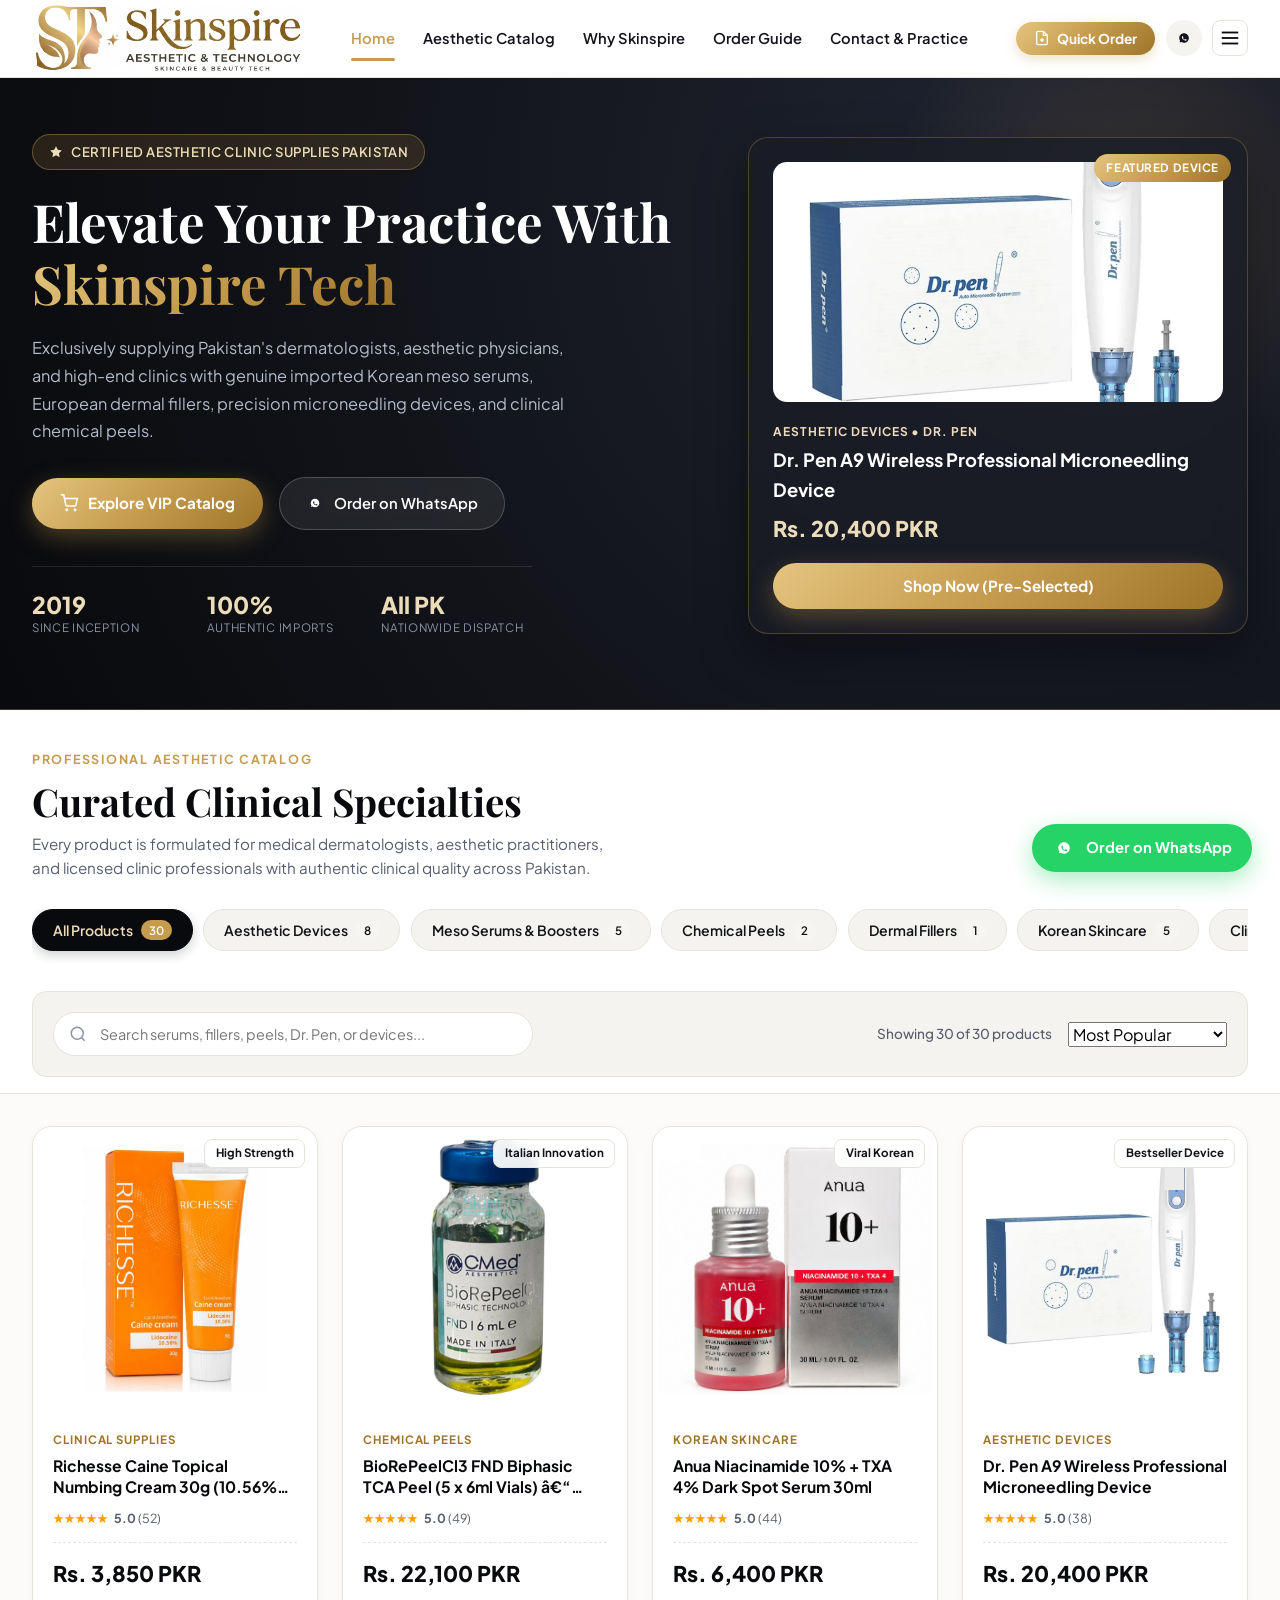
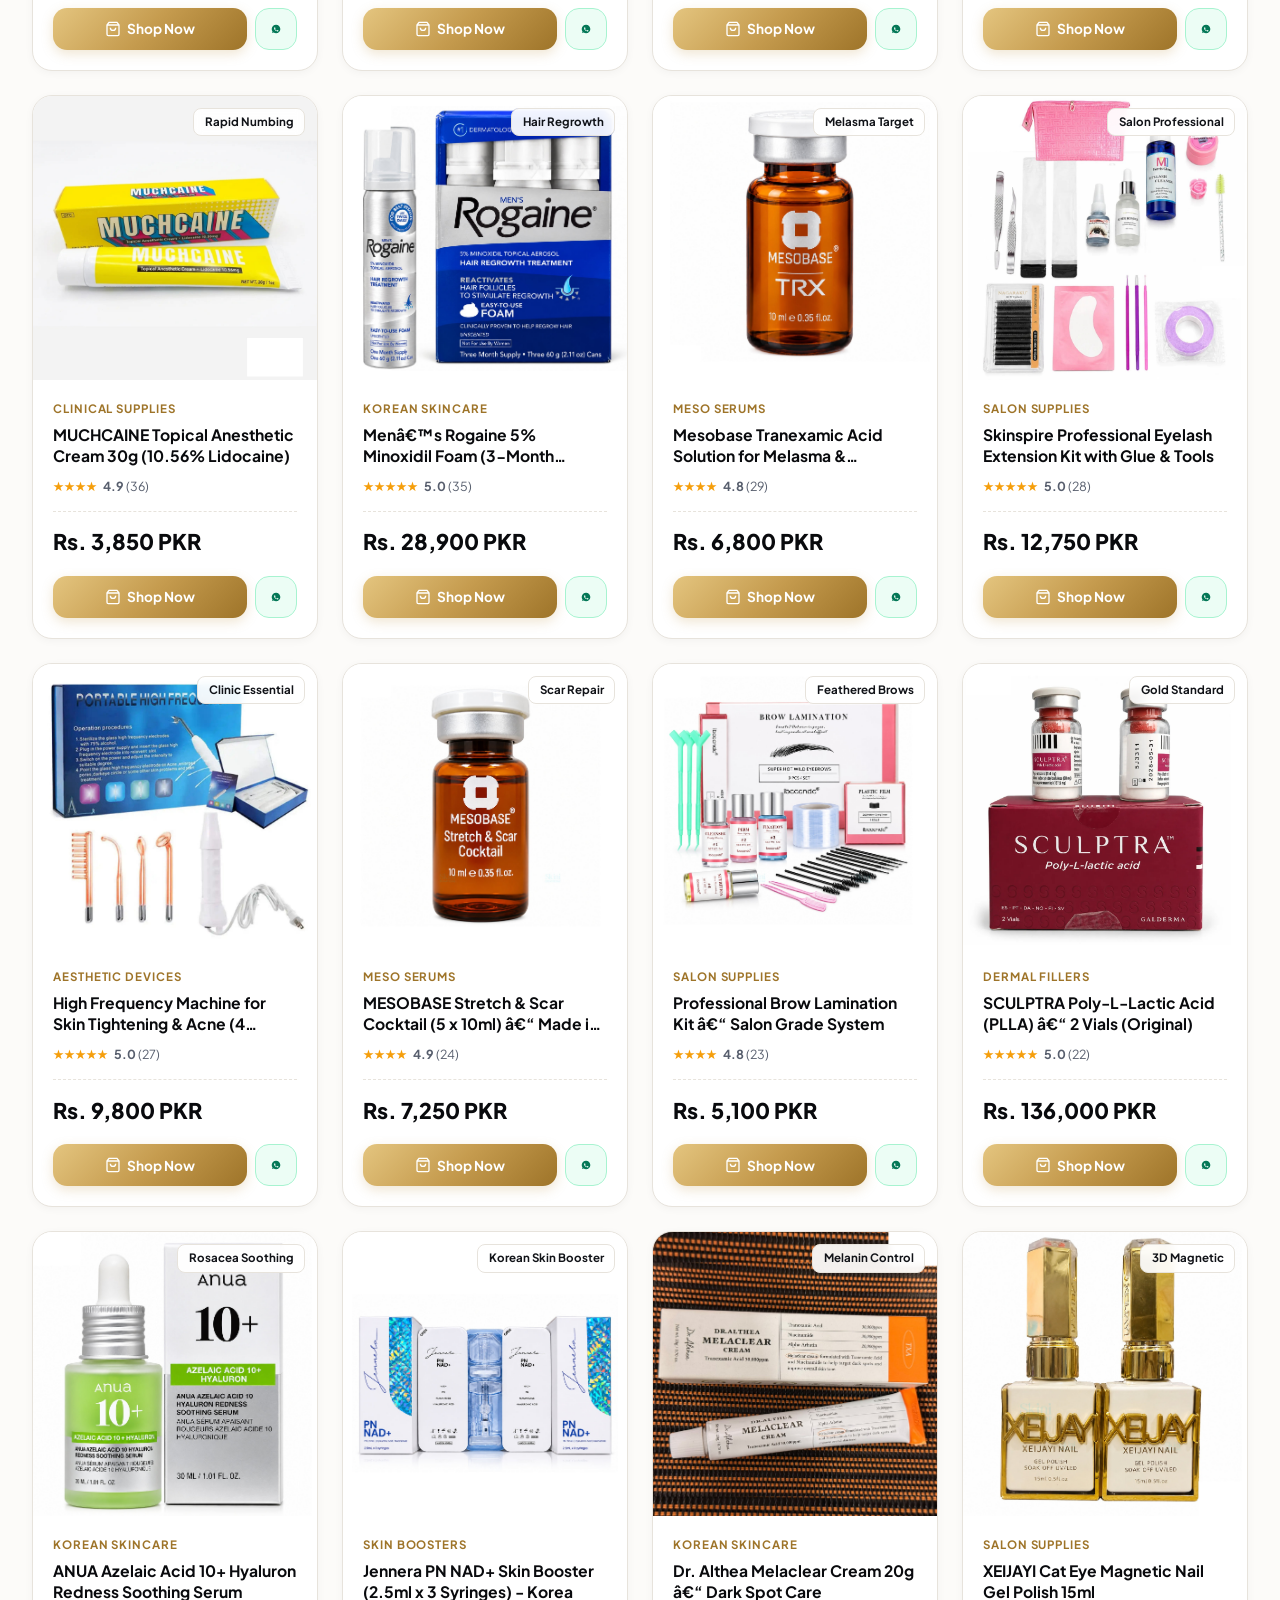
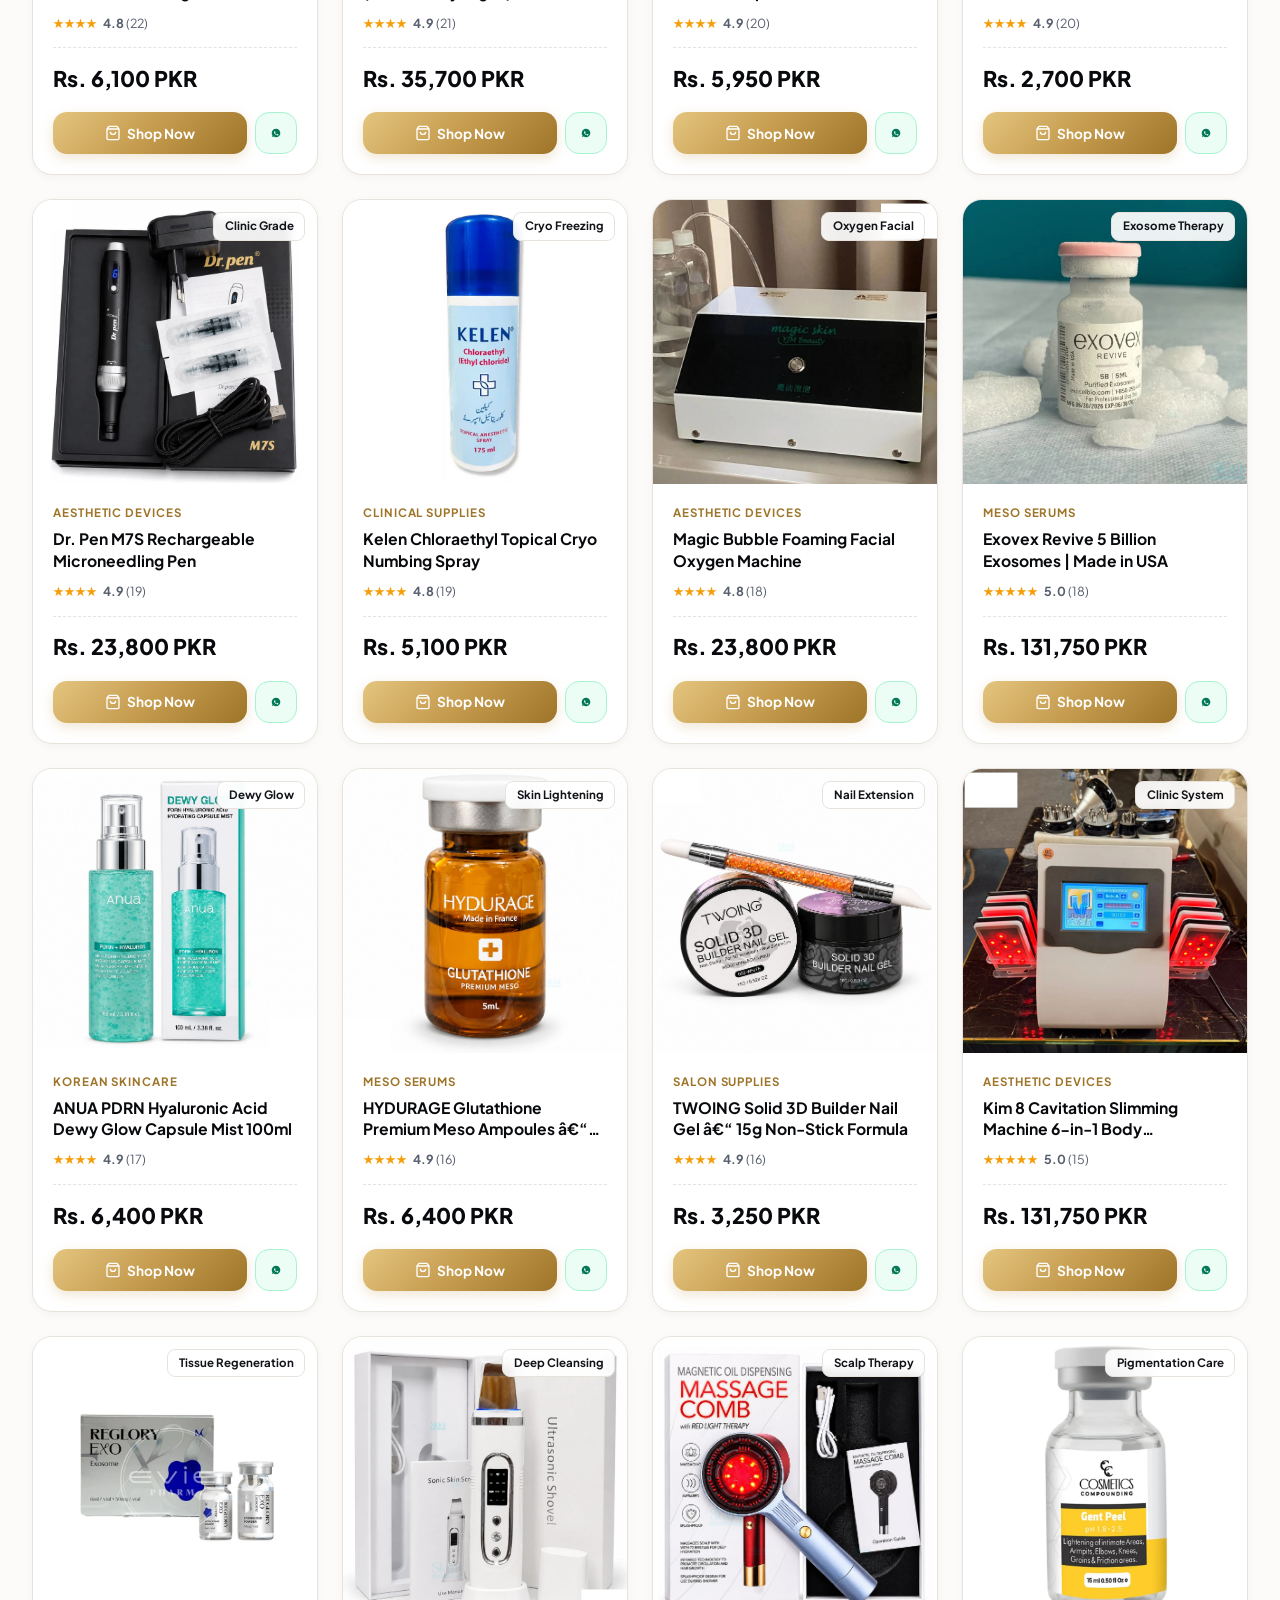
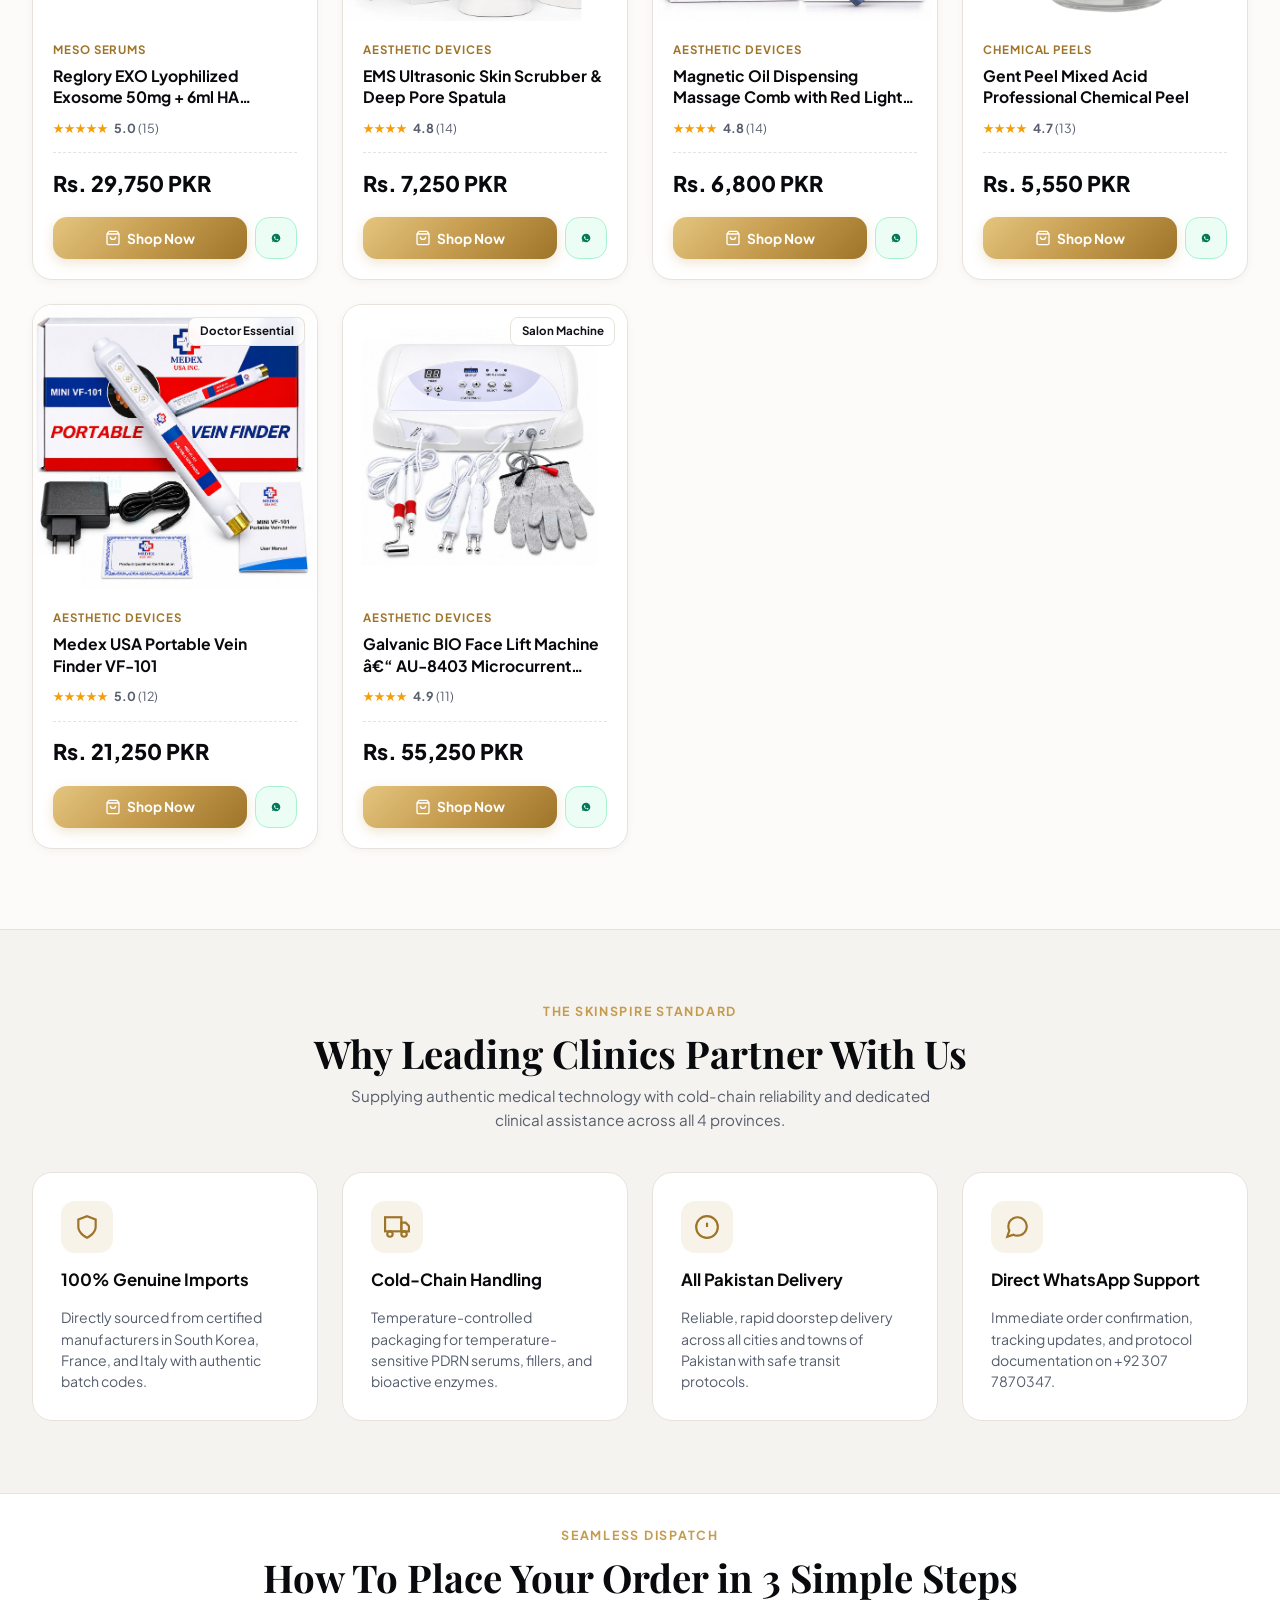
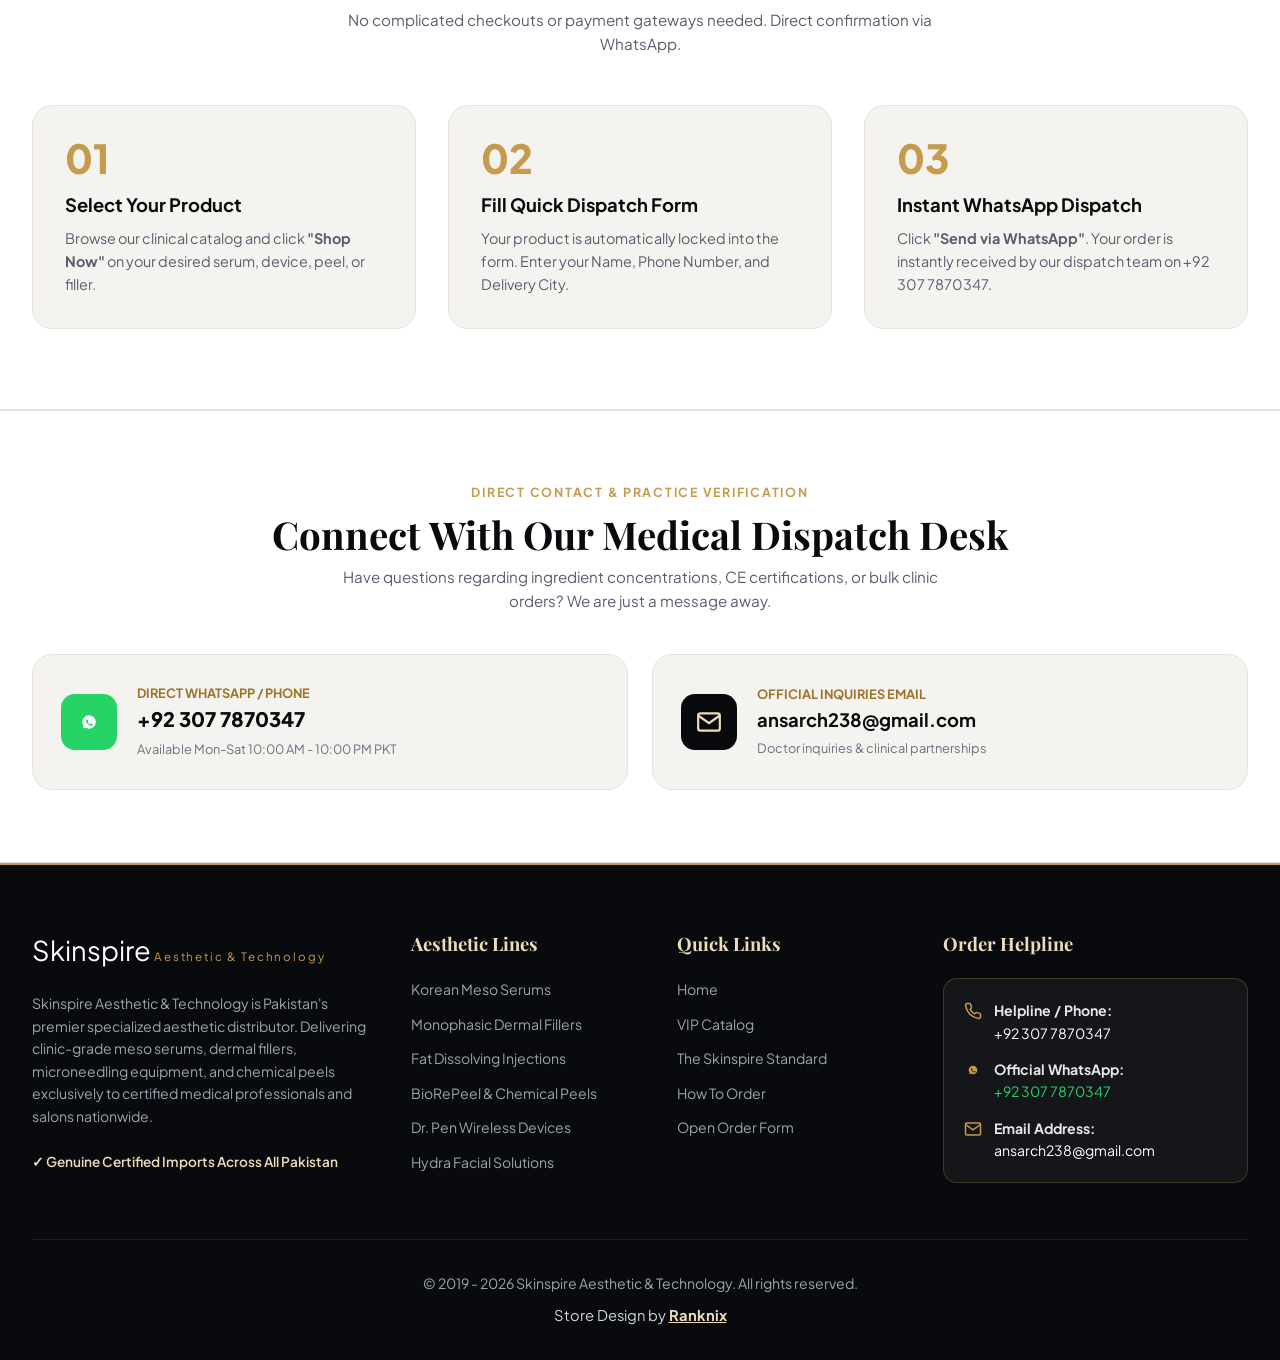
==== index.html @ 9da041a0 "Initial deployment of Skinspire Aesthetic & Technology Store" ====
<!DOCTYPE html>
<html lang="en">
<head>
  <meta charset="UTF-8">
  <meta name="viewport" content="width=device-width, initial-scale=1.0, maximum-scale=5.0">
  <title>Skinspire Aesthetic & Technology | Pakistan's Premier Clinical Skincare Supplies</title>
  <meta name="description" content="Official Skinspire aesthetic supplies store in Pakistan. Premium Meso Serums, Dermal Fillers, Microneedling Devices, Chemical Peels, and Clinic Supplies.">

  <!-- Google Fonts: Plus Jakarta Sans & Playfair Display -->
  <link rel="preconnect" href="https://fonts.googleapis.com">
  <link rel="preconnect" href="https://fonts.gstatic.com" crossorigin>
  <link href="https://fonts.googleapis.com/css2?family=Playfair+Display:ital,wght@0,600;0,700;0,800;1,600&family=Plus+Jakarta+Sans:wght@400;500;600;700;800&display=swap" rel="stylesheet">

  <!-- Stylesheet -->
  <link rel="stylesheet" href="css/style.css">
  <link rel="icon" type="image/jpeg" href="images/logo.jpeg">
</head>
<body>

  <!-- ==========================================================================
       1. VIP Header & Navigation (Sleek Compact Height)
       ========================================================================== -->
  <header class="site-header">
    <div class="container header-inner">
      <!-- Brand Logo Area (Prominent Logo Image Linking to Home) -->
      <a href="#hero" class="brand-logo-wrap" title="Skinspire Aesthetic & Technology - Home" onclick="window.scrollTo({top:0, behavior:'smooth'})">
        <img src="images/logo.jpeg" alt="Skinspire Aesthetic & Technology" class="brand-logo-img">
      </a>

      <!-- Desktop Navigation Links -->
      <nav class="nav-links" aria-label="Main Navigation">
        <a href="#hero" class="nav-link active">Home</a>
        <a href="#catalogSection" class="nav-link">Aesthetic Catalog</a>
        <a href="#benefits" class="nav-link">Why Skinspire</a>
        <a href="#howToOrder" class="nav-link">Order Guide</a>
        <a href="#contactSection" class="nav-link">Contact & Practice</a>
      </nav>

      <!-- Header Action Buttons -->
      <div class="header-actions">
        <!-- Direct Quick Order Form Trigger -->
        <button class="header-btn btn-header-order" type="button" onclick="window.openOrderModal(null)">
          <svg width="16" height="16" viewBox="0 0 24 24" fill="none" stroke="currentColor" stroke-width="2">
            <path d="M14 2H6a2 2 0 0 0-2 2v16a2 2 0 0 0 2 2h12a2 2 0 0 0 2-2V8z"></path>
            <polyline points="14 2 14 8 20 8"></polyline>
            <line x1="12" y1="18" x2="12" y2="12"></line>
            <line x1="9" y1="15" x2="15" y2="15"></line>
          </svg>
          <span>Quick Order</span>
        </button>

        <!-- Direct WhatsApp Header Icon -->
        <a href="https://wa.me/923077870347" target="_blank" class="header-icon-btn" title="Chat on WhatsApp">
          <svg width="20" height="20" viewBox="0 0 24 24" fill="currentColor">
            <path d="M12.031 6.172c-3.181 0-5.767 2.586-5.768 5.766-.001 1.298.38 2.27 1.019 3.287l-.582 2.128 2.182-.573c.978.58 1.911.928 3.145.929 3.178 0 5.767-2.587 5.768-5.766.001-3.187-2.575-5.77-5.764-5.771zm3.392 8.244c-.144.405-.837.774-1.17.824-.312.045-.634.074-1.854-.429-1.428-.588-2.355-2.029-2.427-2.124-.071-.095-.584-.778-.584-1.485 0-.707.369-1.054.5-1.2.13-.146.284-.183.379-.183.095 0 .19.002.272.006.087.004.204-.033.319.243.119.288.405.992.441 1.065.036.073.06.159.012.256-.048.098-.072.159-.143.243-.072.085-.152.19-.217.255-.072.072-.147.151-.063.295.084.145.373.616.802.998.552.492 1.017.644 1.161.716.144.072.228.06.313-.037.084-.097.359-.418.455-.561.096-.144.192-.12.323-.072.131.048.835.394.978.466.143.072.239.108.275.169.036.06.036.353-.108.758z"/>
          </svg>
        </a>

        <!-- Mobile Menu Toggle -->
        <button class="btn-menu-toggle" id="menuToggle" type="button" aria-label="Toggle Mobile Menu">
          <svg width="22" height="22" viewBox="0 0 24 24" fill="none" stroke="currentColor" stroke-width="2">
            <line x1="3" y1="12" x2="21" y2="12"></line>
            <line x1="3" y1="6" x2="21" y2="6"></line>
            <line x1="3" y1="18" x2="21" y2="18"></line>
          </svg>
        </button>
      </div>
    </div>
  </header>

  <!-- ==========================================================================
       3. Mobile Navigation Drawer
       ========================================================================== -->
  <div class="drawer-overlay" id="drawerOverlay">
    <div class="mobile-drawer" role="dialog" aria-modal="true">
      <div class="drawer-header">
        <div class="brand-logo-wrap">
          <img src="images/logo.jpeg" alt="Skinspire Aesthetic & Technology" style="height: 52px; width: auto; object-fit: contain;">
        </div>
        <button class="modal-close-btn" id="btnCloseDrawer" type="button" style="color: #121212; background: #f3f4f6;">
          <svg width="20" height="20" viewBox="0 0 24 24" fill="none" stroke="currentColor" stroke-width="2">
            <line x1="18" y1="6" x2="6" y2="18"></line>
            <line x1="6" y1="6" x2="18" y2="18"></line>
          </svg>
        </button>
      </div>

      <div class="drawer-body">
        <ul class="drawer-nav-list">
          <li><a href="#hero" class="drawer-nav-link active">Home</a></li>
          <li><a href="#catalogSection" class="drawer-nav-link" data-filter="all">All Products (20)</a></li>
          <li><a href="#catalogSection" class="drawer-nav-link" data-filter="meso-serums">Meso Serums</a></li>
          <li><a href="#catalogSection" class="drawer-nav-link" data-filter="dermal-fillers">Dermal Fillers</a></li>
          <li><a href="#catalogSection" class="drawer-nav-link" data-filter="fat-dissolving">Fat Dissolving</a></li>
          <li><a href="#catalogSection" class="drawer-nav-link" data-filter="peels">Chemical Peels</a></li>
          <li><a href="#catalogSection" class="drawer-nav-link" data-filter="devices">Aesthetic Devices</a></li>
          <li><a href="#catalogSection" class="drawer-nav-link" data-filter="hydra-facial">Hydra Facial Solutions</a></li>
          <li><a href="#catalogSection" class="drawer-nav-link" data-filter="skin-boosters">Skin Boosters</a></li>
          <li><a href="#catalogSection" class="drawer-nav-link" data-filter="salon-supplies">Salon & Clinic Supplies</a></li>
        </ul>
      </div>

      <div class="drawer-footer">
        <button class="btn-primary-vip" style="width: 100%; margin-bottom: 1rem;" onclick="window.closeDrawer(); window.openOrderModal(null)">
          Open VIP Order Form
        </button>
        <div class="drawer-contact-card">
          <span><strong>Direct Helpline:</strong> +92 307 7870347</span>
          <span><strong>WhatsApp:</strong> +92 307 7870347</span>
          <span><strong>Inquiries:</strong> ansarch238@gmail.com</span>
        </div>
      </div>
    </div>
  </div>

  <!-- ==========================================================================
       4. VIP Hero Section
       ========================================================================== -->
  <section class="hero-section" id="hero">
    <div class="hero-glow-orb"></div>
    <div class="container hero-grid">
      <!-- Left Column: Copy & CTAs -->
      <div>
        <div class="hero-badge">
          <svg width="14" height="14" viewBox="0 0 24 24" fill="currentColor">
            <polygon points="12 2 15.09 8.26 22 9.27 17 14.14 18.18 21.02 12 17.77 5.82 21.02 7 14.14 2 9.27 8.91 8.26 12 2"></polygon>
          </svg>
          <span>CERTIFIED AESTHETIC CLINIC SUPPLIES PAKISTAN</span>
        </div>

        <h1 class="hero-title">
          Elevate Your Practice With <span class="hero-title-highlight">Skinspire Tech</span>
        </h1>

        <p class="hero-description">
          Exclusively supplying Pakistan's dermatologists, aesthetic physicians, and high-end clinics with genuine imported Korean meso serums, European dermal fillers, precision microneedling devices, and clinical chemical peels.
        </p>

        <div class="hero-actions">
          <a href="#catalogSection" class="btn-primary-vip">
            <svg width="18" height="18" viewBox="0 0 24 24" fill="none" stroke="currentColor" stroke-width="2">
              <circle cx="9" cy="21" r="1"></circle>
              <circle cx="20" cy="21" r="1"></circle>
              <path d="M1 1h4l2.68 13.39a2 2 0 0 0 2 1.61h9.72a2 2 0 0 0 2-1.61L23 6H6"></path>
            </svg>
            Explore VIP Catalog
          </a>

          <a href="https://wa.me/923077870347?text=Hello%20Skinspire%20Pakistan,%20I%20am%20inquiring%20about%20aesthetic%20clinic%20supplies." target="_blank" class="btn-secondary-vip">
            <svg width="18" height="18" viewBox="0 0 24 24" fill="currentColor">
              <path d="M12.031 6.172c-3.181 0-5.767 2.586-5.768 5.766-.001 1.298.38 2.27 1.019 3.287l-.582 2.128 2.182-.573c.978.58 1.911.928 3.145.929 3.178 0 5.767-2.587 5.768-5.766.001-3.187-2.575-5.77-5.764-5.771zm3.392 8.244c-.144.405-.837.774-1.17.824-.312.045-.634.074-1.854-.429-1.428-.588-2.355-2.029-2.427-2.124-.071-.095-.584-.778-.584-1.485 0-.707.369-1.054.5-1.2.13-.146.284-.183.379-.183.095 0 .19.002.272.006.087.004.204-.033.319.243.119.288.405.992.441 1.065.036.073.06.159.012.256-.048.098-.072.159-.143.243-.072.085-.152.19-.217.255-.072.072-.147.151-.063.295.084.145.373.616.802.998.552.492 1.017.644 1.161.716.144.072.228.06.313-.037.084-.097.359-.418.455-.561.096-.144.192-.12.323-.072.131.048.835.394.978.466.143.072.239.108.275.169.036.06.036.353-.108.758z"/>
            </svg>
            Order on WhatsApp
          </a>
        </div>

        <div class="hero-stats-row">
          <div class="hero-stat-item">
            <span class="stat-number">2019</span>
            <span class="stat-label">Since Inception</span>
          </div>
          <div class="hero-stat-item">
            <span class="stat-number">100%</span>
            <span class="stat-label">Authentic Imports</span>
          </div>
          <div class="hero-stat-item">
            <span class="stat-number">All PK</span>
            <span class="stat-label">Nationwide Dispatch</span>
          </div>
        </div>
      </div>

      <!-- Right Column: Featured Spotlight Card -->
      <div>
        <div class="hero-card-preview">
          <span class="hero-preview-badge">Featured Device</span>
          <div class="hero-preview-img-wrap">
            <img src="images/products/dr-pen-a9.jpg" alt="Dr. Pen A9 Wireless Microneedling Device">
          </div>
          <div style="font-size: 0.75rem; text-transform: uppercase; color: var(--gold-light); font-weight: 700; letter-spacing: 0.08em; margin-bottom: 0.25rem;">
            Aesthetic Devices • Dr. Pen
          </div>
          <h3 class="hero-preview-title">Dr. Pen A9 Wireless Professional Microneedling Device</h3>
          <div class="hero-preview-price-row">
            <span class="hero-preview-price">Rs. 20,400 PKR</span>
          </div>
          <button class="btn-primary-vip" style="width: 100%;" onclick="window.openOrderModal('dr-pen-a9')">
            Shop Now (Pre-Selected)
          </button>
        </div>
      </div>
    </div>
  </section>

  <!-- ==========================================================================
       5. Curated Categories & Toolbar
       ========================================================================== -->
  <section class="categories-section" id="catalogSection">
    <div class="container">
      <div class="section-head-wrap">
        <span class="section-eyebrow">Professional Aesthetic Catalog</span>
        <h2 class="section-heading">Curated Clinical Specialties</h2>
        <p class="section-subhead">
          Every product is formulated for medical dermatologists, aesthetic practitioners, and licensed clinic professionals with authentic clinical quality across Pakistan.
        </p>
      </div>

      <!-- Category Filter Pills Bar -->
      <div class="category-pills-bar" id="categoryPills" role="tablist">
        <!-- Injected dynamically via app.js -->
      </div>

      <!-- Search, Count & Sort Toolbar -->
      <div class="catalog-toolbar">
        <div class="search-input-wrap">
          <svg width="18" height="18" viewBox="0 0 24 24" fill="none" stroke="currentColor" stroke-width="2">
            <circle cx="11" cy="11" r="8"></circle>
            <line x1="21" y1="21" x2="16.65" y2="16.65"></line>
          </svg>
          <input type="text" id="catalogSearch" class="catalog-search-input" placeholder="Search serums, fillers, peels, Dr. Pen, or devices...">
        </div>

        <div class="toolbar-right">
          <span class="results-count-text" id="resultsCount">Showing products...</span>
          <select id="sortSelect" class="sortSelect" aria-label="Sort products">
            <option value="popular">Most Popular</option>
            <option value="price-low">Price: Low to High</option>
            <option value="price-high">Price: High to Low</option>
            <option value="rating">Top Rated</option>
          </select>
        </div>
      </div>
    </div>
  </section>

  <!-- ==========================================================================
       6. Dynamic Product Grid
       ========================================================================== -->
  <section class="catalog-section">
    <div class="container">
      <div class="products-grid" id="productsGrid">
        <!-- Rendered dynamically by app.js from products.js -->
      </div>
    </div>
  </section>

  <!-- ==========================================================================
       7. Why Choose Skinspire (VIP Benefits)
       ========================================================================== -->
  <section class="benefits-section" id="benefits">
    <div class="container">
      <div class="section-head-wrap" style="text-align: center; align-items: center;">
        <span class="section-eyebrow">The Skinspire Standard</span>
        <h2 class="section-heading">Why Leading Clinics Partner With Us</h2>
        <p class="section-subhead" style="text-align: center;">
          Supplying authentic medical technology with cold-chain reliability and dedicated clinical assistance across all 4 provinces.
        </p>
      </div>

      <div class="benefits-grid" style="margin-top: 2.5rem;">
        <div class="benefit-card">
          <div class="benefit-icon-box">
            <svg width="26" height="26" viewBox="0 0 24 24" fill="none" stroke="currentColor" stroke-width="2">
              <path d="M12 22s8-4 8-10V5l-8-3-8 3v7c0 6 8 10 8 10z"></path>
            </svg>
          </div>
          <h3 class="benefit-title">100% Genuine Imports</h3>
          <p class="benefit-text">Directly sourced from certified manufacturers in South Korea, France, and Italy with authentic batch codes.</p>
        </div>

        <div class="benefit-card">
          <div class="benefit-icon-box">
            <svg width="26" height="26" viewBox="0 0 24 24" fill="none" stroke="currentColor" stroke-width="2">
              <rect x="1" y="3" width="15" height="13"></rect>
              <polygon points="16 8 20 8 23 11 23 16 16 16 16 8"></polygon>
              <circle cx="5.5" cy="18.5" r="2.5"></circle>
              <circle cx="18.5" cy="18.5" r="2.5"></circle>
            </svg>
          </div>
          <h3 class="benefit-title">Cold-Chain Handling</h3>
          <p class="benefit-text">Temperature-controlled packaging for temperature-sensitive PDRN serums, fillers, and bioactive enzymes.</p>
        </div>

        <div class="benefit-card">
          <div class="benefit-icon-box">
            <svg width="26" height="26" viewBox="0 0 24 24" fill="none" stroke="currentColor" stroke-width="2">
              <circle cx="12" cy="12" r="10"></circle>
              <line x1="12" y1="8" x2="12" y2="12"></line>
              <line x1="12" y1="16" x2="12.01" y2="16"></line>
            </svg>
          </div>
          <h3 class="benefit-title">All Pakistan Delivery</h3>
          <p class="benefit-text">Reliable, rapid doorstep delivery across all cities and towns of Pakistan with safe transit protocols.</p>
        </div>

        <div class="benefit-card">
          <div class="benefit-icon-box">
            <svg width="26" height="26" viewBox="0 0 24 24" fill="none" stroke="currentColor" stroke-width="2">
              <path d="M21 11.5a8.38 8.38 0 0 1-.9 3.8 8.5 8.5 0 0 1-7.6 4.7 8.38 8.38 0 0 1-3.8-.9L3 21l1.9-5.7a8.38 8.38 0 0 1-.9-3.8 8.5 8.5 0 0 1 4.7-7.6 8.38 8.38 0 0 1 3.8-.9h.5a8.48 8.48 0 0 1 8 8v.5z"></path>
            </svg>
          </div>
          <h3 class="benefit-title">Direct WhatsApp Support</h3>
          <p class="benefit-text">Immediate order confirmation, tracking updates, and protocol documentation on +92 307 7870347.</p>
        </div>
      </div>
    </div>
  </section>

  <!-- ==========================================================================
       8. How to Order Guide
       ========================================================================== -->
  <section class="catalog-section" id="howToOrder" style="background: #ffffff; border-bottom: 1px solid var(--border-light);">
    <div class="container">
      <div class="section-head-wrap" style="text-align: center; align-items: center;">
        <span class="section-eyebrow">Seamless Dispatch</span>
        <h2 class="section-heading">How To Place Your Order in 3 Simple Steps</h2>
        <p class="section-subhead" style="text-align: center;">No complicated checkouts or payment gateways needed. Direct confirmation via WhatsApp.</p>
      </div>

      <div style="display: grid; grid-template-columns: repeat(auto-fit, minmax(280px, 1fr)); gap: 2rem; margin-top: 3rem;">
        <div style="background: var(--bg-soft); padding: 2rem; border-radius: var(--radius-lg); border: 1px solid var(--border-light); position: relative;">
          <div style="font-size: 2.5rem; font-weight: 800; color: var(--gold-primary); line-height: 1; margin-bottom: 0.75rem;">01</div>
          <h3 style="font-size: 1.15rem; font-weight: 700; margin-bottom: 0.5rem; color: var(--noir-950);">Select Your Product</h3>
          <p style="font-size: 0.9rem; color: #575e6d;">Browse our clinical catalog and click <strong>"Shop Now"</strong> on your desired serum, device, peel, or filler.</p>
        </div>

        <div style="background: var(--bg-soft); padding: 2rem; border-radius: var(--radius-lg); border: 1px solid var(--border-light); position: relative;">
          <div style="font-size: 2.5rem; font-weight: 800; color: var(--gold-primary); line-height: 1; margin-bottom: 0.75rem;">02</div>
          <h3 style="font-size: 1.15rem; font-weight: 700; margin-bottom: 0.5rem; color: var(--noir-950);">Fill Quick Dispatch Form</h3>
          <p style="font-size: 0.9rem; color: #575e6d;">Your product is automatically locked into the form. Enter your Name, Phone Number, and Delivery City.</p>
        </div>

        <div style="background: var(--bg-soft); padding: 2rem; border-radius: var(--radius-lg); border: 1px solid var(--border-light); position: relative;">
          <div style="font-size: 2.5rem; font-weight: 800; color: var(--gold-primary); line-height: 1; margin-bottom: 0.75rem;">03</div>
          <h3 style="font-size: 1.15rem; font-weight: 700; margin-bottom: 0.5rem; color: var(--noir-950);">Instant WhatsApp Dispatch</h3>
          <p style="font-size: 0.9rem; color: #575e6d;">Click <strong>"Send via WhatsApp"</strong>. Your order is instantly received by our dispatch team on +92 307 7870347.</p>
        </div>
      </div>
    </div>
  </section>

  <!-- ==========================================================================
       9. Dedicated VIP Order Modal / Form (The User's Core Requirement)
       ========================================================================== -->
  <div class="order-modal-backdrop" id="orderModal" role="dialog" aria-modal="true" aria-labelledby="orderModalTitle">
    <div class="order-modal-dialog">
      <!-- Modal Header -->
      <div class="modal-header-vip">
        <div class="modal-header-info">
          <h3 class="modal-title-text" id="orderModalTitle">
            <svg width="20" height="20" viewBox="0 0 24 24" fill="none" stroke="currentColor" stroke-width="2">
              <path d="M14 2H6a2 2 0 0 0-2 2v16a2 2 0 0 0 2 2h12a2 2 0 0 0 2-2V8z"></path>
              <polyline points="14 2 14 8 20 8"></polyline>
              <line x1="12" y1="18" x2="12" y2="12"></line>
              <line x1="9" y1="15" x2="15" y2="15"></line>
            </svg>
            VIP Clinic Order Form
          </h3>
          <span class="modal-subtitle-text">Skinspire Aesthetic & Technology • Direct WhatsApp Dispatch</span>
        </div>
        <button class="modal-close-btn" id="btnCloseOrderModal" type="button" aria-label="Close Order Form">
          <svg width="18" height="18" viewBox="0 0 24 24" fill="none" stroke="currentColor" stroke-width="2">
            <line x1="18" y1="6" x2="6" y2="18"></line>
            <line x1="6" y1="6" x2="18" y2="18"></line>
          </svg>
        </button>
      </div>

      <!-- Modal Body (Form Fields) -->
      <div class="modal-body-scrollable">
        <!-- Selected Product Box (Automatically displayed when clicked from Shop Now) -->
        <div id="selectedProductCard" class="selected-product-box">
          <!-- Populated by app.js -->
        </div>

        <form id="orderForm">
          <!-- Dropdown visible when direct order is opened or when changing product -->
          <div class="form-group grid-full-width" id="productSelectGroup" style="display: none; margin-bottom: 1rem;">
            <label class="form-label" for="productSelect">
              <span>Select Product from Catalog: <span class="form-label-required">*</span></span>
            </label>
            <select class="form-select" id="productSelect">
              <!-- Populated by app.js -->
            </select>
          </div>

          <div class="order-form-grid">
            <!-- Full Name -->
            <div class="form-group">
              <label class="form-label" for="custName">
                <span>Your Full Name <span class="form-label-required">*</span></span>
              </label>
              <input type="text" id="custName" class="form-input" placeholder="e.g. Dr. Ayesha / Ali Khan" required>
            </div>

            <!-- Phone / WhatsApp -->
            <div class="form-group">
              <label class="form-label" for="custPhone">
                <span>Phone / WhatsApp No <span class="form-label-required">*</span></span>
              </label>
              <input type="tel" id="custPhone" class="form-input" placeholder="0300 1234567" required>
            </div>

            <!-- Delivery Address / Location -->
            <div class="form-group grid-full-width">
              <label class="form-label" for="custLocation">
                <span>Delivery City & Full Address <span class="form-label-required">*</span></span>
              </label>
              <input type="text" id="custLocation" class="form-input" placeholder="e.g. Clinic Address, Street, City (Lahore, Karachi, Islamabad...)" required>
            </div>

            <!-- Clinic / Salon Name -->
            <div class="form-group">
              <label class="form-label" for="custClinic">
                <span>Clinic / Salon Name <span style="font-weight: 400; color: #8b93a4;">(Optional)</span></span>
              </label>
              <input type="text" id="custClinic" class="form-input" placeholder="e.g. Glow Aesthetics Clinic">
            </div>

            <!-- Quantity & Live Calculation Box -->
            <div class="form-group">
              <label class="form-label">
                <span>Order Quantity:</span>
              </label>
              <div class="qty-counter-wrap" style="height: 44px;">
                <button type="button" class="qty-btn" id="btnQtyMinus" aria-label="Decrease quantity">−</button>
                <span class="qty-display" id="orderQtyDisplay">1</span>
                <button type="button" class="qty-btn" id="btnQtyPlus" aria-label="Increase quantity">+</button>
              </div>
            </div>

            <!-- Special Notes / Clinical instructions -->
            <div class="form-group grid-full-width">
              <label class="form-label" for="custNotes">
                <span>Special Instructions or Questions <span style="font-weight: 400; color: #8b93a4;">(Optional)</span></span>
              </label>
              <textarea id="custNotes" class="form-textarea" placeholder="e.g. Please include 36-pin cartridges, need delivery before Friday..."></textarea>
            </div>
          </div>

          <!-- Live Subtotal Display Card -->
          <div class="order-subtotal-card">
            <div>
              <div class="bill-label">Order Total (All Pakistan Delivery)</div>
              <div style="font-size: 0.8rem; color: #10b981; font-weight: 600;">✓ Exact Final PKR Price</div>
            </div>
            <div class="live-bill-box">
              <div class="bill-amount" id="orderLiveTotal">Rs. 0 PKR</div>
            </div>
          </div>

          <!-- Modal Footer CTA -->
          <div class="modal-footer-vip" style="padding: 1rem 0 0; background: transparent; border: none;">
            <button type="submit" class="btn-submit-whatsapp-order">
              <svg width="22" height="22" viewBox="0 0 24 24" fill="currentColor">
                <path d="M12.031 6.172c-3.181 0-5.767 2.586-5.768 5.766-.001 1.298.38 2.27 1.019 3.287l-.582 2.128 2.182-.573c.978.58 1.911.928 3.145.929 3.178 0 5.767-2.587 5.768-5.766.001-3.187-2.575-5.77-5.764-5.771zm3.392 8.244c-.144.405-.837.774-1.17.824-.312.045-.634.074-1.854-.429-1.428-.588-2.355-2.029-2.427-2.124-.071-.095-.584-.778-.584-1.485 0-.707.369-1.054.5-1.2.13-.146.284-.183.379-.183.095 0 .19.002.272.006.087.004.204-.033.319.243.119.288.405.992.441 1.065.036.073.06.159.012.256-.048.098-.072.159-.143.243-.072.085-.152.19-.217.255-.072.072-.147.151-.063.295.084.145.373.616.802.998.552.492 1.017.644 1.161.716.144.072.228.06.313-.037.084-.097.359-.418.455-.561.096-.144.192-.12.323-.072.131.048.835.394.978.466.143.072.239.108.275.169.036.06.036.353-.108.758z"/>
              </svg>
              <span>Confirm & Send Order via WhatsApp (+92 307 7870347)</span>
            </button>
            <div class="order-guarantee-note">
              <svg width="14" height="14" viewBox="0 0 24 24" fill="none" stroke="currentColor" stroke-width="2">
                <rect x="3" y="11" width="18" height="11" rx="2" ry="2"></rect>
                <path d="M7 11V7a5 5 0 0 1 10 0v4"></path>
              </svg>
              <span>No online payment gateway needed • Direct payment upon confirmation</span>
            </div>
          </div>
        </form>
      </div>
    </div>
  </div>

  <!-- ==========================================================================
       10. Quick View Modal
       ========================================================================== -->
  <div class="quickview-modal-backdrop" id="quickviewModal" role="dialog" aria-modal="true">
    <div class="quickview-dialog">
      <div style="position: absolute; top: 1rem; right: 1rem; z-index: 10;">
        <button class="modal-close-btn" id="btnCloseQuickview" type="button" style="background: rgba(0,0,0,0.6); color: #fff;">
          <svg width="18" height="18" viewBox="0 0 24 24" fill="none" stroke="currentColor" stroke-width="2">
            <line x1="18" y1="6" x2="6" y2="18"></line>
            <line x1="6" y1="6" x2="18" y2="18"></line>
          </svg>
        </button>
      </div>
      <div class="quickview-content-grid" id="quickviewBody">
        <!-- Injected via app.js -->
      </div>
    </div>
  </div>

  <!-- ==========================================================================
       11. Contact & Practice Section
       ========================================================================== -->
  <section class="benefits-section" id="contactSection" style="background: #ffffff;">
    <div class="container">
      <div class="section-head-wrap" style="text-align: center; align-items: center;">
        <span class="section-eyebrow">Direct Contact & Practice Verification</span>
        <h2 class="section-heading">Connect With Our Medical Dispatch Desk</h2>
        <p class="section-subhead" style="text-align: center;">
          Have questions regarding ingredient concentrations, CE certifications, or bulk clinic orders? We are just a message away.
        </p>
      </div>

      <div style="display: grid; grid-template-columns: repeat(auto-fit, minmax(300px, 1fr)); gap: 1.5rem; margin-top: 2.5rem;">
        <!-- Phone & WhatsApp Card -->
        <div style="background: var(--bg-soft); padding: 1.75rem; border-radius: var(--radius-lg); border: 1px solid var(--border-light); display: flex; align-items: center; gap: 1.25rem;">
          <div style="width: 56px; height: 56px; border-radius: var(--radius-md); background: #25d366; color: #fff; display: flex; align-items: center; justify-content: center; flex-shrink: 0;">
            <svg width="28" height="28" viewBox="0 0 24 24" fill="currentColor">
              <path d="M12.031 6.172c-3.181 0-5.767 2.586-5.768 5.766-.001 1.298.38 2.27 1.019 3.287l-.582 2.128 2.182-.573c.978.58 1.911.928 3.145.929 3.178 0 5.767-2.587 5.768-5.766.001-3.187-2.575-5.77-5.764-5.771zm3.392 8.244c-.144.405-.837.774-1.17.824-.312.045-.634.074-1.854-.429-1.428-.588-2.355-2.029-2.427-2.124-.071-.095-.584-.778-.584-1.485 0-.707.369-1.054.5-1.2.13-.146.284-.183.379-.183.095 0 .19.002.272.006.087.004.204-.033.319.243.119.288.405.992.441 1.065.036.073.06.159.012.256-.048.098-.072.159-.143.243-.072.085-.152.19-.217.255-.072.072-.147.151-.063.295.084.145.373.616.802.998.552.492 1.017.644 1.161.716.144.072.228.06.313-.037.084-.097.359-.418.455-.561.096-.144.192-.12.323-.072.131.048.835.394.978.466.143.072.239.108.275.169.036.06.036.353-.108.758z"/>
            </svg>
          </div>
          <div>
            <div style="font-size: 0.8rem; text-transform: uppercase; color: var(--gold-dark); font-weight: 700;">Direct WhatsApp / Phone</div>
            <a href="https://wa.me/923077870347" target="_blank" style="font-size: 1.25rem; font-weight: 800; color: var(--noir-950); display: block;">+92 307 7870347</a>
            <span style="font-size: 0.8rem; color: #6b7280;">Available Mon-Sat 10:00 AM - 10:00 PM PKT</span>
          </div>
        </div>

        <!-- Official Email Card -->
        <div style="background: var(--bg-soft); padding: 1.75rem; border-radius: var(--radius-lg); border: 1px solid var(--border-light); display: flex; align-items: center; gap: 1.25rem;">
          <div style="width: 56px; height: 56px; border-radius: var(--radius-md); background: var(--noir-950); color: var(--gold-light); display: flex; align-items: center; justify-content: center; flex-shrink: 0;">
            <svg width="26" height="26" viewBox="0 0 24 24" fill="none" stroke="currentColor" stroke-width="2">
              <path d="M4 4h16c1.1 0 2 .9 2 2v12c0 1.1-.9 2-2 2H4c-1.1 0-2-.9-2-2V6c0-1.1.9-2 2-2z"></path>
              <polyline points="22,6 12,13 2,6"></polyline>
            </svg>
          </div>
          <div>
            <div style="font-size: 0.8rem; text-transform: uppercase; color: var(--gold-dark); font-weight: 700;">Official Inquiries Email</div>
            <a href="mailto:ansarch238@gmail.com" style="font-size: 1.15rem; font-weight: 700; color: var(--noir-950); display: block;">ansarch238@gmail.com</a>
            <span style="font-size: 0.8rem; color: #6b7280;">Doctor inquiries & clinical partnerships</span>
          </div>
        </div>
      </div>
    </div>
  </section>

  <!-- ==========================================================================
       12. VIP Footer
       ========================================================================== -->
  <footer class="site-footer">
    <div class="container">
      <div class="footer-top-grid">
        <!-- Column 1: Brand Info -->
        <div>
          <div class="brand-text-block" style="margin-bottom: 1.25rem;">
            <span class="brand-title" style="color: #ffffff; font-size: 1.7rem;">Skin<span>spire</span></span>
            <span class="brand-subtitle" style="color: var(--gold-primary); font-size: 0.72rem; letter-spacing: 0.16em;">Aesthetic & Technology</span>
          </div>
          <p class="footer-bio-text">
            Skinspire Aesthetic & Technology is Pakistan's premier specialized aesthetic distributor. Delivering clinic-grade meso serums, dermal fillers, microneedling equipment, and chemical peels exclusively to certified medical professionals and salons nationwide.
          </p>
          <div style="font-size: 0.85rem; color: var(--gold-light); font-weight: 600;">
            ✓ Genuine Certified Imports Across All Pakistan
          </div>
        </div>

        <!-- Column 2: Specialties -->
        <div>
          <h4 class="footer-col-title">Aesthetic Lines</h4>
          <ul class="footer-links-list">
            <li class="footer-link-item"><a href="#catalogSection">Korean Meso Serums</a></li>
            <li class="footer-link-item"><a href="#catalogSection">Monophasic Dermal Fillers</a></li>
            <li class="footer-link-item"><a href="#catalogSection">Fat Dissolving Injections</a></li>
            <li class="footer-link-item"><a href="#catalogSection">BioRePeel & Chemical Peels</a></li>
            <li class="footer-link-item"><a href="#catalogSection">Dr. Pen Wireless Devices</a></li>
            <li class="footer-link-item"><a href="#catalogSection">Hydra Facial Solutions</a></li>
          </ul>
        </div>

        <!-- Column 3: Quick Links -->
        <div>
          <h4 class="footer-col-title">Quick Links</h4>
          <ul class="footer-links-list">
            <li class="footer-link-item"><a href="#hero">Home</a></li>
            <li class="footer-link-item"><a href="#catalogSection">VIP Catalog</a></li>
            <li class="footer-link-item"><a href="#benefits">The Skinspire Standard</a></li>
            <li class="footer-link-item"><a href="#howToOrder">How To Order</a></li>
            <li class="footer-link-item"><a href="javascript:void(0)" onclick="window.openOrderModal(null)">Open Order Form</a></li>
          </ul>
        </div>

        <!-- Column 4: Dedicated Contact Box -->
        <div>
          <h4 class="footer-col-title">Order Helpline</h4>
          <div class="footer-contact-box">
            <div class="contact-entry">
              <svg width="18" height="18" viewBox="0 0 24 24" fill="none" stroke="currentColor" stroke-width="2">
                <path d="M22 16.92v3a2 2 0 0 1-2.18 2 19.79 19.79 0 0 1-8.63-3.07 19.5 19.5 0 0 1-6-6 19.79 19.79 0 0 1-3.07-8.67A2 2 0 0 1 4.11 2h3a2 2 0 0 1 2 1.72 12.84 12.84 0 0 0 .7 2.81 2 2 0 0 1-.45 2.11L8.09 9.91a16 16 0 0 0 6 6l1.27-1.27a2 2 0 0 1 2.11-.45 12.84 12.84 0 0 0 2.81.7A2 2 0 0 1 22 16.92z"></path>
              </svg>
              <div>
                <strong>Helpline / Phone:</strong>
                <a href="tel:+923077870347" style="color: #fff; display: block;">+92 307 7870347</a>
              </div>
            </div>

            <div class="contact-entry">
              <svg width="18" height="18" viewBox="0 0 24 24" fill="currentColor">
                <path d="M12.031 6.172c-3.181 0-5.767 2.586-5.768 5.766-.001 1.298.38 2.27 1.019 3.287l-.582 2.128 2.182-.573c.978.58 1.911.928 3.145.929 3.178 0 5.767-2.587 5.768-5.766.001-3.187-2.575-5.77-5.764-5.771zm3.392 8.244c-.144.405-.837.774-1.17.824-.312.045-.634.074-1.854-.429-1.428-.588-2.355-2.029-2.427-2.124-.071-.095-.584-.778-.584-1.485 0-.707.369-1.054.5-1.2.13-.146.284-.183.379-.183.095 0 .19.002.272.006.087.004.204-.033.319.243.119.288.405.992.441 1.065.036.073.06.159.012.256-.048.098-.072.159-.143.243-.072.085-.152.19-.217.255-.072.072-.147.151-.063.295.084.145.373.616.802.998.552.492 1.017.644 1.161.716.144.072.228.06.313-.037.084-.097.359-.418.455-.561.096-.144.192-.12.323-.072.131.048.835.394.978.466.143.072.239.108.275.169.036.06.036.353-.108.758z"/>
              </svg>
              <div>
                <strong>Official WhatsApp:</strong>
                <a href="https://wa.me/923077870347" target="_blank" style="color: var(--whatsapp-green); display: block;">+92 307 7870347</a>
              </div>
            </div>

            <div class="contact-entry">
              <svg width="18" height="18" viewBox="0 0 24 24" fill="none" stroke="currentColor" stroke-width="2">
                <path d="M4 4h16c1.1 0 2 .9 2 2v12c0 1.1-.9 2-2 2H4c-1.1 0-2-.9-2-2V6c0-1.1.9-2 2-2z"></path>
                <polyline points="22,6 12,13 2,6"></polyline>
              </svg>
              <div>
                <strong>Email Address:</strong>
                <a href="mailto:ansarch238@gmail.com" style="color: #fff; display: block; word-break: break-all;">ansarch238@gmail.com</a>
              </div>
            </div>
          </div>
        </div>
      </div>

      <div class="footer-bottom-row" style="display: flex; flex-direction: column; align-items: center; justify-content: center; gap: 0.65rem; text-align: center;">
        <div>
          © 2019 - 2026 Skinspire Aesthetic & Technology. All rights reserved.
        </div>
        <div style="font-size: 0.92rem; color: #d1d5db;">
          Store Design by <a href="https://ranknix.online/" target="_blank" rel="noopener noreferrer" class="footer-credit-link" style="color: var(--gold-light); font-weight: 700; text-decoration: underline;">Ranknix</a>
        </div>
      </div>
    </div>
  </footer>

  <!-- ==========================================================================
       13. Floating WhatsApp Quick Action Button
       ========================================================================== -->
  <a href="https://wa.me/923077870347?text=Hello%20Skinspire%20Pakistan,%20I%20would%20like%20to%20order%20aesthetic%20supplies." target="_blank" class="floating-whatsapp-btn" title="Direct WhatsApp Order">
    <svg width="24" height="24" viewBox="0 0 24 24" fill="currentColor">
      <path d="M12.031 6.172c-3.181 0-5.767 2.586-5.768 5.766-.001 1.298.38 2.27 1.019 3.287l-.582 2.128 2.182-.573c.978.58 1.911.928 3.145.929 3.178 0 5.767-2.587 5.768-5.766.001-3.187-2.575-5.77-5.764-5.771zm3.392 8.244c-.144.405-.837.774-1.17.824-.312.045-.634.074-1.854-.429-1.428-.588-2.355-2.029-2.427-2.124-.071-.095-.584-.778-.584-1.485 0-.707.369-1.054.5-1.2.13-.146.284-.183.379-.183.095 0 .19.002.272.006.087.004.204-.033.319.243.119.288.405.992.441 1.065.036.073.06.159.012.256-.048.098-.072.159-.143.243-.072.085-.152.19-.217.255-.072.072-.147.151-.063.295.084.145.373.616.802.998.552.492 1.017.644 1.161.716.144.072.228.06.313-.037.084-.097.359-.418.455-.561.096-.144.192-.12.323-.072.131.048.835.394.978.466.143.072.239.108.275.169.036.06.036.353-.108.758z"/>
    </svg>
    <span class="floating-whatsapp-text">Order on WhatsApp</span>
  </a>

  <!-- JavaScript Modules -->
  <script src="js/products.js"></script>
  <script src="js/app.js"></script>
</body>
</html>
---- css/style.css ----
/* ==========================================================================
   Skinspire Aesthetic & Technology - VIP Luxury Design System
   Tailored for Mobile & Desktop (Clinical Aesthetic Theme)
   ========================================================================== */

:root {
  /* Brand Luxury Champagne & Gold */
  --gold-primary: #c59b4e;
  --gold-light: #ecdcb9;
  --gold-dark: #9e7429;
  --gold-metallic: linear-gradient(135deg, #e4c57f 0%, #c59b4e 50%, #9e7429 100%);
  --gold-glow: 0 6px 24px rgba(197, 155, 78, 0.28);

  /* Deep Noir & Surfaces */
  --noir-950: #090a0d;
  --noir-900: #111318;
  --noir-800: #1a1d26;
  --noir-700: #272c38;
  --noir-border: rgba(255, 255, 255, 0.08);

  /* Clean Light Theme Surfaces */
  --bg-body: #fcfbf9;
  --bg-card: #ffffff;
  --bg-soft: #f5f3ef;
  --border-light: #e7e3dc;

  /* Typography Colors */
  --text-primary: #12141a;
  --text-secondary: #575e6d;
  --text-muted: #8b93a4;

  /* WhatsApp & Accents */
  --whatsapp-green: #25d366;
  --whatsapp-dark: #128c7e;

  /* Shadows & Radius */
  --radius-sm: 8px;
  --radius-md: 14px;
  --radius-lg: 20px;
  --radius-full: 9999px;
  --shadow-sm: 0 2px 8px rgba(0, 0, 0, 0.04);
  --shadow-md: 0 8px 24px rgba(0, 0, 0, 0.06);
  --shadow-lg: 0 16px 40px rgba(0, 0, 0, 0.08);
  --shadow-modal: 0 24px 60px rgba(0, 0, 0, 0.2);

  --font-sans: 'Plus Jakarta Sans', -apple-system, BlinkMacSystemFont, "Segoe UI", Roboto, sans-serif;
  --font-serif: 'Playfair Display', Georgia, serif;
}

/* Base Styles */
* {
  margin: 0;
  padding: 0;
  box-sizing: border-box;
}

html {
  scroll-behavior: smooth;
  font-size: 16px;
  -webkit-tap-highlight-color: transparent;
}

body {
  font-family: var(--font-sans);
  background-color: var(--bg-body);
  color: var(--text-primary);
  line-height: 1.6;
  overflow-x: hidden;
}

img {
  max-width: 100%;
  height: auto;
  display: block;
}

button, input, select, textarea {
  font-family: inherit;
  font-size: inherit;
}

a {
  color: inherit;
  text-decoration: none;
}

.container {
  width: 100%;
  max-width: 1280px;
  margin: 0 auto;
  padding: 0 1rem;
}

@media (min-width: 768px) {
  .container {
    padding: 0 2rem;
  }
}

/* ==========================================================================
   1. VIP Main Header (Compact & Half Height, No Top Bar)
   ========================================================================== */
.site-header {
  position: sticky;
  top: 0;
  z-index: 40;
  background: rgba(255, 255, 255, 0.96);
  backdrop-filter: blur(12px);
  -webkit-backdrop-filter: blur(12px);
  border-bottom: 1px solid var(--border-light);
  transition: all 0.3s ease;
}

.site-header.scrolled {
  box-shadow: 0 4px 20px rgba(0, 0, 0, 0.08);
}

.header-inner {
  display: flex;
  align-items: center;
  justify-content: space-between;
  height: 4.8rem;
  gap: 1.25rem;
}

@media (max-width: 768px) {
  .header-inner {
    height: 3.85rem;
    gap: 0.5rem;
  }
}

/* Brand Logo Area: Prominent Logo Image Linking to Home */
.brand-logo-wrap {
  display: inline-flex;
  align-items: center;
  flex-shrink: 0;
  cursor: pointer;
  text-decoration: none;
  transition: transform 0.2s ease, opacity 0.2s ease;
}

.brand-logo-wrap:hover {
  transform: scale(1.02);
  opacity: 0.95;
}

.brand-logo-img {
  height: 70px;
  width: auto;
  max-height: 74px;
  object-fit: contain;
  transition: transform 0.25s ease;
}

@media (max-width: 768px) {
  .brand-logo-img {
    height: 48px;
    max-height: 50px;
  }
}

/* Navigation Links */
.nav-links {
  display: none;
  align-items: center;
  gap: 1.75rem;
}

.nav-link {
  font-size: 0.92rem;
  font-weight: 600;
  color: var(--text-primary);
  position: relative;
  transition: all 0.25s ease;
  padding: 0.4rem 0;
  text-decoration: none;
}

.nav-link:hover,
.nav-link.active {
  color: #c59b4e !important;
}

.nav-link::after {
  content: '';
  position: absolute;
  bottom: -4px;
  left: 0;
  width: 0;
  height: 2.5px;
  background: #c59b4e;
  border-radius: 2px;
  transition: width 0.25s ease;
}

.nav-link:hover::after,
.nav-link.active::after {
  width: 100%;
}

@media (min-width: 992px) {
  .nav-links {
    display: flex;
  }
}

/* Header Actions */
.header-actions {
  display: flex;
  align-items: center;
  gap: 0.65rem;
}

.header-btn {
  display: inline-flex;
  align-items: center;
  justify-content: center;
  border-radius: var(--radius-full);
  font-weight: 700;
  transition: all 0.25s ease;
  cursor: pointer;
  border: none;
}

.header-icon-btn {
  width: 36px;
  height: 36px;
  background: var(--bg-soft);
  color: var(--text-primary);
  border-radius: var(--radius-full);
  display: inline-flex;
  align-items: center;
  justify-content: center;
}

.header-icon-btn:hover {
  background: var(--border-light);
  color: var(--gold-primary);
}

.btn-header-order {
  padding: 0.5rem 1.15rem;
  font-size: 0.85rem;
  background: var(--gold-metallic);
  color: #ffffff;
  box-shadow: 0 4px 12px rgba(197, 155, 78, 0.3);
  gap: 0.4rem;
  white-space: nowrap;
}

.btn-header-order:hover {
  transform: translateY(-2px);
  box-shadow: 0 6px 18px rgba(197, 155, 78, 0.45);
}

.btn-menu-toggle {
  display: inline-flex;
  align-items: center;
  justify-content: center;
  width: 36px;
  height: 36px;
  background: transparent;
  color: var(--noir-950);
  border: 1px solid var(--border-light);
  border-radius: var(--radius-sm);
  cursor: pointer;
}

/* Mobile Header Refinement: Prevents Quick Order from Overflowing & Keeps Compact Height */
@media (max-width: 768px) {
  .header-inner {
    height: 3.15rem;
    gap: 0.5rem;
  }
  .brand-logo-wrap {
    gap: 0.5rem;
    min-width: 0;
  }
  .brand-logo-img {
    height: 36px;
  }
  .brand-title {
    font-size: 1.12rem;
  }
  .brand-subtitle {
    font-size: 0.52rem;
    letter-spacing: 0.1em;
  }
  .header-actions {
    gap: 0.35rem;
    flex-shrink: 0;
  }
  .header-icon-btn {
    display: none; /* Redundant on mobile because floating WhatsApp button is already visible */
  }
  .btn-header-order {
    padding: 0.38rem 0.75rem;
    font-size: 0.76rem;
    gap: 0.25rem;
  }
  .btn-header-order svg {
    width: 14px;
    height: 14px;
  }
  .btn-menu-toggle {
    width: 32px;
    height: 32px;
  }
}

/* ==========================================================================
   2. Mobile Navigation Drawer
   ========================================================================== */
.drawer-overlay {
  position: fixed;
  inset: 0;
  background: rgba(0, 0, 0, 0.65);
  backdrop-filter: blur(4px);
  z-index: 100;
  opacity: 0;
  visibility: hidden;
  transition: all 0.3s ease;
}

.drawer-overlay.active {
  opacity: 1;
  visibility: visible;
}

.mobile-drawer {
  position: fixed;
  top: 0;
  left: 0;
  bottom: 0;
  width: 85%;
  max-width: 380px;
  background: #ffffff;
  z-index: 101;
  transform: translateX(-100%);
  transition: transform 0.35s cubic-bezier(0.16, 1, 0.3, 1);
  display: flex;
  flex-direction: column;
  box-shadow: 10px 0 30px rgba(0, 0, 0, 0.15);
}

.drawer-overlay.active .mobile-drawer {
  transform: translateX(0);
}

.drawer-header {
  display: flex;
  align-items: center;
  justify-content: space-between;
  padding: 1.25rem 1.5rem;
  border-bottom: 1px solid var(--border-light);
}

.drawer-body {
  flex: 1;
  overflow-y: auto;
  padding: 1.5rem;
}

.drawer-nav-list {
  list-style: none;
  display: flex;
  flex-direction: column;
  gap: 0.5rem;
}

.drawer-nav-link {
  display: flex;
  align-items: center;
  justify-content: space-between;
  padding: 0.75rem 1rem;
  border-radius: var(--radius-md);
  font-weight: 600;
  color: var(--text-primary);
  background: transparent;
  transition: all 0.2s ease;
}

.drawer-nav-link:hover,
.drawer-nav-link.active {
  background: var(--bg-soft);
  color: var(--gold-primary);
}

.drawer-footer {
  padding: 1.25rem 1.5rem;
  border-top: 1px solid var(--border-light);
  background: var(--bg-soft);
}

.drawer-contact-card {
  font-size: 0.85rem;
  color: var(--text-secondary);
  display: flex;
  flex-direction: column;
  gap: 0.4rem;
}

/* ==========================================================================
   3. VIP Hero Section
   ========================================================================== */
.hero-section {
  position: relative;
  background: radial-gradient(circle at 80% 20%, #202432 0%, #111318 60%, #090a0d 100%);
  color: #ffffff;
  padding: 3.5rem 0 4.5rem;
  overflow: hidden;
  border-bottom: 1px solid rgba(197, 155, 78, 0.3);
}

.hero-glow-orb {
  position: absolute;
  width: 500px;
  height: 500px;
  border-radius: 50%;
  background: radial-gradient(circle, rgba(197, 155, 78, 0.18) 0%, transparent 70%);
  top: -100px;
  right: -100px;
  pointer-events: none;
  z-index: 1;
}

.hero-grid {
  display: grid;
  grid-template-columns: 1fr;
  gap: 2.5rem;
  align-items: center;
  position: relative;
  z-index: 2;
}

@media (min-width: 992px) {
  .hero-grid {
    grid-template-columns: 1.15fr 0.85fr;
  }
}

.hero-badge {
  display: inline-flex;
  align-items: center;
  gap: 0.5rem;
  background: rgba(197, 155, 78, 0.15);
  border: 1px solid rgba(197, 155, 78, 0.4);
  color: var(--gold-light);
  padding: 0.4rem 1rem;
  border-radius: var(--radius-full);
  font-size: 0.82rem;
  font-weight: 600;
  letter-spacing: 0.04em;
  margin-bottom: 1.25rem;
}

.hero-title {
  font-family: var(--font-serif);
  font-size: 2.2rem;
  font-weight: 700;
  line-height: 1.18;
  color: #ffffff;
  margin-bottom: 1.25rem;
}

@media (min-width: 768px) {
  .hero-title {
    font-size: 3.3rem;
  }
}

.hero-title-highlight {
  background: var(--gold-metallic);
  -webkit-background-clip: text;
  -webkit-text-fill-color: transparent;
  display: inline-block;
}

.hero-description {
  font-size: 1.02rem;
  color: #b3bac9;
  max-width: 540px;
  line-height: 1.7;
  margin-bottom: 2rem;
}

.hero-actions {
  display: flex;
  flex-wrap: wrap;
  gap: 1rem;
  align-items: center;
  margin-bottom: 2.25rem;
}

.btn-primary-vip {
  display: inline-flex;
  align-items: center;
  justify-content: center;
  gap: 0.6rem;
  background: var(--gold-metallic);
  color: #ffffff;
  font-weight: 700;
  font-size: 0.95rem;
  padding: 0.85rem 1.75rem;
  border-radius: var(--radius-full);
  border: none;
  cursor: pointer;
  box-shadow: 0 8px 24px rgba(197, 155, 78, 0.35);
  transition: all 0.25s ease;
}

.btn-primary-vip:hover {
  transform: translateY(-2px);
  box-shadow: 0 12px 30px rgba(197, 155, 78, 0.5);
}

.btn-secondary-vip {
  display: inline-flex;
  align-items: center;
  justify-content: center;
  gap: 0.6rem;
  background: rgba(255, 255, 255, 0.08);
  border: 1px solid rgba(255, 255, 255, 0.2);
  color: #ffffff;
  font-weight: 600;
  font-size: 0.92rem;
  padding: 0.85rem 1.65rem;
  border-radius: var(--radius-full);
  cursor: pointer;
  transition: all 0.25s ease;
  backdrop-filter: blur(8px);
}

.btn-secondary-vip:hover {
  background: rgba(255, 255, 255, 0.16);
  border-color: #ffffff;
  transform: translateY(-2px);
}

.hero-stats-row {
  display: grid;
  grid-template-columns: repeat(3, 1fr);
  gap: 1.5rem;
  padding-top: 1.5rem;
  border-top: 1px solid rgba(255, 255, 255, 0.1);
  max-width: 500px;
}

.hero-stat-item {
  display: flex;
  flex-direction: column;
}

.stat-number {
  font-size: 1.45rem;
  font-weight: 800;
  color: var(--gold-light);
  line-height: 1.2;
}

.stat-label {
  font-size: 0.72rem;
  color: #8b93a4;
  text-transform: uppercase;
  letter-spacing: 0.06em;
}

/* Hero Right Featured Card */
.hero-card-preview {
  position: relative;
  background: rgba(26, 29, 38, 0.75);
  border: 1px solid rgba(197, 155, 78, 0.3);
  backdrop-filter: blur(16px);
  border-radius: var(--radius-lg);
  padding: 1.5rem;
  box-shadow: 0 20px 50px rgba(0, 0, 0, 0.4);
}

.hero-preview-badge {
  position: absolute;
  top: 1rem;
  right: 1rem;
  background: var(--gold-metallic);
  color: #ffffff;
  font-size: 0.72rem;
  font-weight: 700;
  padding: 0.3rem 0.75rem;
  border-radius: var(--radius-full);
  letter-spacing: 0.05em;
  text-transform: uppercase;
}

.hero-preview-img-wrap {
  width: 100%;
  height: 240px;
  border-radius: var(--radius-md);
  overflow: hidden;
  margin-bottom: 1.25rem;
  background: #000000;
}

.hero-preview-img-wrap img {
  width: 100%;
  height: 100%;
  object-fit: cover;
  transition: transform 0.5s ease;
}

.hero-card-preview:hover .hero-preview-img-wrap img {
  transform: scale(1.05);
}

.hero-preview-title {
  font-size: 1.15rem;
  font-weight: 700;
  color: #ffffff;
  margin-bottom: 0.5rem;
}

.hero-preview-price-row {
  display: flex;
  align-items: baseline;
  gap: 0.75rem;
  margin-bottom: 1rem;
}

.hero-preview-price {
  font-size: 1.35rem;
  font-weight: 800;
  color: var(--gold-light);
}

/* ==========================================================================
   4. Category Filter Bar (Pills & Circular Badges)
   ========================================================================== */
.categories-section {
  padding: 2.5rem 0 1rem;
  background: #ffffff;
  border-bottom: 1px solid var(--border-light);
}

.section-head-wrap {
  display: flex;
  flex-direction: column;
  gap: 0.5rem;
  margin-bottom: 1.75rem;
}

.section-eyebrow {
  font-size: 0.78rem;
  text-transform: uppercase;
  letter-spacing: 0.14em;
  color: var(--gold-primary);
  font-weight: 700;
}

.section-heading {
  font-family: var(--font-serif);
  font-size: 2rem;
  font-weight: 700;
  color: var(--noir-950);
  line-height: 1.2;
}

@media (min-width: 768px) {
  .section-heading {
    font-size: 2.4rem;
  }
}

.section-subhead {
  font-size: 0.95rem;
  color: var(--text-secondary);
  max-width: 600px;
}

/* Category Filter Buttons Bar */
.category-pills-bar {
  display: flex;
  gap: 0.65rem;
  overflow-x: auto;
  padding-bottom: 0.75rem;
  scrollbar-width: thin;
  -webkit-overflow-scrolling: touch;
}

.category-pills-bar::-webkit-scrollbar {
  height: 4px;
}

.category-pills-bar::-webkit-scrollbar-thumb {
  background: var(--border-light);
  border-radius: 4px;
}

.category-pill-btn {
  display: inline-flex;
  align-items: center;
  gap: 0.5rem;
  padding: 0.65rem 1.25rem;
  background: var(--bg-soft);
  color: var(--text-primary);
  border: 1px solid var(--border-light);
  border-radius: var(--radius-full);
  font-size: 0.88rem;
  font-weight: 600;
  white-space: nowrap;
  cursor: pointer;
  transition: all 0.2s ease;
}

.category-pill-btn:hover {
  background: #ffffff;
  border-color: var(--gold-primary);
  color: var(--gold-primary);
}

.category-pill-btn.active {
  background: var(--noir-950);
  color: var(--gold-light);
  border-color: var(--noir-950);
  box-shadow: 0 4px 12px rgba(17, 19, 24, 0.2);
}

.pill-count {
  font-size: 0.72rem;
  background: rgba(255, 255, 255, 0.2);
  padding: 0.15rem 0.5rem;
  border-radius: var(--radius-full);
}

.category-pill-btn.active .pill-count {
  background: var(--gold-primary);
  color: #ffffff;
}

/* Search & Sort Controls Toolbar */
.catalog-toolbar {
  display: flex;
  flex-direction: column;
  gap: 1rem;
  margin-top: 1.75rem;
  padding: 1.25rem;
  background: var(--bg-soft);
  border-radius: var(--radius-md);
  border: 1px solid var(--border-light);
}

@media (min-width: 768px) {
  .catalog-toolbar {
    flex-direction: row;
    align-items: center;
    justify-content: space-between;
  }
}

.search-input-wrap {
  position: relative;
  flex: 1;
  max-width: 480px;
}

.search-input-wrap svg {
  position: absolute;
  left: 1rem;
  top: 50%;
  transform: translateY(-50%);
  color: var(--text-muted);
  pointer-events: none;
}

.catalog-search-input {
  width: 100%;
  padding: 0.75rem 1rem 0.75rem 2.85rem;
  background: #ffffff;
  border: 1px solid var(--border-light);
  border-radius: var(--radius-full);
  font-size: 0.9rem;
  color: var(--text-primary);
  outline: none;
  transition: border-color 0.2s ease;
}

.catalog-search-input:focus {
  border-color: var(--gold-primary);
  box-shadow: 0 0 0 3px rgba(197, 155, 78, 0.15);
}

.toolbar-right {
  display: flex;
  align-items: center;
  gap: 1rem;
  justify-content: space-between;
}

.results-count-text {
  font-size: 0.85rem;
  color: var(--text-secondary);
  font-weight: 500;
}

.sort-select {
  padding: 0.65rem 1rem;
  background: #ffffff;
  border: 1px solid var(--border-light);
  border-radius: var(--radius-md);
  font-size: 0.85rem;
  color: var(--text-primary);
  cursor: pointer;
  outline: none;
}

/* ==========================================================================
   5. VIP Product Catalog Grid & Cards (Clean Single Price Only!)
   ========================================================================== */
.catalog-section {
  padding: 2rem 0 5rem;
  background: var(--bg-body);
}

.products-grid {
  display: grid;
  grid-template-columns: repeat(1, 1fr);
  gap: 1.5rem;
}

@media (min-width: 576px) {
  .products-grid {
    grid-template-columns: repeat(2, 1fr);
  }
}

@media (min-width: 992px) {
  .products-grid {
    grid-template-columns: repeat(3, 1fr);
  }
}

@media (min-width: 1200px) {
  .products-grid {
    grid-template-columns: repeat(4, 1fr);
  }
}

/* Product Card */
.product-card {
  background: var(--bg-card);
  border: 1px solid var(--border-light);
  border-radius: var(--radius-lg);
  overflow: hidden;
  display: flex;
  flex-direction: column;
  transition: all 0.3s cubic-bezier(0.16, 1, 0.3, 1);
  position: relative;
  box-shadow: var(--shadow-sm);
}

.product-card:hover {
  transform: translateY(-6px);
  box-shadow: var(--shadow-lg);
  border-color: rgba(197, 155, 78, 0.45);
}

/* Card Image Area */
.card-image-wrap {
  position: relative;
  width: 100%;
  aspect-ratio: 1 / 1;
  background: #f8f8f8;
  overflow: hidden;
  cursor: pointer;
}

.card-image-wrap img {
  width: 100%;
  height: 100%;
  object-fit: cover;
  transition: transform 0.6s ease;
}

.product-card:hover .card-image-wrap img {
  transform: scale(1.07);
}

.card-tag {
  position: absolute;
  top: 0.75rem;
  right: 0.75rem;
  background: rgba(255, 255, 255, 0.92);
  backdrop-filter: blur(4px);
  color: var(--noir-900);
  font-size: 0.72rem;
  font-weight: 700;
  padding: 0.25rem 0.65rem;
  border-radius: var(--radius-sm);
  z-index: 2;
  border: 1px solid var(--border-light);
}

/* Quick View Overlay Button on Hover */
.btn-quick-preview {
  position: absolute;
  bottom: 0.75rem;
  left: 50%;
  transform: translateX(-50%) translateY(20px);
  background: rgba(17, 19, 24, 0.88);
  backdrop-filter: blur(8px);
  color: #ffffff;
  border: none;
  font-size: 0.78rem;
  font-weight: 600;
  padding: 0.45rem 1rem;
  border-radius: var(--radius-full);
  opacity: 0;
  pointer-events: none;
  transition: all 0.25s ease;
  white-space: nowrap;
  display: inline-flex;
  align-items: center;
  gap: 0.35rem;
  z-index: 3;
}

.product-card:hover .btn-quick-preview {
  opacity: 1;
  pointer-events: auto;
  transform: translateX(-50%) translateY(0);
}

/* Card Content Area */
.card-content {
  padding: 1.25rem;
  display: flex;
  flex-direction: column;
  flex: 1;
}

.card-category-label {
  font-size: 0.72rem;
  text-transform: uppercase;
  letter-spacing: 0.08em;
  color: var(--gold-dark);
  font-weight: 700;
  margin-bottom: 0.35rem;
}

.card-title {
  font-size: 0.98rem;
  font-weight: 700;
  color: var(--noir-950);
  line-height: 1.35;
  margin-bottom: 0.65rem;
  display: -webkit-box;
  -webkit-line-clamp: 2;
  -webkit-box-orient: vertical;
  overflow: hidden;
  min-height: 2.7rem;
}

.card-reviews-row {
  display: flex;
  align-items: center;
  gap: 0.35rem;
  margin-bottom: 0.85rem;
  font-size: 0.78rem;
  color: var(--text-secondary);
}

.stars-rating {
  color: #f59e0b;
  display: inline-flex;
}

/* Pricing Display (ONLY Single Final Price Shown!) */
.card-price-block {
  margin-top: auto;
  padding-top: 0.85rem;
  border-top: 1px dashed var(--border-light);
  margin-bottom: 1rem;
}

.card-vip-price {
  font-size: 1.35rem;
  font-weight: 800;
  color: var(--noir-950);
  display: flex;
  align-items: baseline;
}

/* Card Action Buttons (Direct Shop Now -> Opens Form!) */
.card-actions-row {
  display: grid;
  grid-template-columns: 1fr auto;
  gap: 0.5rem;
}

.btn-shop-now {
  background: var(--gold-metallic);
  color: #ffffff;
  border: none;
  font-size: 0.85rem;
  font-weight: 700;
  padding: 0.7rem 1rem;
  border-radius: var(--radius-md);
  cursor: pointer;
  display: inline-flex;
  align-items: center;
  justify-content: center;
  gap: 0.4rem;
  transition: all 0.2s ease;
  box-shadow: 0 4px 12px rgba(197, 155, 78, 0.25);
}

.btn-shop-now:hover {
  filter: brightness(1.08);
  transform: translateY(-1px);
}

.btn-card-wa {
  background: #ecfdf5;
  color: #047857;
  border: 1px solid #a7f3d0;
  width: 42px;
  height: 42px;
  border-radius: var(--radius-md);
  display: inline-flex;
  align-items: center;
  justify-content: center;
  cursor: pointer;
  transition: all 0.2s ease;
}

.btn-card-wa:hover {
  background: var(--whatsapp-green);
  color: #ffffff;
  border-color: var(--whatsapp-green);
}

/* Empty State */
.empty-catalog-state {
  grid-column: 1 / -1;
  text-align: center;
  padding: 4rem 1rem;
  background: #ffffff;
  border-radius: var(--radius-lg);
  border: 1px dashed var(--border-light);
}

/* ==========================================================================
   6. VIP Benefits Section
   ========================================================================== */
.benefits-section {
  padding: 4.5rem 0;
  background: var(--bg-soft);
  border-top: 1px solid var(--border-light);
  border-bottom: 1px solid var(--border-light);
}

.benefits-grid {
  display: grid;
  grid-template-columns: 1fr;
  gap: 1.5rem;
}

@media (min-width: 640px) {
  .benefits-grid {
    grid-template-columns: repeat(2, 1fr);
  }
}

@media (min-width: 1024px) {
  .benefits-grid {
    grid-template-columns: repeat(4, 1fr);
  }
}

.benefit-card {
  background: #ffffff;
  padding: 1.75rem;
  border-radius: var(--radius-lg);
  border: 1px solid var(--border-light);
  display: flex;
  flex-direction: column;
  gap: 0.85rem;
  transition: all 0.25s ease;
}

.benefit-card:hover {
  transform: translateY(-4px);
  box-shadow: var(--shadow-md);
  border-color: var(--gold-primary);
}

.benefit-icon-box {
  width: 52px;
  height: 52px;
  border-radius: var(--radius-md);
  background: rgba(197, 155, 78, 0.12);
  color: var(--gold-dark);
  display: inline-flex;
  align-items: center;
  justify-content: center;
}

.benefit-title {
  font-size: 1.05rem;
  font-weight: 700;
  color: var(--noir-950);
}

.benefit-text {
  font-size: 0.88rem;
  color: var(--text-secondary);
  line-height: 1.5;
}

/* ==========================================================================
   7. Dedicated VIP Order Modal / Form
   ========================================================================== */
.order-modal-backdrop {
  position: fixed;
  inset: 0;
  background: rgba(9, 10, 13, 0.75);
  backdrop-filter: blur(8px);
  -webkit-backdrop-filter: blur(8px);
  z-index: 150;
  display: flex;
  align-items: center;
  justify-content: center;
  padding: 1rem;
  opacity: 0;
  visibility: hidden;
  transition: all 0.3s cubic-bezier(0.16, 1, 0.3, 1);
}

.order-modal-backdrop.active {
  opacity: 1;
  visibility: visible;
}

.order-modal-dialog {
  background: #ffffff;
  width: 100%;
  max-width: 620px;
  max-height: 92vh;
  border-radius: var(--radius-lg);
  box-shadow: var(--shadow-modal);
  border: 1px solid rgba(197, 155, 78, 0.35);
  display: flex;
  flex-direction: column;
  overflow: hidden;
  transform: scale(0.94) translateY(20px);
  transition: all 0.3s cubic-bezier(0.16, 1, 0.3, 1);
}

.order-modal-backdrop.active .order-modal-dialog {
  transform: scale(1) translateY(0);
}

/* Modal Header */
.modal-header-vip {
  background: var(--noir-950);
  color: #ffffff;
  padding: 1.25rem 1.5rem;
  display: flex;
  align-items: center;
  justify-content: space-between;
  border-bottom: 2px solid var(--gold-primary);
}

.modal-header-info {
  display: flex;
  flex-direction: column;
}

.modal-title-text {
  font-family: var(--font-serif);
  font-size: 1.25rem;
  font-weight: 700;
  color: #ffffff;
  display: flex;
  align-items: center;
  gap: 0.5rem;
}

.modal-subtitle-text {
  font-size: 0.78rem;
  color: var(--gold-light);
}

.modal-close-btn {
  background: rgba(255, 255, 255, 0.1);
  color: #ffffff;
  border: none;
  width: 36px;
  height: 36px;
  border-radius: var(--radius-full);
  display: inline-flex;
  align-items: center;
  justify-content: center;
  cursor: pointer;
  transition: all 0.2s ease;
}

.modal-close-btn:hover {
  background: rgba(255, 255, 255, 0.25);
}

/* Modal Body */
.modal-body-scrollable {
  padding: 1.5rem;
  overflow-y: auto;
  flex: 1;
}

/* Selected Product Summary Box */
.selected-product-box {
  background: var(--bg-soft);
  border: 1px solid var(--border-light);
  border-radius: var(--radius-md);
  padding: 1rem;
  margin-bottom: 1.25rem;
  display: flex;
  align-items: center;
  gap: 1rem;
}

.selected-prod-thumb {
  width: 68px;
  height: 68px;
  border-radius: var(--radius-sm);
  object-fit: cover;
  border: 1px solid var(--border-light);
  background: #ffffff;
  flex-shrink: 0;
}

.selected-prod-info {
  flex: 1;
  min-width: 0;
}

.selected-prod-title {
  font-size: 0.92rem;
  font-weight: 700;
  color: var(--noir-950);
  line-height: 1.3;
  margin-bottom: 0.25rem;
  white-space: nowrap;
  overflow: hidden;
  text-overflow: ellipsis;
}

.selected-prod-pricing {
  display: flex;
  align-items: center;
  gap: 0.6rem;
  font-size: 0.92rem;
}

.selected-prod-vip-price {
  font-weight: 800;
  color: var(--gold-dark);
}

.btn-change-product {
  font-size: 0.75rem;
  color: var(--text-secondary);
  background: #ffffff;
  border: 1px solid var(--border-light);
  padding: 0.35rem 0.65rem;
  border-radius: var(--radius-sm);
  cursor: pointer;
}

.btn-change-product:hover {
  border-color: var(--gold-primary);
  color: var(--gold-primary);
}

/* Form Groups & Inputs */
.order-form-grid {
  display: grid;
  grid-template-columns: 1fr;
  gap: 1.15rem;
}

@media (min-width: 600px) {
  .order-form-grid {
    grid-template-columns: 1fr 1fr;
  }
  .grid-full-width {
    grid-column: 1 / -1;
  }
}

.form-group {
  display: flex;
  flex-direction: column;
  gap: 0.4rem;
}

.form-label {
  font-size: 0.82rem;
  font-weight: 700;
  color: var(--text-primary);
  display: flex;
  align-items: center;
  justify-content: space-between;
}

.form-label-required {
  color: #ef4444;
}

.form-input,
.form-select,
.form-textarea {
  width: 100%;
  padding: 0.75rem 0.95rem;
  background: #ffffff;
  border: 1.5px solid var(--border-light);
  border-radius: var(--radius-md);
  font-size: 0.9rem;
  color: var(--text-primary);
  outline: none;
  transition: all 0.2s ease;
}

.form-input:focus,
.form-select:focus,
.form-textarea:focus {
  border-color: var(--gold-primary);
  box-shadow: 0 0 0 3px rgba(197, 155, 78, 0.15);
}

.form-textarea {
  resize: vertical;
  min-height: 75px;
}

/* Quantity & Live Subtotal Card */
.order-subtotal-card {
  background: #fdfbf7;
  border: 1px solid rgba(197, 155, 78, 0.3);
  border-radius: var(--radius-md);
  padding: 1rem 1.25rem;
  display: flex;
  align-items: center;
  justify-content: space-between;
  margin-top: 0.5rem;
}

.qty-counter-wrap {
  display: inline-flex;
  align-items: center;
  background: #ffffff;
  border: 1px solid var(--border-light);
  border-radius: var(--radius-sm);
  overflow: hidden;
}

.qty-btn {
  width: 36px;
  height: 36px;
  background: #ffffff;
  border: none;
  font-size: 1.1rem;
  font-weight: 700;
  color: var(--text-primary);
  cursor: pointer;
  display: inline-flex;
  align-items: center;
  justify-content: center;
  transition: background 0.15s ease;
}

.qty-btn:hover {
  background: var(--bg-soft);
}

.qty-display {
  width: 44px;
  text-align: center;
  font-weight: 700;
  font-size: 0.95rem;
}

.live-bill-box {
  text-align: right;
}

.bill-label {
  font-size: 0.75rem;
  color: var(--text-secondary);
  text-transform: uppercase;
  letter-spacing: 0.05em;
}

.bill-amount {
  font-size: 1.35rem;
  font-weight: 800;
  color: var(--gold-dark);
}

/* Modal Footer & Submit Button */
.modal-footer-vip {
  padding: 1rem 1.5rem;
  background: var(--bg-soft);
  border-top: 1px solid var(--border-light);
  display: flex;
  flex-direction: column;
  gap: 0.75rem;
}

.btn-submit-whatsapp-order {
  width: 100%;
  padding: 0.95rem 1.5rem;
  background: var(--whatsapp-green);
  color: #ffffff;
  border: none;
  border-radius: var(--radius-md);
  font-size: 1rem;
  font-weight: 700;
  cursor: pointer;
  display: inline-flex;
  align-items: center;
  justify-content: center;
  gap: 0.6rem;
  box-shadow: 0 4px 16px rgba(37, 211, 102, 0.35);
  transition: all 0.25s ease;
}

.btn-submit-whatsapp-order:hover {
  background: var(--whatsapp-dark);
  transform: translateY(-2px);
  box-shadow: 0 6px 22px rgba(37, 211, 102, 0.45);
}

.order-guarantee-note {
  font-size: 0.75rem;
  color: var(--text-muted);
  text-align: center;
  display: flex;
  align-items: center;
  justify-content: center;
  gap: 0.35rem;
}

/* ==========================================================================
   8. Product Detail / Quick View Modal
   ========================================================================== */
.quickview-modal-backdrop {
  position: fixed;
  inset: 0;
  background: rgba(9, 10, 13, 0.75);
  backdrop-filter: blur(8px);
  z-index: 140;
  display: flex;
  align-items: center;
  justify-content: center;
  padding: 1rem;
  opacity: 0;
  visibility: hidden;
  transition: all 0.3s ease;
}

.quickview-modal-backdrop.active {
  opacity: 1;
  visibility: visible;
}

.quickview-dialog {
  background: #ffffff;
  width: 100%;
  max-width: 820px;
  max-height: 90vh;
  border-radius: var(--radius-lg);
  overflow-y: auto;
  box-shadow: var(--shadow-modal);
  position: relative;
  display: flex;
  flex-direction: column;
}

.quickview-content-grid {
  display: grid;
  grid-template-columns: 1fr;
  gap: 2rem;
  padding: 2rem;
}

@media (min-width: 768px) {
  .quickview-content-grid {
    grid-template-columns: 1fr 1.15fr;
  }
}

.quickview-img-box {
  width: 100%;
  aspect-ratio: 1 / 1;
  border-radius: var(--radius-md);
  overflow: hidden;
  background: #f8f8f8;
  border: 1px solid var(--border-light);
}

.quickview-img-box img {
  width: 100%;
  height: 100%;
  object-fit: cover;
}

.specs-table {
  width: 100%;
  margin: 1rem 0;
  border-collapse: collapse;
  font-size: 0.85rem;
}

.specs-table td {
  padding: 0.5rem 0.75rem;
  border-bottom: 1px solid var(--border-light);
}

.specs-table td:first-child {
  font-weight: 700;
  color: var(--text-secondary);
  width: 40%;
}

/* ==========================================================================
   9. VIP Footer (Clean Typography Brand & Ranknix Credit)
   ========================================================================== */
.site-footer {
  background: var(--noir-950);
  color: #ffffff;
  padding: 4rem 0 2rem;
  border-top: 2px solid var(--gold-primary);
}

.footer-top-grid {
  display: grid;
  grid-template-columns: 1fr;
  gap: 2.5rem;
  margin-bottom: 3.5rem;
}

@media (min-width: 640px) {
  .footer-top-grid {
    grid-template-columns: repeat(2, 1fr);
  }
}

@media (min-width: 1024px) {
  .footer-top-grid {
    grid-template-columns: 1.5fr 1fr 1fr 1.35fr;
  }
}

.footer-bio-text {
  font-size: 0.88rem;
  color: #9ca3af;
  line-height: 1.6;
  margin-bottom: 1.5rem;
}

.footer-col-title {
  font-family: var(--font-serif);
  font-size: 1.15rem;
  font-weight: 700;
  color: var(--gold-light);
  margin-bottom: 1.25rem;
}

.footer-links-list {
  list-style: none;
  display: flex;
  flex-direction: column;
  gap: 0.75rem;
  font-size: 0.88rem;
}

.footer-link-item a {
  color: #9ca3af;
  transition: color 0.2s ease;
}

.footer-link-item a:hover {
  color: var(--gold-light);
}

/* Contact Card in Footer */
.footer-contact-box {
  background: rgba(255, 255, 255, 0.05);
  border: 1px solid rgba(197, 155, 78, 0.25);
  border-radius: var(--radius-md);
  padding: 1.25rem;
  display: flex;
  flex-direction: column;
  gap: 0.85rem;
}

.contact-entry {
  display: flex;
  align-items: flex-start;
  gap: 0.75rem;
  font-size: 0.88rem;
  color: #e5e7eb;
}

.contact-entry svg {
  color: var(--gold-primary);
  flex-shrink: 0;
  margin-top: 3px;
}

.footer-bottom-row {
  padding-top: 2rem;
  border-top: 1px solid rgba(255, 255, 255, 0.08);
  display: flex;
  flex-direction: column;
  align-items: center;
  justify-content: center;
  gap: 0.75rem;
  font-size: 0.88rem;
  color: #9ca3af;
  text-align: center;
}

@media (min-width: 860px) {
  .footer-bottom-row {
    flex-direction: column;
    text-align: center;
  }
}

.footer-credit-link {
  color: var(--gold-light);
  font-weight: 700;
  text-decoration: underline;
  transition: color 0.2s ease;
}

.footer-credit-link:hover {
  color: #ffffff;
}

/* ==========================================================================
   10. Floating WhatsApp Button
   ========================================================================== */
.floating-whatsapp-btn {
  position: fixed;
  bottom: 1.75rem;
  right: 1.75rem;
  background: var(--whatsapp-green);
  color: #ffffff;
  padding: 0.75rem 1.25rem;
  border-radius: var(--radius-full);
  display: inline-flex;
  align-items: center;
  gap: 0.6rem;
  font-weight: 700;
  font-size: 0.92rem;
  box-shadow: 0 8px 24px rgba(37, 211, 102, 0.4);
  z-index: 90;
  cursor: pointer;
  transition: all 0.3s cubic-bezier(0.16, 1, 0.3, 1);
  text-decoration: none;
}

.floating-whatsapp-btn:hover {
  background: var(--whatsapp-dark);
  transform: translateY(-4px) scale(1.03);
  box-shadow: 0 12px 30px rgba(37, 211, 102, 0.55);
}

@media (max-width: 576px) {
  .floating-whatsapp-btn {
    bottom: 1.25rem;
    right: 1.25rem;
    padding: 0.75rem;
    border-radius: var(--radius-full);
  }
  .floating-whatsapp-text {
    display: none;
  }
}

/* ==========================================================================
   11. Toast Notification
   ========================================================================== */
.toast-notice {
  position: fixed;
  bottom: 2rem;
  left: 50%;
  transform: translateX(-50%) translateY(100px);
  background: var(--noir-950);
  color: #ffffff;
  border: 1px solid var(--gold-primary);
  padding: 0.85rem 1.5rem;
  border-radius: var(--radius-full);
  font-size: 0.88rem;
  font-weight: 600;
  box-shadow: 0 10px 30px rgba(0, 0, 0, 0.3);
  z-index: 200;
  opacity: 0;
  transition: all 0.3s cubic-bezier(0.16, 1, 0.3, 1);
  pointer-events: none;
  display: inline-flex;
  align-items: center;
  gap: 0.5rem;
}

.toast-notice.show {
  transform: translateX(-50%) translateY(0);
  opacity: 1;
}
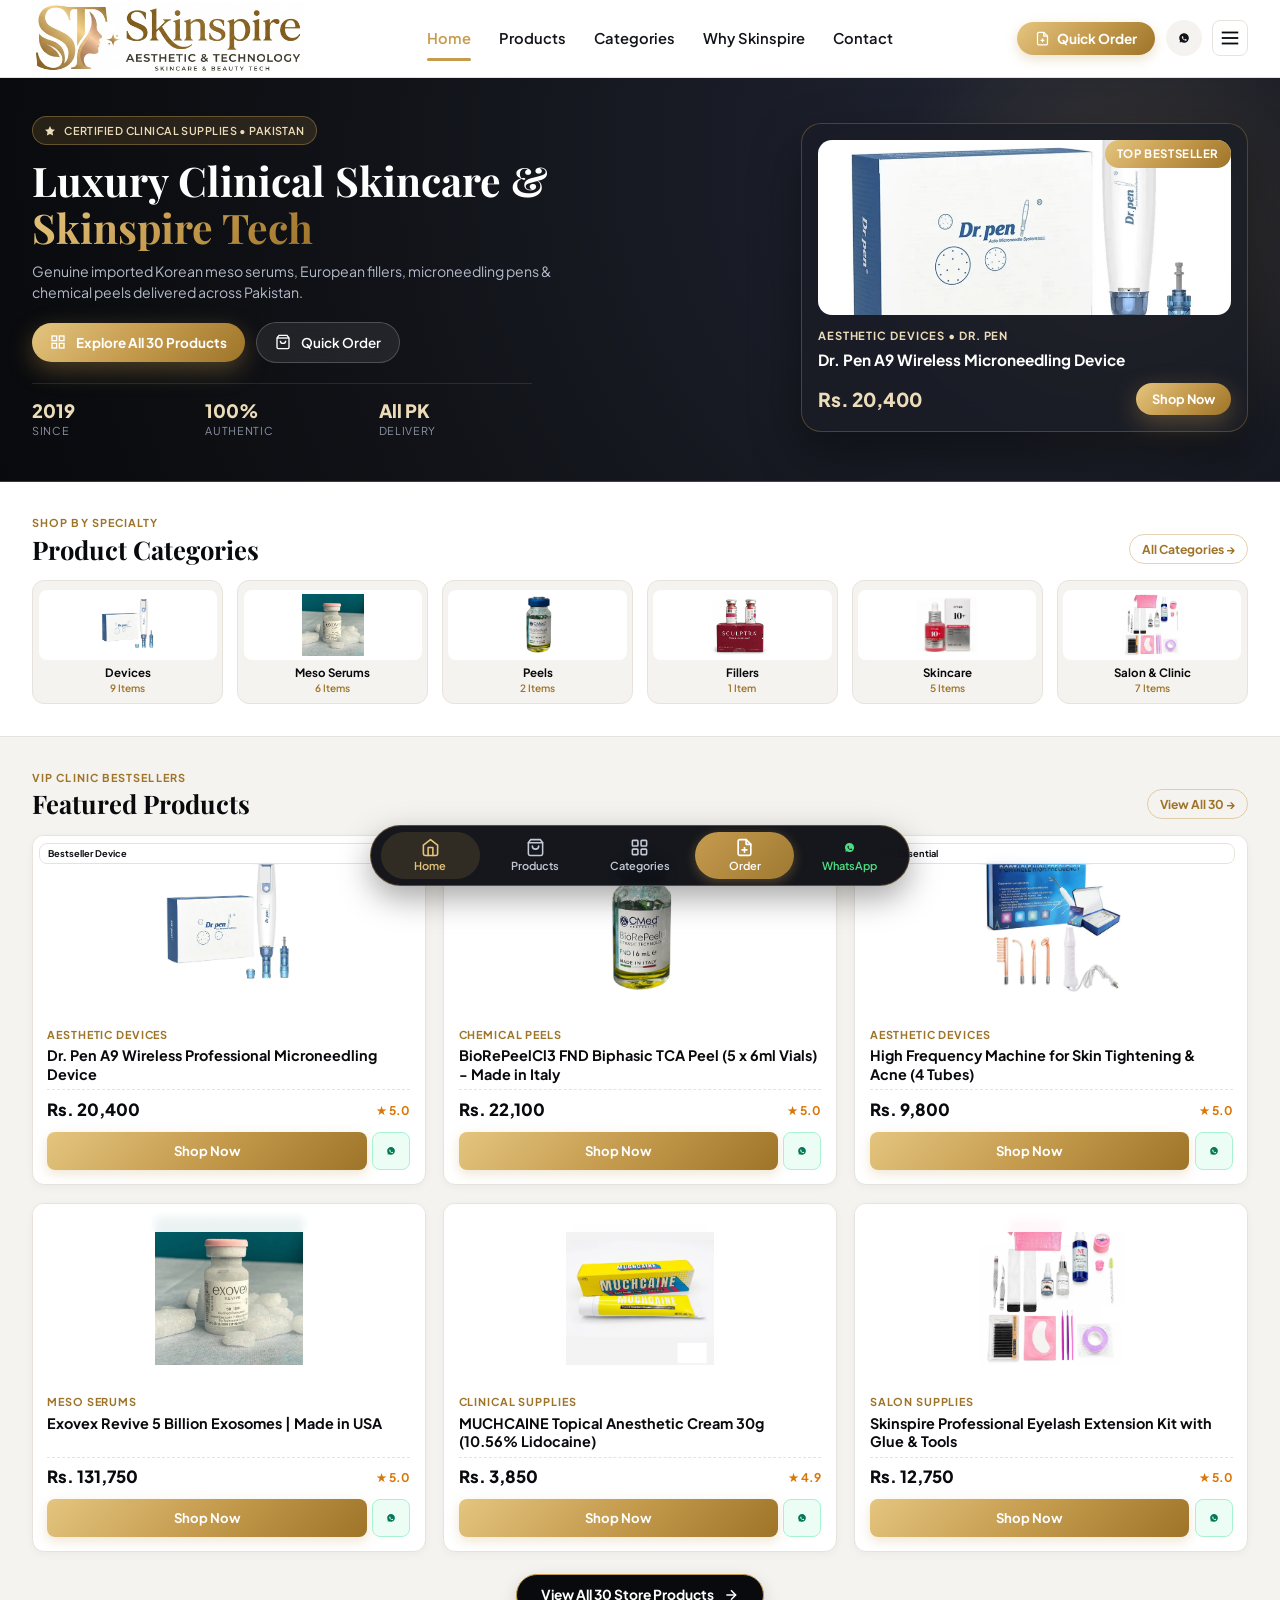
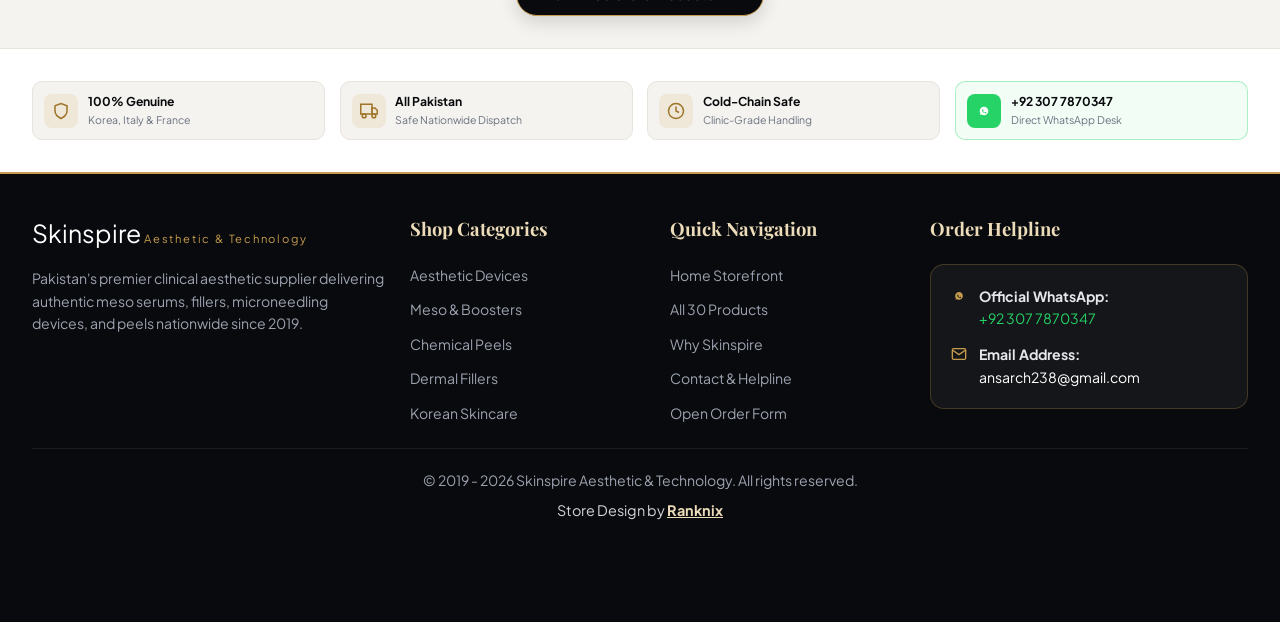
==== commit 11db9a56: "Redesign landing page: compact layout, 6 category tiles, 6 featured products (2-2-2 mobile), and sti" ====
--- a/index.html
+++ b/index.html
@@ -3,7 +3,7 @@
 <head>
   <meta charset="UTF-8">
   <meta name="viewport" content="width=device-width, initial-scale=1.0, maximum-scale=5.0">
-  <title>Skinspire Aesthetic & Technology | Pakistan's Premier Clinical Skincare Supplies</title>
+  <title>Skinspire Aesthetic & Technology | Pakistan's Premier Clinical Skincare Store</title>
   <meta name="description" content="Official Skinspire aesthetic supplies store in Pakistan. Premium Meso Serums, Dermal Fillers, Microneedling Devices, Chemical Peels, and Clinic Supplies.">
 
   <!-- Google Fonts: Plus Jakarta Sans & Playfair Display -->
@@ -18,29 +18,28 @@
 <body>
 
   <!-- ==========================================================================
-       1. VIP Header & Navigation (Sleek Compact Height)
+       1. VIP Header & Navigation
        ========================================================================== -->
   <header class="site-header">
     <div class="container header-inner">
-      <!-- Brand Logo Area (Prominent Logo Image Linking to Home) -->
-      <a href="#hero" class="brand-logo-wrap" title="Skinspire Aesthetic & Technology - Home" onclick="window.scrollTo({top:0, behavior:'smooth'})">
+      <!-- Brand Logo Area (Prominent Double-Sized Logo Linking to Home) -->
+      <a href="#home" class="brand-logo-wrap" title="Skinspire Aesthetic & Technology - Home" onclick="event.preventDefault(); window.switchView('home')">
         <img src="images/logo.jpeg" alt="Skinspire Aesthetic & Technology" class="brand-logo-img">
       </a>
 
       <!-- Desktop Navigation Links -->
       <nav class="nav-links" aria-label="Main Navigation">
-        <a href="#hero" class="nav-link active">Home</a>
-        <a href="#catalogSection" class="nav-link">Aesthetic Catalog</a>
-        <a href="#benefits" class="nav-link">Why Skinspire</a>
-        <a href="#howToOrder" class="nav-link">Order Guide</a>
-        <a href="#contactSection" class="nav-link">Contact & Practice</a>
+        <a href="#home" class="nav-link active" data-view="home">Home</a>
+        <a href="#products" class="nav-link" data-view="products">Products</a>
+        <a href="#categories" class="nav-link" data-action="categories">Categories</a>
+        <a href="#about" class="nav-link" data-view="about">Why Skinspire</a>
+        <a href="#contact" class="nav-link" data-view="contact">Contact</a>
       </nav>
 
       <!-- Header Action Buttons -->
       <div class="header-actions">
-        <!-- Direct Quick Order Form Trigger -->
         <button class="header-btn btn-header-order" type="button" onclick="window.openOrderModal(null)">
-          <svg width="16" height="16" viewBox="0 0 24 24" fill="none" stroke="currentColor" stroke-width="2">
+          <svg width="15" height="15" viewBox="0 0 24 24" fill="none" stroke="currentColor" stroke-width="2">
             <path d="M14 2H6a2 2 0 0 0-2 2v16a2 2 0 0 0 2 2h12a2 2 0 0 0 2-2V8z"></path>
             <polyline points="14 2 14 8 20 8"></polyline>
             <line x1="12" y1="18" x2="12" y2="12"></line>
@@ -49,14 +48,12 @@
           <span>Quick Order</span>
         </button>
 
-        <!-- Direct WhatsApp Header Icon -->
-        <a href="https://wa.me/923077870347" target="_blank" class="header-icon-btn" title="Chat on WhatsApp">
+        <a href="https://wa.me/923077870347" target="_blank" rel="noopener noreferrer" class="header-icon-btn" title="Chat on WhatsApp">
           <svg width="20" height="20" viewBox="0 0 24 24" fill="currentColor">
             <path d="M12.031 6.172c-3.181 0-5.767 2.586-5.768 5.766-.001 1.298.38 2.27 1.019 3.287l-.582 2.128 2.182-.573c.978.58 1.911.928 3.145.929 3.178 0 5.767-2.587 5.768-5.766.001-3.187-2.575-5.77-5.764-5.771zm3.392 8.244c-.144.405-.837.774-1.17.824-.312.045-.634.074-1.854-.429-1.428-.588-2.355-2.029-2.427-2.124-.071-.095-.584-.778-.584-1.485 0-.707.369-1.054.5-1.2.13-.146.284-.183.379-.183.095 0 .19.002.272.006.087.004.204-.033.319.243.119.288.405.992.441 1.065.036.073.06.159.012.256-.048.098-.072.159-.143.243-.072.085-.152.19-.217.255-.072.072-.147.151-.063.295.084.145.373.616.802.998.552.492 1.017.644 1.161.716.144.072.228.06.313-.037.084-.097.359-.418.455-.561.096-.144.192-.12.323-.072.131.048.835.394.978.466.143.072.239.108.275.169.036.06.036.353-.108.758z"/>
           </svg>
         </a>
 
-        <!-- Mobile Menu Toggle -->
         <button class="btn-menu-toggle" id="menuToggle" type="button" aria-label="Toggle Mobile Menu">
           <svg width="22" height="22" viewBox="0 0 24 24" fill="none" stroke="currentColor" stroke-width="2">
             <line x1="3" y1="12" x2="21" y2="12"></line>
@@ -69,15 +66,15 @@
   </header>
 
   <!-- ==========================================================================
-       3. Mobile Navigation Drawer
+       2. Mobile Navigation Drawer
        ========================================================================== -->
   <div class="drawer-overlay" id="drawerOverlay">
-    <div class="mobile-drawer" role="dialog" aria-modal="true">
+    <div class="mobile-drawer" role="dialog" aria-modal="true" aria-label="Mobile Menu">
       <div class="drawer-header">
-        <div class="brand-logo-wrap">
-          <img src="images/logo.jpeg" alt="Skinspire Aesthetic & Technology" style="height: 52px; width: auto; object-fit: contain;">
-        </div>
-        <button class="modal-close-btn" id="btnCloseDrawer" type="button" style="color: #121212; background: #f3f4f6;">
+        <a href="#home" class="brand-logo-wrap" onclick="event.preventDefault(); window.closeDrawer(); window.switchView('home')">
+          <img src="images/logo.jpeg" alt="Skinspire Aesthetic & Technology" style="height: 46px; width: auto; object-fit: contain;">
+        </a>
+        <button class="modal-close-btn" id="btnCloseDrawer" type="button" style="color: #121212; background: #f3f4f6;" aria-label="Close Menu">
           <svg width="20" height="20" viewBox="0 0 24 24" fill="none" stroke="currentColor" stroke-width="2">
             <line x1="18" y1="6" x2="6" y2="18"></line>
             <line x1="6" y1="6" x2="18" y2="18"></line>
@@ -87,268 +84,461 @@
 
       <div class="drawer-body">
         <ul class="drawer-nav-list">
-          <li><a href="#hero" class="drawer-nav-link active">Home</a></li>
-          <li><a href="#catalogSection" class="drawer-nav-link" data-filter="all">All Products (20)</a></li>
-          <li><a href="#catalogSection" class="drawer-nav-link" data-filter="meso-serums">Meso Serums</a></li>
-          <li><a href="#catalogSection" class="drawer-nav-link" data-filter="dermal-fillers">Dermal Fillers</a></li>
-          <li><a href="#catalogSection" class="drawer-nav-link" data-filter="fat-dissolving">Fat Dissolving</a></li>
-          <li><a href="#catalogSection" class="drawer-nav-link" data-filter="peels">Chemical Peels</a></li>
-          <li><a href="#catalogSection" class="drawer-nav-link" data-filter="devices">Aesthetic Devices</a></li>
-          <li><a href="#catalogSection" class="drawer-nav-link" data-filter="hydra-facial">Hydra Facial Solutions</a></li>
-          <li><a href="#catalogSection" class="drawer-nav-link" data-filter="skin-boosters">Skin Boosters</a></li>
-          <li><a href="#catalogSection" class="drawer-nav-link" data-filter="salon-supplies">Salon & Clinic Supplies</a></li>
+          <li><a href="#home" class="drawer-nav-link active" data-view="home">Home Storefront</a></li>
+          <li><a href="#products" class="drawer-nav-link" data-filter="all">All Products (30)</a></li>
+          <li><a href="#products" class="drawer-nav-link" data-filter="devices">Aesthetic Devices</a></li>
+          <li><a href="#products" class="drawer-nav-link" data-filter="serums">Meso &amp; Boosters</a></li>
+          <li><a href="#products" class="drawer-nav-link" data-filter="peels">Chemical Peels</a></li>
+          <li><a href="#products" class="drawer-nav-link" data-filter="fillers">Dermal Fillers</a></li>
+          <li><a href="#products" class="drawer-nav-link" data-filter="skincare">Korean Skincare</a></li>
+          <li><a href="#products" class="drawer-nav-link" data-filter="salon-supplies">Clinic &amp; Salon Supplies</a></li>
+          <li><a href="#about" class="drawer-nav-link" data-view="about">Why Skinspire &amp; Order Guide</a></li>
+          <li><a href="#contact" class="drawer-nav-link" data-view="contact">Contact &amp; Helpline</a></li>
         </ul>
       </div>
 
       <div class="drawer-footer">
-        <button class="btn-primary-vip" style="width: 100%; margin-bottom: 1rem;" onclick="window.closeDrawer(); window.openOrderModal(null)">
+        <button class="btn-primary-vip" style="width: 100%; margin-bottom: 0.85rem;" onclick="window.closeDrawer(); window.openOrderModal(null)">
           Open VIP Order Form
         </button>
         <div class="drawer-contact-card">
-          <span><strong>Direct Helpline:</strong> +92 307 7870347</span>
           <span><strong>WhatsApp:</strong> +92 307 7870347</span>
-          <span><strong>Inquiries:</strong> ansarch238@gmail.com</span>
+          <span><strong>Email:</strong> ansarch238@gmail.com</span>
         </div>
       </div>
     </div>
   </div>
 
   <!-- ==========================================================================
-       4. VIP Hero Section
+       3. Main Multi-View Store Container
        ========================================================================== -->
-  <section class="hero-section" id="hero">
-    <div class="hero-glow-orb"></div>
-    <div class="container hero-grid">
-      <!-- Left Column: Copy & CTAs -->
-      <div>
-        <div class="hero-badge">
-          <svg width="14" height="14" viewBox="0 0 24 24" fill="currentColor">
-            <polygon points="12 2 15.09 8.26 22 9.27 17 14.14 18.18 21.02 12 17.77 5.82 21.02 7 14.14 2 9.27 8.91 8.26 12 2"></polygon>
+  <main class="store-main">
+
+    <!-- ========================================================================
+         VIEW A: HOME LANDING PAGE (Compact, Attractive Storefront + 6 Products)
+         ======================================================================== -->
+    <div id="homeView" class="store-view active">
+
+      <!-- Compact Luxury Store Hero -->
+      <section class="hero-section hero-compact" id="hero">
+        <div class="hero-glow-orb"></div>
+        <div class="container hero-grid">
+          <div class="hero-copy-col">
+            <div class="hero-badge">
+              <svg width="12" height="12" viewBox="0 0 24 24" fill="currentColor">
+                <polygon points="12 2 15.09 8.26 22 9.27 17 14.14 18.18 21.02 12 17.77 5.82 21.02 7 14.14 2 9.27 8.91 8.26 12 2"></polygon>
+              </svg>
+              <span>CERTIFIED CLINICAL SUPPLIES • PAKISTAN</span>
+            </div>
+
+            <h1 class="hero-title">
+              Luxury Clinical Skincare &amp; <span class="hero-title-highlight">Skinspire Tech</span>
+            </h1>
+
+            <p class="hero-description">
+              Genuine imported Korean meso serums, European fillers, microneedling pens &amp; chemical peels delivered across Pakistan.
+            </p>
+
+            <div class="hero-actions">
+              <button type="button" class="btn-primary-vip" onclick="window.openProductsCategory('all')">
+                <svg width="16" height="16" viewBox="0 0 24 24" fill="none" stroke="currentColor" stroke-width="2">
+                  <rect x="3" y="3" width="7" height="7"></rect>
+                  <rect x="14" y="3" width="7" height="7"></rect>
+                  <rect x="14" y="14" width="7" height="7"></rect>
+                  <rect x="3" y="14" width="7" height="7"></rect>
+                </svg>
+                <span>Explore All 30 Products</span>
+              </button>
+
+              <button type="button" class="btn-secondary-vip" onclick="window.openOrderModal(null)">
+                <svg width="16" height="16" viewBox="0 0 24 24" fill="none" stroke="currentColor" stroke-width="2">
+                  <path d="M6 2L3 6v14a2 2 0 0 0 2 2h14a2 2 0 0 0 2-2V6l-3-4z"></path>
+                  <line x1="3" y1="6" x2="21" y2="6"></line>
+                  <path d="M16 10a4 4 0 0 1-8 0"></path>
+                </svg>
+                <span>Quick Order</span>
+              </button>
+            </div>
+
+            <div class="hero-stats-row">
+              <div class="hero-stat-item">
+                <span class="stat-number">2019</span>
+                <span class="stat-label">Since</span>
+              </div>
+              <div class="hero-stat-item">
+                <span class="stat-number">100%</span>
+                <span class="stat-label">Authentic</span>
+              </div>
+              <div class="hero-stat-item">
+                <span class="stat-number">All PK</span>
+                <span class="stat-label">Delivery</span>
+              </div>
+            </div>
+          </div>
+
+          <!-- Desktop-only Compact Spotlight Card (Keeps Mobile Landing Page Short!) -->
+          <div class="hero-spotlight-col">
+            <div class="hero-card-preview">
+              <span class="hero-preview-badge">Top Bestseller</span>
+              <div class="hero-preview-img-wrap">
+                <img src="images/products/dr-pen-a9.jpg" alt="Dr. Pen A9 Wireless Microneedling Device">
+              </div>
+              <div class="hero-preview-cat">Aesthetic Devices • Dr. Pen</div>
+              <h3 class="hero-preview-title">Dr. Pen A9 Wireless Microneedling Device</h3>
+              <div class="hero-preview-price-row">
+                <span class="hero-preview-price">Rs. 20,400</span>
+                <button class="btn-primary-vip btn-spotlight-shop" type="button" onclick="window.openOrderModal('dr-pen-a9')">
+                  Shop Now
+                </button>
+              </div>
+            </div>
+          </div>
+        </div>
+      </section>
+
+      <!-- Shop By Category — Visual Clickable Category Tiles -->
+      <section class="home-band home-categories-band">
+        <div class="container">
+          <div class="band-header">
+            <div>
+              <span class="band-eyebrow">Shop By Specialty</span>
+              <h2 class="band-title">Product Categories</h2>
+            </div>
+            <button type="button" class="band-link-btn" onclick="window.openProductsCategory('all')">
+              All Categories →
+            </button>
+          </div>
+
+          <div class="category-tiles-grid" id="homeCategoryTiles">
+            <!-- Rendered dynamically via app.js -->
+          </div>
+        </div>
+      </section>
+
+      <!-- Featured Storefront — EXACTLY 6 Compact Products (2-2-2 Mobile / 3-3 Desktop) -->
+      <section class="home-band home-featured-band">
+        <div class="container">
+          <div class="band-header">
+            <div>
+              <span class="band-eyebrow">VIP Clinic Bestsellers</span>
+              <h2 class="band-title">Featured Products</h2>
+            </div>
+            <button type="button" class="band-link-btn" onclick="window.openProductsCategory('all')">
+              View All 30 →
+            </button>
+          </div>
+
+          <div class="products-grid products-grid-home" id="homeFeaturedGrid">
+            <!-- Exactly 6 featured compact cards rendered via app.js -->
+          </div>
+
+          <div class="home-cta-center">
+            <button type="button" class="btn-view-all-store" onclick="window.openProductsCategory('all')">
+              <span>View All 30 Store Products</span>
+              <svg width="16" height="16" viewBox="0 0 24 24" fill="none" stroke="currentColor" stroke-width="2.2">
+                <line x1="5" y1="12" x2="19" y2="12"></line>
+                <polyline points="12 5 19 12 12 19"></polyline>
+              </svg>
+            </button>
+          </div>
+        </div>
+      </section>
+
+      <!-- Compact Store Trust Strip (Clean, Short, Zero Bloat) -->
+      <section class="home-band home-trust-band">
+        <div class="container">
+          <div class="compact-trust-grid">
+            <div class="compact-trust-item">
+              <div class="trust-mini-icon">
+                <svg width="18" height="18" viewBox="0 0 24 24" fill="none" stroke="currentColor" stroke-width="2">
+                  <path d="M12 22s8-4 8-10V5l-8-3-8 3v7c0 6 8 10 8 10z"></path>
+                </svg>
+              </div>
+              <div class="trust-mini-text">
+                <strong>100% Genuine</strong>
+                <span>Korea, Italy &amp; France</span>
+              </div>
+            </div>
+
+            <div class="compact-trust-item">
+              <div class="trust-mini-icon">
+                <svg width="18" height="18" viewBox="0 0 24 24" fill="none" stroke="currentColor" stroke-width="2">
+                  <rect x="1" y="3" width="15" height="13"></rect>
+                  <polygon points="16 8 20 8 23 11 23 16 16 16 16 8"></polygon>
+                  <circle cx="5.5" cy="18.5" r="2.5"></circle>
+                  <circle cx="18.5" cy="18.5" r="2.5"></circle>
+                </svg>
+              </div>
+              <div class="trust-mini-text">
+                <strong>All Pakistan</strong>
+                <span>Safe Nationwide Dispatch</span>
+              </div>
+            </div>
+
+            <div class="compact-trust-item">
+              <div class="trust-mini-icon">
+                <svg width="18" height="18" viewBox="0 0 24 24" fill="none" stroke="currentColor" stroke-width="2">
+                  <circle cx="12" cy="12" r="10"></circle>
+                  <polyline points="12 6 12 12 16 14"></polyline>
+                </svg>
+              </div>
+              <div class="trust-mini-text">
+                <strong>Cold-Chain Safe</strong>
+                <span>Clinic-Grade Handling</span>
+              </div>
+            </div>
+
+            <a href="https://wa.me/923077870347" target="_blank" rel="noopener noreferrer" class="compact-trust-item trust-wa-card">
+              <div class="trust-mini-icon trust-wa-icon">
+                <svg width="18" height="18" viewBox="0 0 24 24" fill="currentColor">
+                  <path d="M12.031 6.172c-3.181 0-5.767 2.586-5.768 5.766-.001 1.298.38 2.27 1.019 3.287l-.582 2.128 2.182-.573c.978.58 1.911.928 3.145.929 3.178 0 5.767-2.587 5.768-5.766.001-3.187-2.575-5.77-5.764-5.771zm3.392 8.244c-.144.405-.837.774-1.17.824-.312.045-.634.074-1.854-.429-1.428-.588-2.355-2.029-2.427-2.124-.071-.095-.584-.778-.584-1.485 0-.707.369-1.054.5-1.2.13-.146.284-.183.379-.183.095 0 .19.002.272.006.087.004.204-.033.319.243.119.288.405.992.441 1.065.036.073.06.159.012.256-.048.098-.072.159-.143.243-.072.085-.152.19-.217.255-.072.072-.147.151-.063.295.084.145.373.616.802.998.552.492 1.017.644 1.161.716.144.072.228.06.313-.037.084-.097.359-.418.455-.561.096-.144.192-.12.323-.072.131.048.835.394.978.466.143.072.239.108.275.169.036.06.036.353-.108.758z"/>
+                </svg>
+              </div>
+              <div class="trust-mini-text">
+                <strong>+92 307 7870347</strong>
+                <span>Direct WhatsApp Desk</span>
+              </div>
+            </a>
+          </div>
+        </div>
+      </section>
+
+    </div><!-- /#homeView -->
+
+    <!-- ========================================================================
+         VIEW B: PRODUCTS & INTERACTIVE CATEGORY TILES VIEW
+         ======================================================================== -->
+    <div id="productsView" class="store-view">
+      <section class="products-page-header">
+        <div class="container">
+          <div class="view-top-bar">
+            <button type="button" class="btn-back-home" onclick="window.switchView('home')">
+              <svg width="16" height="16" viewBox="0 0 24 24" fill="none" stroke="currentColor" stroke-width="2.2">
+                <line x1="19" y1="12" x2="5" y2="12"></line>
+                <polyline points="12 19 5 12 12 5"></polyline>
+              </svg>
+              <span>Home</span>
+            </button>
+            <div class="view-heading-wrap">
+              <h1 class="view-title" id="activeCategoryHeading">All Aesthetic Products</h1>
+              <span class="view-count-pill" id="resultsCount">30 items</span>
+            </div>
+          </div>
+
+          <!-- Interactive Category Tiles inside Products View -->
+          <div class="catalog-tiles-strip" id="catalogCategoryTiles" role="tablist" aria-label="Filter by Product Category">
+            <!-- Rendered dynamically via app.js -->
+          </div>
+
+          <!-- Compact Search & Sort Bar -->
+          <div class="catalog-toolbar">
+            <div class="search-input-wrap">
+              <svg width="16" height="16" viewBox="0 0 24 24" fill="none" stroke="currentColor" stroke-width="2">
+                <circle cx="11" cy="11" r="8"></circle>
+                <line x1="21" y1="21" x2="16.65" y2="16.65"></line>
+              </svg>
+              <input type="text" id="catalogSearch" class="catalog-search-input" placeholder="Search serums, Dr. Pen, peels, fillers...">
+            </div>
+
+            <select id="sortSelect" class="sortSelect" aria-label="Sort products">
+              <option value="popular">Popular</option>
+              <option value="price-low">Price: Low to High</option>
+              <option value="price-high">Price: High to Low</option>
+              <option value="rating">Top Rated</option>
+            </select>
+          </div>
+        </div>
+      </section>
+
+      <section class="catalog-section">
+        <div class="container">
+          <div class="products-grid products-grid-catalog" id="productsGrid">
+            <!-- Rendered dynamically by app.js -->
+          </div>
+        </div>
+      </section>
+    </div><!-- /#productsView -->
+
+    <!-- ========================================================================
+         VIEW C: WHY SKINSPIRE, ORDER GUIDE & CONTACT VIEW
+         ======================================================================== -->
+    <div id="aboutView" class="store-view">
+      <section class="products-page-header">
+        <div class="container">
+          <div class="view-top-bar">
+            <button type="button" class="btn-back-home" onclick="window.switchView('home')">
+              <svg width="16" height="16" viewBox="0 0 24 24" fill="none" stroke="currentColor" stroke-width="2.2">
+                <line x1="19" y1="12" x2="5" y2="12"></line>
+                <polyline points="12 19 5 12 12 5"></polyline>
+              </svg>
+              <span>Home</span>
+            </button>
+            <div class="view-heading-wrap">
+              <h1 class="view-title">Why Skinspire &amp; Contact</h1>
+            </div>
+          </div>
+        </div>
+      </section>
+
+      <!-- Benefits -->
+      <section class="benefits-section" id="benefits">
+        <div class="container">
+          <div class="section-head-wrap" style="text-align: center; align-items: center;">
+            <span class="section-eyebrow">The Skinspire Standard • Since 2019</span>
+            <h2 class="section-heading">Why Leading Clinics Partner With Us</h2>
+          </div>
+
+          <div class="benefits-grid">
+            <div class="benefit-card">
+              <div class="benefit-icon-box">
+                <svg width="24" height="24" viewBox="0 0 24 24" fill="none" stroke="currentColor" stroke-width="2">
+                  <path d="M12 22s8-4 8-10V5l-8-3-8 3v7c0 6 8 10 8 10z"></path>
+                </svg>
+              </div>
+              <h3 class="benefit-title">100% Genuine Imports</h3>
+              <p class="benefit-text">Directly sourced from certified manufacturers in South Korea, France, and Italy with authentic batch codes.</p>
+            </div>
+
+            <div class="benefit-card">
+              <div class="benefit-icon-box">
+                <svg width="24" height="24" viewBox="0 0 24 24" fill="none" stroke="currentColor" stroke-width="2">
+                  <rect x="1" y="3" width="15" height="13"></rect>
+                  <polygon points="16 8 20 8 23 11 23 16 16 16 16 8"></polygon>
+                  <circle cx="5.5" cy="18.5" r="2.5"></circle>
+                  <circle cx="18.5" cy="18.5" r="2.5"></circle>
+                </svg>
+              </div>
+              <h3 class="benefit-title">Cold-Chain Handling</h3>
+              <p class="benefit-text">Temperature-controlled packaging for sensitive PDRN serums, dermal fillers, and bioactive enzymes.</p>
+            </div>
+
+            <div class="benefit-card">
+              <div class="benefit-icon-box">
+                <svg width="24" height="24" viewBox="0 0 24 24" fill="none" stroke="currentColor" stroke-width="2">
+                  <circle cx="12" cy="12" r="10"></circle>
+                  <line x1="12" y1="8" x2="12" y2="12"></line>
+                  <line x1="12" y1="16" x2="12.01" y2="16"></line>
+                </svg>
+              </div>
+              <h3 class="benefit-title">All Pakistan Delivery</h3>
+              <p class="benefit-text">Reliable, rapid doorstep delivery across all cities and towns of Pakistan with safe transit protocols.</p>
+            </div>
+
+            <div class="benefit-card">
+              <div class="benefit-icon-box">
+                <svg width="24" height="24" viewBox="0 0 24 24" fill="none" stroke="currentColor" stroke-width="2">
+                  <path d="M21 11.5a8.38 8.38 0 0 1-.9 3.8 8.5 8.5 0 0 1-7.6 4.7 8.38 8.38 0 0 1-3.8-.9L3 21l1.9-5.7a8.38 8.38 0 0 1-.9-3.8 8.5 8.5 0 0 1 4.7-7.6 8.38 8.38 0 0 1 3.8-.9h.5a8.48 8.48 0 0 1 8 8v.5z"></path>
+                </svg>
+              </div>
+              <h3 class="benefit-title">Direct WhatsApp Support</h3>
+              <p class="benefit-text">Immediate order confirmation, tracking updates, and protocol documentation on +92 307 7870347.</p>
+            </div>
+          </div>
+        </div>
+      </section>
+
+      <!-- Order Guide -->
+      <section class="order-guide-section" id="howToOrder">
+        <div class="container">
+          <div class="section-head-wrap" style="text-align: center; align-items: center;">
+            <span class="section-eyebrow">Seamless Dispatch</span>
+            <h2 class="section-heading">How To Order in 3 Simple Steps</h2>
+          </div>
+
+          <div class="steps-grid">
+            <div class="step-card">
+              <div class="step-num">01</div>
+              <h3>Select Your Product</h3>
+              <p>Browse our catalog or tap a category tile and click <strong>"Shop Now"</strong> on your desired item.</p>
+            </div>
+            <div class="step-card">
+              <div class="step-num">02</div>
+              <h3>Fill Quick Form</h3>
+              <p>Your product is automatically selected. Enter your Name, Phone Number, and Delivery City.</p>
+            </div>
+            <div class="step-card">
+              <div class="step-num">03</div>
+              <h3>Instant WhatsApp Dispatch</h3>
+              <p>Click <strong>"Send via WhatsApp"</strong>. Your order goes directly to our dispatch desk on +92 307 7870347.</p>
+            </div>
+          </div>
+        </div>
+      </section>
+
+      <!-- Contact Desk -->
+      <section class="contact-desk-section" id="contactSection">
+        <div class="container">
+          <div class="section-head-wrap" style="text-align: center; align-items: center;">
+            <span class="section-eyebrow">Direct Contact Desk</span>
+            <h2 class="section-heading">Connect With Skinspire Pakistan</h2>
+          </div>
+
+          <div class="contact-cards-grid">
+            <a href="https://wa.me/923077870347" target="_blank" rel="noopener noreferrer" class="contact-card-box">
+              <div class="contact-card-icon wa-bg">
+                <svg width="26" height="26" viewBox="0 0 24 24" fill="currentColor">
+                  <path d="M12.031 6.172c-3.181 0-5.767 2.586-5.768 5.766-.001 1.298.38 2.27 1.019 3.287l-.582 2.128 2.182-.573c.978.58 1.911.928 3.145.929 3.178 0 5.767-2.587 5.768-5.766.001-3.187-2.575-5.77-5.764-5.771zm3.392 8.244c-.144.405-.837.774-1.17.824-.312.045-.634.074-1.854-.429-1.428-.588-2.355-2.029-2.427-2.124-.071-.095-.584-.778-.584-1.485 0-.707.369-1.054.5-1.2.13-.146.284-.183.379-.183.095 0 .19.002.272.006.087.004.204-.033.319.243.119.288.405.992.441 1.065.036.073.06.159.012.256-.048.098-.072.159-.143.243-.072.085-.152.19-.217.255-.072.072-.147.151-.063.295.084.145.373.616.802.998.552.492 1.017.644 1.161.716.144.072.228.06.313-.037.084-.097.359-.418.455-.561.096-.144.192-.12.323-.072.131.048.835.394.978.466.143.072.239.108.275.169.036.06.036.353-.108.758z"/>
+                </svg>
+              </div>
+              <div class="contact-card-meta">
+                <span class="contact-meta-label">Direct WhatsApp / Helpline</span>
+                <strong class="contact-meta-val">+92 307 7870347</strong>
+                <span class="contact-meta-sub">Mon–Sat • 10:00 AM – 10:00 PM PKT</span>
+              </div>
+            </a>
+
+            <a href="mailto:ansarch238@gmail.com" class="contact-card-box">
+              <div class="contact-card-icon noir-bg">
+                <svg width="24" height="24" viewBox="0 0 24 24" fill="none" stroke="currentColor" stroke-width="2">
+                  <path d="M4 4h16c1.1 0 2 .9 2 2v12c0 1.1-.9 2-2 2H4c-1.1 0-2-.9-2-2V6c0-1.1.9-2 2-2z"></path>
+                  <polyline points="22,6 12,13 2,6"></polyline>
+                </svg>
+              </div>
+              <div class="contact-card-meta">
+                <span class="contact-meta-label">Official Email Address</span>
+                <strong class="contact-meta-val">ansarch238@gmail.com</strong>
+                <span class="contact-meta-sub">Clinic orders &amp; distributor inquiries</span>
+              </div>
+            </a>
+          </div>
+        </div>
+      </section>
+    </div><!-- /#aboutView -->
+
+  </main>
+
+  <!-- ==========================================================================
+       4. Category Tiles Quick Sheet Modal (Opened from Bottom Dock "Categories")
+       ========================================================================== -->
+  <div class="category-sheet-backdrop" id="categorySheetModal" role="dialog" aria-modal="true" aria-labelledby="categorySheetTitle">
+    <div class="category-sheet-dialog">
+      <div class="category-sheet-header">
+        <div>
+          <span class="sheet-eyebrow">Browse Store Specialties</span>
+          <h3 class="sheet-title" id="categorySheetTitle">Select a Category</h3>
+        </div>
+        <button type="button" class="modal-close-btn" id="btnCloseCategorySheet" aria-label="Close Categories" style="color: #121212; background: #f3f4f6;">
+          <svg width="18" height="18" viewBox="0 0 24 24" fill="none" stroke="currentColor" stroke-width="2">
+            <line x1="18" y1="6" x2="6" y2="18"></line>
+            <line x1="6" y1="6" x2="18" y2="18"></line>
           </svg>
-          <span>CERTIFIED AESTHETIC CLINIC SUPPLIES PAKISTAN</span>
-        </div>
-
-        <h1 class="hero-title">
-          Elevate Your Practice With <span class="hero-title-highlight">Skinspire Tech</span>
-        </h1>
-
-        <p class="hero-description">
-          Exclusively supplying Pakistan's dermatologists, aesthetic physicians, and high-end clinics with genuine imported Korean meso serums, European dermal fillers, precision microneedling devices, and clinical chemical peels.
-        </p>
-
-        <div class="hero-actions">
-          <a href="#catalogSection" class="btn-primary-vip">
-            <svg width="18" height="18" viewBox="0 0 24 24" fill="none" stroke="currentColor" stroke-width="2">
-              <circle cx="9" cy="21" r="1"></circle>
-              <circle cx="20" cy="21" r="1"></circle>
-              <path d="M1 1h4l2.68 13.39a2 2 0 0 0 2 1.61h9.72a2 2 0 0 0 2-1.61L23 6H6"></path>
-            </svg>
-            Explore VIP Catalog
-          </a>
-
-          <a href="https://wa.me/923077870347?text=Hello%20Skinspire%20Pakistan,%20I%20am%20inquiring%20about%20aesthetic%20clinic%20supplies." target="_blank" class="btn-secondary-vip">
-            <svg width="18" height="18" viewBox="0 0 24 24" fill="currentColor">
-              <path d="M12.031 6.172c-3.181 0-5.767 2.586-5.768 5.766-.001 1.298.38 2.27 1.019 3.287l-.582 2.128 2.182-.573c.978.58 1.911.928 3.145.929 3.178 0 5.767-2.587 5.768-5.766.001-3.187-2.575-5.77-5.764-5.771zm3.392 8.244c-.144.405-.837.774-1.17.824-.312.045-.634.074-1.854-.429-1.428-.588-2.355-2.029-2.427-2.124-.071-.095-.584-.778-.584-1.485 0-.707.369-1.054.5-1.2.13-.146.284-.183.379-.183.095 0 .19.002.272.006.087.004.204-.033.319.243.119.288.405.992.441 1.065.036.073.06.159.012.256-.048.098-.072.159-.143.243-.072.085-.152.19-.217.255-.072.072-.147.151-.063.295.084.145.373.616.802.998.552.492 1.017.644 1.161.716.144.072.228.06.313-.037.084-.097.359-.418.455-.561.096-.144.192-.12.323-.072.131.048.835.394.978.466.143.072.239.108.275.169.036.06.036.353-.108.758z"/>
-            </svg>
-            Order on WhatsApp
-          </a>
-        </div>
-
-        <div class="hero-stats-row">
-          <div class="hero-stat-item">
-            <span class="stat-number">2019</span>
-            <span class="stat-label">Since Inception</span>
-          </div>
-          <div class="hero-stat-item">
-            <span class="stat-number">100%</span>
-            <span class="stat-label">Authentic Imports</span>
-          </div>
-          <div class="hero-stat-item">
-            <span class="stat-number">All PK</span>
-            <span class="stat-label">Nationwide Dispatch</span>
-          </div>
-        </div>
-      </div>
-
-      <!-- Right Column: Featured Spotlight Card -->
-      <div>
-        <div class="hero-card-preview">
-          <span class="hero-preview-badge">Featured Device</span>
-          <div class="hero-preview-img-wrap">
-            <img src="images/products/dr-pen-a9.jpg" alt="Dr. Pen A9 Wireless Microneedling Device">
-          </div>
-          <div style="font-size: 0.75rem; text-transform: uppercase; color: var(--gold-light); font-weight: 700; letter-spacing: 0.08em; margin-bottom: 0.25rem;">
-            Aesthetic Devices • Dr. Pen
-          </div>
-          <h3 class="hero-preview-title">Dr. Pen A9 Wireless Professional Microneedling Device</h3>
-          <div class="hero-preview-price-row">
-            <span class="hero-preview-price">Rs. 20,400 PKR</span>
-          </div>
-          <button class="btn-primary-vip" style="width: 100%;" onclick="window.openOrderModal('dr-pen-a9')">
-            Shop Now (Pre-Selected)
-          </button>
-        </div>
+        </button>
+      </div>
+      <div class="category-sheet-grid" id="categorySheetGrid">
+        <!-- Rendered dynamically via app.js -->
       </div>
     </div>
-  </section>
+  </div>
 
   <!-- ==========================================================================
-       5. Curated Categories & Toolbar
-       ========================================================================== -->
-  <section class="categories-section" id="catalogSection">
-    <div class="container">
-      <div class="section-head-wrap">
-        <span class="section-eyebrow">Professional Aesthetic Catalog</span>
-        <h2 class="section-heading">Curated Clinical Specialties</h2>
-        <p class="section-subhead">
-          Every product is formulated for medical dermatologists, aesthetic practitioners, and licensed clinic professionals with authentic clinical quality across Pakistan.
-        </p>
-      </div>
-
-      <!-- Category Filter Pills Bar -->
-      <div class="category-pills-bar" id="categoryPills" role="tablist">
-        <!-- Injected dynamically via app.js -->
-      </div>
-
-      <!-- Search, Count & Sort Toolbar -->
-      <div class="catalog-toolbar">
-        <div class="search-input-wrap">
-          <svg width="18" height="18" viewBox="0 0 24 24" fill="none" stroke="currentColor" stroke-width="2">
-            <circle cx="11" cy="11" r="8"></circle>
-            <line x1="21" y1="21" x2="16.65" y2="16.65"></line>
-          </svg>
-          <input type="text" id="catalogSearch" class="catalog-search-input" placeholder="Search serums, fillers, peels, Dr. Pen, or devices...">
-        </div>
-
-        <div class="toolbar-right">
-          <span class="results-count-text" id="resultsCount">Showing products...</span>
-          <select id="sortSelect" class="sortSelect" aria-label="Sort products">
-            <option value="popular">Most Popular</option>
-            <option value="price-low">Price: Low to High</option>
-            <option value="price-high">Price: High to Low</option>
-            <option value="rating">Top Rated</option>
-          </select>
-        </div>
-      </div>
-    </div>
-  </section>
-
-  <!-- ==========================================================================
-       6. Dynamic Product Grid
-       ========================================================================== -->
-  <section class="catalog-section">
-    <div class="container">
-      <div class="products-grid" id="productsGrid">
-        <!-- Rendered dynamically by app.js from products.js -->
-      </div>
-    </div>
-  </section>
-
-  <!-- ==========================================================================
-       7. Why Choose Skinspire (VIP Benefits)
-       ========================================================================== -->
-  <section class="benefits-section" id="benefits">
-    <div class="container">
-      <div class="section-head-wrap" style="text-align: center; align-items: center;">
-        <span class="section-eyebrow">The Skinspire Standard</span>
-        <h2 class="section-heading">Why Leading Clinics Partner With Us</h2>
-        <p class="section-subhead" style="text-align: center;">
-          Supplying authentic medical technology with cold-chain reliability and dedicated clinical assistance across all 4 provinces.
-        </p>
-      </div>
-
-      <div class="benefits-grid" style="margin-top: 2.5rem;">
-        <div class="benefit-card">
-          <div class="benefit-icon-box">
-            <svg width="26" height="26" viewBox="0 0 24 24" fill="none" stroke="currentColor" stroke-width="2">
-              <path d="M12 22s8-4 8-10V5l-8-3-8 3v7c0 6 8 10 8 10z"></path>
-            </svg>
-          </div>
-          <h3 class="benefit-title">100% Genuine Imports</h3>
-          <p class="benefit-text">Directly sourced from certified manufacturers in South Korea, France, and Italy with authentic batch codes.</p>
-        </div>
-
-        <div class="benefit-card">
-          <div class="benefit-icon-box">
-            <svg width="26" height="26" viewBox="0 0 24 24" fill="none" stroke="currentColor" stroke-width="2">
-              <rect x="1" y="3" width="15" height="13"></rect>
-              <polygon points="16 8 20 8 23 11 23 16 16 16 16 8"></polygon>
-              <circle cx="5.5" cy="18.5" r="2.5"></circle>
-              <circle cx="18.5" cy="18.5" r="2.5"></circle>
-            </svg>
-          </div>
-          <h3 class="benefit-title">Cold-Chain Handling</h3>
-          <p class="benefit-text">Temperature-controlled packaging for temperature-sensitive PDRN serums, fillers, and bioactive enzymes.</p>
-        </div>
-
-        <div class="benefit-card">
-          <div class="benefit-icon-box">
-            <svg width="26" height="26" viewBox="0 0 24 24" fill="none" stroke="currentColor" stroke-width="2">
-              <circle cx="12" cy="12" r="10"></circle>
-              <line x1="12" y1="8" x2="12" y2="12"></line>
-              <line x1="12" y1="16" x2="12.01" y2="16"></line>
-            </svg>
-          </div>
-          <h3 class="benefit-title">All Pakistan Delivery</h3>
-          <p class="benefit-text">Reliable, rapid doorstep delivery across all cities and towns of Pakistan with safe transit protocols.</p>
-        </div>
-
-        <div class="benefit-card">
-          <div class="benefit-icon-box">
-            <svg width="26" height="26" viewBox="0 0 24 24" fill="none" stroke="currentColor" stroke-width="2">
-              <path d="M21 11.5a8.38 8.38 0 0 1-.9 3.8 8.5 8.5 0 0 1-7.6 4.7 8.38 8.38 0 0 1-3.8-.9L3 21l1.9-5.7a8.38 8.38 0 0 1-.9-3.8 8.5 8.5 0 0 1 4.7-7.6 8.38 8.38 0 0 1 3.8-.9h.5a8.48 8.48 0 0 1 8 8v.5z"></path>
-            </svg>
-          </div>
-          <h3 class="benefit-title">Direct WhatsApp Support</h3>
-          <p class="benefit-text">Immediate order confirmation, tracking updates, and protocol documentation on +92 307 7870347.</p>
-        </div>
-      </div>
-    </div>
-  </section>
-
-  <!-- ==========================================================================
-       8. How to Order Guide
-       ========================================================================== -->
-  <section class="catalog-section" id="howToOrder" style="background: #ffffff; border-bottom: 1px solid var(--border-light);">
-    <div class="container">
-      <div class="section-head-wrap" style="text-align: center; align-items: center;">
-        <span class="section-eyebrow">Seamless Dispatch</span>
-        <h2 class="section-heading">How To Place Your Order in 3 Simple Steps</h2>
-        <p class="section-subhead" style="text-align: center;">No complicated checkouts or payment gateways needed. Direct confirmation via WhatsApp.</p>
-      </div>
-
-      <div style="display: grid; grid-template-columns: repeat(auto-fit, minmax(280px, 1fr)); gap: 2rem; margin-top: 3rem;">
-        <div style="background: var(--bg-soft); padding: 2rem; border-radius: var(--radius-lg); border: 1px solid var(--border-light); position: relative;">
-          <div style="font-size: 2.5rem; font-weight: 800; color: var(--gold-primary); line-height: 1; margin-bottom: 0.75rem;">01</div>
-          <h3 style="font-size: 1.15rem; font-weight: 700; margin-bottom: 0.5rem; color: var(--noir-950);">Select Your Product</h3>
-          <p style="font-size: 0.9rem; color: #575e6d;">Browse our clinical catalog and click <strong>"Shop Now"</strong> on your desired serum, device, peel, or filler.</p>
-        </div>
-
-        <div style="background: var(--bg-soft); padding: 2rem; border-radius: var(--radius-lg); border: 1px solid var(--border-light); position: relative;">
-          <div style="font-size: 2.5rem; font-weight: 800; color: var(--gold-primary); line-height: 1; margin-bottom: 0.75rem;">02</div>
-          <h3 style="font-size: 1.15rem; font-weight: 700; margin-bottom: 0.5rem; color: var(--noir-950);">Fill Quick Dispatch Form</h3>
-          <p style="font-size: 0.9rem; color: #575e6d;">Your product is automatically locked into the form. Enter your Name, Phone Number, and Delivery City.</p>
-        </div>
-
-        <div style="background: var(--bg-soft); padding: 2rem; border-radius: var(--radius-lg); border: 1px solid var(--border-light); position: relative;">
-          <div style="font-size: 2.5rem; font-weight: 800; color: var(--gold-primary); line-height: 1; margin-bottom: 0.75rem;">03</div>
-          <h3 style="font-size: 1.15rem; font-weight: 700; margin-bottom: 0.5rem; color: var(--noir-950);">Instant WhatsApp Dispatch</h3>
-          <p style="font-size: 0.9rem; color: #575e6d;">Click <strong>"Send via WhatsApp"</strong>. Your order is instantly received by our dispatch team on +92 307 7870347.</p>
-        </div>
-      </div>
-    </div>
-  </section>
-
-  <!-- ==========================================================================
-       9. Dedicated VIP Order Modal / Form (The User's Core Requirement)
+       5. Dedicated VIP Order Modal / Form
        ========================================================================== -->
   <div class="order-modal-backdrop" id="orderModal" role="dialog" aria-modal="true" aria-labelledby="orderModalTitle">
     <div class="order-modal-dialog">
-      <!-- Modal Header -->
       <div class="modal-header-vip">
         <div class="modal-header-info">
           <h3 class="modal-title-text" id="orderModalTitle">
-            <svg width="20" height="20" viewBox="0 0 24 24" fill="none" stroke="currentColor" stroke-width="2">
+            <svg width="18" height="18" viewBox="0 0 24 24" fill="none" stroke="currentColor" stroke-width="2">
               <path d="M14 2H6a2 2 0 0 0-2 2v16a2 2 0 0 0 2 2h12a2 2 0 0 0 2-2V8z"></path>
               <polyline points="14 2 14 8 20 8"></polyline>
               <line x1="12" y1="18" x2="12" y2="12"></line>
@@ -356,7 +546,7 @@
             </svg>
             VIP Clinic Order Form
           </h3>
-          <span class="modal-subtitle-text">Skinspire Aesthetic & Technology • Direct WhatsApp Dispatch</span>
+          <span class="modal-subtitle-text">Skinspire Aesthetic &amp; Technology • Direct WhatsApp Dispatch</span>
         </div>
         <button class="modal-close-btn" id="btnCloseOrderModal" type="button" aria-label="Close Order Form">
           <svg width="18" height="18" viewBox="0 0 24 24" fill="none" stroke="currentColor" stroke-width="2">
@@ -366,26 +556,18 @@
         </button>
       </div>
 
-      <!-- Modal Body (Form Fields) -->
       <div class="modal-body-scrollable">
-        <!-- Selected Product Box (Automatically displayed when clicked from Shop Now) -->
-        <div id="selectedProductCard" class="selected-product-box">
-          <!-- Populated by app.js -->
-        </div>
+        <div id="selectedProductCard" class="selected-product-box"></div>
 
         <form id="orderForm">
-          <!-- Dropdown visible when direct order is opened or when changing product -->
           <div class="form-group grid-full-width" id="productSelectGroup" style="display: none; margin-bottom: 1rem;">
             <label class="form-label" for="productSelect">
               <span>Select Product from Catalog: <span class="form-label-required">*</span></span>
             </label>
-            <select class="form-select" id="productSelect">
-              <!-- Populated by app.js -->
-            </select>
+            <select class="form-select" id="productSelect"></select>
           </div>
 
           <div class="order-form-grid">
-            <!-- Full Name -->
             <div class="form-group">
               <label class="form-label" for="custName">
                 <span>Your Full Name <span class="form-label-required">*</span></span>
@@ -393,7 +575,6 @@
               <input type="text" id="custName" class="form-input" placeholder="e.g. Dr. Ayesha / Ali Khan" required>
             </div>
 
-            <!-- Phone / WhatsApp -->
             <div class="form-group">
               <label class="form-label" for="custPhone">
                 <span>Phone / WhatsApp No <span class="form-label-required">*</span></span>
@@ -401,15 +582,13 @@
               <input type="tel" id="custPhone" class="form-input" placeholder="0300 1234567" required>
             </div>
 
-            <!-- Delivery Address / Location -->
             <div class="form-group grid-full-width">
               <label class="form-label" for="custLocation">
-                <span>Delivery City & Full Address <span class="form-label-required">*</span></span>
+                <span>Delivery City &amp; Full Address <span class="form-label-required">*</span></span>
               </label>
               <input type="text" id="custLocation" class="form-input" placeholder="e.g. Clinic Address, Street, City (Lahore, Karachi, Islamabad...)" required>
             </div>
 
-            <!-- Clinic / Salon Name -->
             <div class="form-group">
               <label class="form-label" for="custClinic">
                 <span>Clinic / Salon Name <span style="font-weight: 400; color: #8b93a4;">(Optional)</span></span>
@@ -417,7 +596,6 @@
               <input type="text" id="custClinic" class="form-input" placeholder="e.g. Glow Aesthetics Clinic">
             </div>
 
-            <!-- Quantity & Live Calculation Box -->
             <div class="form-group">
               <label class="form-label">
                 <span>Order Quantity:</span>
@@ -429,40 +607,33 @@
               </div>
             </div>
 
-            <!-- Special Notes / Clinical instructions -->
             <div class="form-group grid-full-width">
               <label class="form-label" for="custNotes">
-                <span>Special Instructions or Questions <span style="font-weight: 400; color: #8b93a4;">(Optional)</span></span>
+                <span>Special Instructions <span style="font-weight: 400; color: #8b93a4;">(Optional)</span></span>
               </label>
-              <textarea id="custNotes" class="form-textarea" placeholder="e.g. Please include 36-pin cartridges, need delivery before Friday..."></textarea>
-            </div>
-          </div>
-
-          <!-- Live Subtotal Display Card -->
+              <textarea id="custNotes" class="form-textarea" placeholder="e.g. Include cartridges, preferred delivery time..."></textarea>
+            </div>
+          </div>
+
           <div class="order-subtotal-card">
             <div>
               <div class="bill-label">Order Total (All Pakistan Delivery)</div>
-              <div style="font-size: 0.8rem; color: #10b981; font-weight: 600;">✓ Exact Final PKR Price</div>
+              <div style="font-size: 0.78rem; color: #10b981; font-weight: 600;">✓ Exact Final PKR Price</div>
             </div>
             <div class="live-bill-box">
-              <div class="bill-amount" id="orderLiveTotal">Rs. 0 PKR</div>
-            </div>
-          </div>
-
-          <!-- Modal Footer CTA -->
+              <div class="bill-amount" id="orderLiveTotal">Rs. 0</div>
+            </div>
+          </div>
+
           <div class="modal-footer-vip" style="padding: 1rem 0 0; background: transparent; border: none;">
             <button type="submit" class="btn-submit-whatsapp-order">
-              <svg width="22" height="22" viewBox="0 0 24 24" fill="currentColor">
+              <svg width="20" height="20" viewBox="0 0 24 24" fill="currentColor">
                 <path d="M12.031 6.172c-3.181 0-5.767 2.586-5.768 5.766-.001 1.298.38 2.27 1.019 3.287l-.582 2.128 2.182-.573c.978.58 1.911.928 3.145.929 3.178 0 5.767-2.587 5.768-5.766.001-3.187-2.575-5.77-5.764-5.771zm3.392 8.244c-.144.405-.837.774-1.17.824-.312.045-.634.074-1.854-.429-1.428-.588-2.355-2.029-2.427-2.124-.071-.095-.584-.778-.584-1.485 0-.707.369-1.054.5-1.2.13-.146.284-.183.379-.183.095 0 .19.002.272.006.087.004.204-.033.319.243.119.288.405.992.441 1.065.036.073.06.159.012.256-.048.098-.072.159-.143.243-.072.085-.152.19-.217.255-.072.072-.147.151-.063.295.084.145.373.616.802.998.552.492 1.017.644 1.161.716.144.072.228.06.313-.037.084-.097.359-.418.455-.561.096-.144.192-.12.323-.072.131.048.835.394.978.466.143.072.239.108.275.169.036.06.036.353-.108.758z"/>
               </svg>
-              <span>Confirm & Send Order via WhatsApp (+92 307 7870347)</span>
+              <span>Confirm &amp; Send Order via WhatsApp</span>
             </button>
             <div class="order-guarantee-note">
-              <svg width="14" height="14" viewBox="0 0 24 24" fill="none" stroke="currentColor" stroke-width="2">
-                <rect x="3" y="11" width="18" height="11" rx="2" ry="2"></rect>
-                <path d="M7 11V7a5 5 0 0 1 10 0v4"></path>
-              </svg>
-              <span>No online payment gateway needed • Direct payment upon confirmation</span>
+              <span>No online payment gateway needed • Direct WhatsApp confirmation</span>
             </div>
           </div>
         </form>
@@ -471,141 +642,75 @@
   </div>
 
   <!-- ==========================================================================
-       10. Quick View Modal
+       6. Quick View Modal
        ========================================================================== -->
-  <div class="quickview-modal-backdrop" id="quickviewModal" role="dialog" aria-modal="true">
+  <div class="quickview-modal-backdrop" id="quickviewModal" role="dialog" aria-modal="true" aria-label="Product Quick View">
     <div class="quickview-dialog">
-      <div style="position: absolute; top: 1rem; right: 1rem; z-index: 10;">
-        <button class="modal-close-btn" id="btnCloseQuickview" type="button" style="background: rgba(0,0,0,0.6); color: #fff;">
+      <div style="position: absolute; top: 0.85rem; right: 0.85rem; z-index: 10;">
+        <button class="modal-close-btn" id="btnCloseQuickview" type="button" style="background: rgba(0,0,0,0.65); color: #fff;" aria-label="Close Quick View">
           <svg width="18" height="18" viewBox="0 0 24 24" fill="none" stroke="currentColor" stroke-width="2">
             <line x1="18" y1="6" x2="6" y2="18"></line>
             <line x1="6" y1="6" x2="18" y2="18"></line>
           </svg>
         </button>
       </div>
-      <div class="quickview-content-grid" id="quickviewBody">
-        <!-- Injected via app.js -->
-      </div>
+      <div class="quickview-content-grid" id="quickviewBody"></div>
     </div>
   </div>
 
   <!-- ==========================================================================
-       11. Contact & Practice Section
-       ========================================================================== -->
-  <section class="benefits-section" id="contactSection" style="background: #ffffff;">
-    <div class="container">
-      <div class="section-head-wrap" style="text-align: center; align-items: center;">
-        <span class="section-eyebrow">Direct Contact & Practice Verification</span>
-        <h2 class="section-heading">Connect With Our Medical Dispatch Desk</h2>
-        <p class="section-subhead" style="text-align: center;">
-          Have questions regarding ingredient concentrations, CE certifications, or bulk clinic orders? We are just a message away.
-        </p>
-      </div>
-
-      <div style="display: grid; grid-template-columns: repeat(auto-fit, minmax(300px, 1fr)); gap: 1.5rem; margin-top: 2.5rem;">
-        <!-- Phone & WhatsApp Card -->
-        <div style="background: var(--bg-soft); padding: 1.75rem; border-radius: var(--radius-lg); border: 1px solid var(--border-light); display: flex; align-items: center; gap: 1.25rem;">
-          <div style="width: 56px; height: 56px; border-radius: var(--radius-md); background: #25d366; color: #fff; display: flex; align-items: center; justify-content: center; flex-shrink: 0;">
-            <svg width="28" height="28" viewBox="0 0 24 24" fill="currentColor">
-              <path d="M12.031 6.172c-3.181 0-5.767 2.586-5.768 5.766-.001 1.298.38 2.27 1.019 3.287l-.582 2.128 2.182-.573c.978.58 1.911.928 3.145.929 3.178 0 5.767-2.587 5.768-5.766.001-3.187-2.575-5.77-5.764-5.771zm3.392 8.244c-.144.405-.837.774-1.17.824-.312.045-.634.074-1.854-.429-1.428-.588-2.355-2.029-2.427-2.124-.071-.095-.584-.778-.584-1.485 0-.707.369-1.054.5-1.2.13-.146.284-.183.379-.183.095 0 .19.002.272.006.087.004.204-.033.319.243.119.288.405.992.441 1.065.036.073.06.159.012.256-.048.098-.072.159-.143.243-.072.085-.152.19-.217.255-.072.072-.147.151-.063.295.084.145.373.616.802.998.552.492 1.017.644 1.161.716.144.072.228.06.313-.037.084-.097.359-.418.455-.561.096-.144.192-.12.323-.072.131.048.835.394.978.466.143.072.239.108.275.169.036.06.036.353-.108.758z"/>
-            </svg>
-          </div>
-          <div>
-            <div style="font-size: 0.8rem; text-transform: uppercase; color: var(--gold-dark); font-weight: 700;">Direct WhatsApp / Phone</div>
-            <a href="https://wa.me/923077870347" target="_blank" style="font-size: 1.25rem; font-weight: 800; color: var(--noir-950); display: block;">+92 307 7870347</a>
-            <span style="font-size: 0.8rem; color: #6b7280;">Available Mon-Sat 10:00 AM - 10:00 PM PKT</span>
-          </div>
-        </div>
-
-        <!-- Official Email Card -->
-        <div style="background: var(--bg-soft); padding: 1.75rem; border-radius: var(--radius-lg); border: 1px solid var(--border-light); display: flex; align-items: center; gap: 1.25rem;">
-          <div style="width: 56px; height: 56px; border-radius: var(--radius-md); background: var(--noir-950); color: var(--gold-light); display: flex; align-items: center; justify-content: center; flex-shrink: 0;">
-            <svg width="26" height="26" viewBox="0 0 24 24" fill="none" stroke="currentColor" stroke-width="2">
-              <path d="M4 4h16c1.1 0 2 .9 2 2v12c0 1.1-.9 2-2 2H4c-1.1 0-2-.9-2-2V6c0-1.1.9-2 2-2z"></path>
-              <polyline points="22,6 12,13 2,6"></polyline>
-            </svg>
-          </div>
-          <div>
-            <div style="font-size: 0.8rem; text-transform: uppercase; color: var(--gold-dark); font-weight: 700;">Official Inquiries Email</div>
-            <a href="mailto:ansarch238@gmail.com" style="font-size: 1.15rem; font-weight: 700; color: var(--noir-950); display: block;">ansarch238@gmail.com</a>
-            <span style="font-size: 0.8rem; color: #6b7280;">Doctor inquiries & clinical partnerships</span>
-          </div>
-        </div>
-      </div>
-    </div>
-  </section>
-
-  <!-- ==========================================================================
-       12. VIP Footer
+       7. Compact VIP Footer
        ========================================================================== -->
   <footer class="site-footer">
     <div class="container">
       <div class="footer-top-grid">
-        <!-- Column 1: Brand Info -->
         <div>
-          <div class="brand-text-block" style="margin-bottom: 1.25rem;">
-            <span class="brand-title" style="color: #ffffff; font-size: 1.7rem;">Skin<span>spire</span></span>
-            <span class="brand-subtitle" style="color: var(--gold-primary); font-size: 0.72rem; letter-spacing: 0.16em;">Aesthetic & Technology</span>
+          <div class="brand-text-block" style="margin-bottom: 0.85rem;">
+            <span class="brand-title" style="color: #ffffff; font-size: 1.55rem;">Skin<span>spire</span></span>
+            <span class="brand-subtitle" style="color: var(--gold-primary); font-size: 0.7rem; letter-spacing: 0.16em;">Aesthetic &amp; Technology</span>
           </div>
           <p class="footer-bio-text">
-            Skinspire Aesthetic & Technology is Pakistan's premier specialized aesthetic distributor. Delivering clinic-grade meso serums, dermal fillers, microneedling equipment, and chemical peels exclusively to certified medical professionals and salons nationwide.
+            Pakistan's premier clinical aesthetic supplier delivering authentic meso serums, fillers, microneedling devices, and peels nationwide since 2019.
           </p>
-          <div style="font-size: 0.85rem; color: var(--gold-light); font-weight: 600;">
-            ✓ Genuine Certified Imports Across All Pakistan
-          </div>
-        </div>
-
-        <!-- Column 2: Specialties -->
+        </div>
+
         <div>
-          <h4 class="footer-col-title">Aesthetic Lines</h4>
+          <h4 class="footer-col-title">Shop Categories</h4>
           <ul class="footer-links-list">
-            <li class="footer-link-item"><a href="#catalogSection">Korean Meso Serums</a></li>
-            <li class="footer-link-item"><a href="#catalogSection">Monophasic Dermal Fillers</a></li>
-            <li class="footer-link-item"><a href="#catalogSection">Fat Dissolving Injections</a></li>
-            <li class="footer-link-item"><a href="#catalogSection">BioRePeel & Chemical Peels</a></li>
-            <li class="footer-link-item"><a href="#catalogSection">Dr. Pen Wireless Devices</a></li>
-            <li class="footer-link-item"><a href="#catalogSection">Hydra Facial Solutions</a></li>
+            <li class="footer-link-item"><a href="#products" onclick="event.preventDefault(); window.openProductsCategory('devices')">Aesthetic Devices</a></li>
+            <li class="footer-link-item"><a href="#products" onclick="event.preventDefault(); window.openProductsCategory('serums')">Meso &amp; Boosters</a></li>
+            <li class="footer-link-item"><a href="#products" onclick="event.preventDefault(); window.openProductsCategory('peels')">Chemical Peels</a></li>
+            <li class="footer-link-item"><a href="#products" onclick="event.preventDefault(); window.openProductsCategory('fillers')">Dermal Fillers</a></li>
+            <li class="footer-link-item"><a href="#products" onclick="event.preventDefault(); window.openProductsCategory('skincare')">Korean Skincare</a></li>
           </ul>
         </div>
 
-        <!-- Column 3: Quick Links -->
         <div>
-          <h4 class="footer-col-title">Quick Links</h4>
+          <h4 class="footer-col-title">Quick Navigation</h4>
           <ul class="footer-links-list">
-            <li class="footer-link-item"><a href="#hero">Home</a></li>
-            <li class="footer-link-item"><a href="#catalogSection">VIP Catalog</a></li>
-            <li class="footer-link-item"><a href="#benefits">The Skinspire Standard</a></li>
-            <li class="footer-link-item"><a href="#howToOrder">How To Order</a></li>
+            <li class="footer-link-item"><a href="#home" onclick="event.preventDefault(); window.switchView('home')">Home Storefront</a></li>
+            <li class="footer-link-item"><a href="#products" onclick="event.preventDefault(); window.openProductsCategory('all')">All 30 Products</a></li>
+            <li class="footer-link-item"><a href="#about" onclick="event.preventDefault(); window.switchView('about')">Why Skinspire</a></li>
+            <li class="footer-link-item"><a href="#contact" onclick="event.preventDefault(); window.switchView('contact')">Contact &amp; Helpline</a></li>
             <li class="footer-link-item"><a href="javascript:void(0)" onclick="window.openOrderModal(null)">Open Order Form</a></li>
           </ul>
         </div>
 
-        <!-- Column 4: Dedicated Contact Box -->
         <div>
           <h4 class="footer-col-title">Order Helpline</h4>
           <div class="footer-contact-box">
             <div class="contact-entry">
-              <svg width="18" height="18" viewBox="0 0 24 24" fill="none" stroke="currentColor" stroke-width="2">
-                <path d="M22 16.92v3a2 2 0 0 1-2.18 2 19.79 19.79 0 0 1-8.63-3.07 19.5 19.5 0 0 1-6-6 19.79 19.79 0 0 1-3.07-8.67A2 2 0 0 1 4.11 2h3a2 2 0 0 1 2 1.72 12.84 12.84 0 0 0 .7 2.81 2 2 0 0 1-.45 2.11L8.09 9.91a16 16 0 0 0 6 6l1.27-1.27a2 2 0 0 1 2.11-.45 12.84 12.84 0 0 0 2.81.7A2 2 0 0 1 22 16.92z"></path>
-              </svg>
-              <div>
-                <strong>Helpline / Phone:</strong>
-                <a href="tel:+923077870347" style="color: #fff; display: block;">+92 307 7870347</a>
-              </div>
-            </div>
-
-            <div class="contact-entry">
-              <svg width="18" height="18" viewBox="0 0 24 24" fill="currentColor">
+              <svg width="16" height="16" viewBox="0 0 24 24" fill="currentColor">
                 <path d="M12.031 6.172c-3.181 0-5.767 2.586-5.768 5.766-.001 1.298.38 2.27 1.019 3.287l-.582 2.128 2.182-.573c.978.58 1.911.928 3.145.929 3.178 0 5.767-2.587 5.768-5.766.001-3.187-2.575-5.77-5.764-5.771zm3.392 8.244c-.144.405-.837.774-1.17.824-.312.045-.634.074-1.854-.429-1.428-.588-2.355-2.029-2.427-2.124-.071-.095-.584-.778-.584-1.485 0-.707.369-1.054.5-1.2.13-.146.284-.183.379-.183.095 0 .19.002.272.006.087.004.204-.033.319.243.119.288.405.992.441 1.065.036.073.06.159.012.256-.048.098-.072.159-.143.243-.072.085-.152.19-.217.255-.072.072-.147.151-.063.295.084.145.373.616.802.998.552.492 1.017.644 1.161.716.144.072.228.06.313-.037.084-.097.359-.418.455-.561.096-.144.192-.12.323-.072.131.048.835.394.978.466.143.072.239.108.275.169.036.06.036.353-.108.758z"/>
               </svg>
               <div>
                 <strong>Official WhatsApp:</strong>
-                <a href="https://wa.me/923077870347" target="_blank" style="color: var(--whatsapp-green); display: block;">+92 307 7870347</a>
+                <a href="https://wa.me/923077870347" target="_blank" rel="noopener noreferrer" style="color: var(--whatsapp-green); display: block;">+92 307 7870347</a>
               </div>
             </div>
 
             <div class="contact-entry">
-              <svg width="18" height="18" viewBox="0 0 24 24" fill="none" stroke="currentColor" stroke-width="2">
+              <svg width="16" height="16" viewBox="0 0 24 24" fill="none" stroke="currentColor" stroke-width="2">
                 <path d="M4 4h16c1.1 0 2 .9 2 2v12c0 1.1-.9 2-2 2H4c-1.1 0-2-.9-2-2V6c0-1.1.9-2 2-2z"></path>
                 <polyline points="22,6 12,13 2,6"></polyline>
               </svg>
@@ -618,28 +723,65 @@
         </div>
       </div>
 
-      <div class="footer-bottom-row" style="display: flex; flex-direction: column; align-items: center; justify-content: center; gap: 0.65rem; text-align: center;">
-        <div>
-          © 2019 - 2026 Skinspire Aesthetic & Technology. All rights reserved.
-        </div>
-        <div style="font-size: 0.92rem; color: #d1d5db;">
-          Store Design by <a href="https://ranknix.online/" target="_blank" rel="noopener noreferrer" class="footer-credit-link" style="color: var(--gold-light); font-weight: 700; text-decoration: underline;">Ranknix</a>
+      <div class="footer-bottom-row">
+        <div>© 2019 - 2026 Skinspire Aesthetic &amp; Technology. All rights reserved.</div>
+        <div class="footer-credit-wrap">
+          Store Design by <a href="https://ranknix.online/" target="_blank" rel="noopener noreferrer" class="footer-credit-link">Ranknix</a>
         </div>
       </div>
     </div>
   </footer>
 
   <!-- ==========================================================================
-       13. Floating WhatsApp Quick Action Button
+       8. Sticky Bottom App-Style Dock Navigation Bar (100% Inside Bounds!)
        ========================================================================== -->
-  <a href="https://wa.me/923077870347?text=Hello%20Skinspire%20Pakistan,%20I%20would%20like%20to%20order%20aesthetic%20supplies." target="_blank" class="floating-whatsapp-btn" title="Direct WhatsApp Order">
-    <svg width="24" height="24" viewBox="0 0 24 24" fill="currentColor">
-      <path d="M12.031 6.172c-3.181 0-5.767 2.586-5.768 5.766-.001 1.298.38 2.27 1.019 3.287l-.582 2.128 2.182-.573c.978.58 1.911.928 3.145.929 3.178 0 5.767-2.587 5.768-5.766.001-3.187-2.575-5.77-5.764-5.771zm3.392 8.244c-.144.405-.837.774-1.17.824-.312.045-.634.074-1.854-.429-1.428-.588-2.355-2.029-2.427-2.124-.071-.095-.584-.778-.584-1.485 0-.707.369-1.054.5-1.2.13-.146.284-.183.379-.183.095 0 .19.002.272.006.087.004.204-.033.319.243.119.288.405.992.441 1.065.036.073.06.159.012.256-.048.098-.072.159-.143.243-.072.085-.152.19-.217.255-.072.072-.147.151-.063.295.084.145.373.616.802.998.552.492 1.017.644 1.161.716.144.072.228.06.313-.037.084-.097.359-.418.455-.561.096-.144.192-.12.323-.072.131.048.835.394.978.466.143.072.239.108.275.169.036.06.036.353-.108.758z"/>
-    </svg>
-    <span class="floating-whatsapp-text">Order on WhatsApp</span>
-  </a>
-
-  <!-- JavaScript Modules -->
+  <nav class="bottom-dock-nav" id="bottomDockNav" aria-label="Quick Store Navigation">
+    <button type="button" class="dock-btn active" data-dock="home" onclick="window.switchView('home')">
+      <svg class="dock-icon" viewBox="0 0 24 24" fill="none" stroke="currentColor" stroke-width="2" stroke-linecap="round" stroke-linejoin="round">
+        <path d="M3 9l9-7 9 7v11a2 2 0 0 1-2 2H5a2 2 0 0 1-2-2z"></path>
+        <polyline points="9 22 9 12 15 12 15 22"></polyline>
+      </svg>
+      <span class="dock-label">Home</span>
+    </button>
+
+    <button type="button" class="dock-btn" data-dock="products" onclick="window.openProductsCategory('all')">
+      <svg class="dock-icon" viewBox="0 0 24 24" fill="none" stroke="currentColor" stroke-width="2" stroke-linecap="round" stroke-linejoin="round">
+        <path d="M6 2L3 6v14a2 2 0 0 0 2 2h14a2 2 0 0 0 2-2V6l-3-4z"></path>
+        <line x1="3" y1="6" x2="21" y2="6"></line>
+        <path d="M16 10a4 4 0 0 1-8 0"></path>
+      </svg>
+      <span class="dock-label">Products</span>
+    </button>
+
+    <button type="button" class="dock-btn" data-dock="categories" onclick="window.openCategorySheet()">
+      <svg class="dock-icon" viewBox="0 0 24 24" fill="none" stroke="currentColor" stroke-width="2" stroke-linecap="round" stroke-linejoin="round">
+        <rect x="3" y="3" width="7" height="7" rx="1"></rect>
+        <rect x="14" y="3" width="7" height="7" rx="1"></rect>
+        <rect x="14" y="14" width="7" height="7" rx="1"></rect>
+        <rect x="3" y="14" width="7" height="7" rx="1"></rect>
+      </svg>
+      <span class="dock-label">Categories</span>
+    </button>
+
+    <button type="button" class="dock-btn dock-btn-gold" data-dock="order" onclick="window.openOrderModal(null)">
+      <svg class="dock-icon" viewBox="0 0 24 24" fill="none" stroke="currentColor" stroke-width="2.1" stroke-linecap="round" stroke-linejoin="round">
+        <path d="M14 2H6a2 2 0 0 0-2 2v16a2 2 0 0 0 2 2h12a2 2 0 0 0 2-2V8z"></path>
+        <polyline points="14 2 14 8 20 8"></polyline>
+        <line x1="12" y1="18" x2="12" y2="12"></line>
+        <line x1="9" y1="15" x2="15" y2="15"></line>
+      </svg>
+      <span class="dock-label">Order</span>
+    </button>
+
+    <a href="https://wa.me/923077870347?text=Hello%20Skinspire%20Pakistan,%20I%20would%20like%20to%20order%20aesthetic%20supplies." target="_blank" rel="noopener noreferrer" class="dock-btn dock-btn-wa" data-dock="whatsapp">
+      <svg class="dock-icon" viewBox="0 0 24 24" fill="currentColor">
+        <path d="M12.031 6.172c-3.181 0-5.767 2.586-5.768 5.766-.001 1.298.38 2.27 1.019 3.287l-.582 2.128 2.182-.573c.978.58 1.911.928 3.145.929 3.178 0 5.767-2.587 5.768-5.766.001-3.187-2.575-5.77-5.764-5.771zm3.392 8.244c-.144.405-.837.774-1.17.824-.312.045-.634.074-1.854-.429-1.428-.588-2.355-2.029-2.427-2.124-.071-.095-.584-.778-.584-1.485 0-.707.369-1.054.5-1.2.13-.146.284-.183.379-.183.095 0 .19.002.272.006.087.004.204-.033.319.243.119.288.405.992.441 1.065.036.073.06.159.012.256-.048.098-.072.159-.143.243-.072.085-.152.19-.217.255-.072.072-.147.151-.063.295.084.145.373.616.802.998.552.492 1.017.644 1.161.716.144.072.228.06.313-.037.084-.097.359-.418.455-.561.096-.144.192-.12.323-.072.131.048.835.394.978.466.143.072.239.108.275.169.036.06.036.353-.108.758z"/>
+      </svg>
+      <span class="dock-label">WhatsApp</span>
+    </a>
+  </nav>
+
+  <!-- Scripts -->
   <script src="js/products.js"></script>
   <script src="js/app.js"></script>
 </body>
--- a/css/style.css
+++ b/css/style.css
@@ -1717,3 +1717,1214 @@
   transform: translateX(-50%) translateY(0);
   opacity: 1;
 }
+
+
+/* ==========================================================================
+   12. Multi-View Storefront, Compact Landing Page & Sticky Bottom Dock
+   ========================================================================== */
+html, body {
+  overflow-x: hidden;
+  max-width: 100%;
+}
+
+.store-main {
+  min-height: 60vh;
+}
+
+.store-view {
+  display: none;
+}
+
+.store-view.active {
+  display: block;
+  animation: viewFadeIn 0.22s ease;
+}
+
+@keyframes viewFadeIn {
+  from { opacity: 0; transform: translateY(6px); }
+  to { opacity: 1; transform: translateY(0); }
+}
+
+/* Compact Attractive Store Hero */
+.hero-section.hero-compact {
+  padding: 1.5rem 0 1.75rem;
+}
+
+.hero-compact .hero-grid {
+  gap: 1.5rem;
+  align-items: center;
+}
+
+.hero-compact .hero-badge {
+  font-size: 0.68rem;
+  padding: 0.3rem 0.7rem;
+  margin-bottom: 0.75rem;
+  max-width: 100%;
+}
+
+.hero-compact .hero-title {
+  font-size: clamp(1.55rem, 4.5vw, 2.55rem);
+  line-height: 1.15;
+  margin-bottom: 0.65rem;
+}
+
+.hero-compact .hero-description {
+  font-size: 0.88rem;
+  line-height: 1.5;
+  margin-bottom: 1.15rem;
+  max-width: 520px;
+}
+
+.hero-compact .hero-actions {
+  display: flex;
+  flex-wrap: wrap;
+  gap: 0.65rem;
+  margin-bottom: 1.25rem;
+}
+
+.hero-compact .hero-actions .btn-primary-vip,
+.hero-compact .hero-actions .btn-secondary-vip {
+  padding: 0.68rem 1.15rem;
+  font-size: 0.84rem;
+}
+
+.hero-compact .hero-stats-row {
+  padding-top: 1rem;
+  gap: 1.25rem;
+}
+
+.hero-compact .stat-number {
+  font-size: 1.15rem;
+}
+
+.hero-compact .stat-label {
+  font-size: 0.68rem;
+}
+
+/* Desktop Spotlight Card (Compact & Hidden on Mobile to keep landing page short) */
+.hero-spotlight-col {
+  display: none;
+}
+
+@media (min-width: 960px) {
+  .hero-section.hero-compact {
+    padding: 2.4rem 0 2.6rem;
+  }
+
+  .hero-compact .hero-grid {
+    grid-template-columns: 1.25fr 0.75fr;
+  }
+
+  .hero-spotlight-col {
+    display: block;
+  }
+
+  .hero-compact .hero-card-preview {
+    padding: 1rem;
+  }
+
+  .hero-compact .hero-preview-img-wrap {
+    height: 175px;
+    margin-bottom: 0.75rem;
+  }
+
+  .hero-preview-cat {
+    font-size: 0.7rem;
+    text-transform: uppercase;
+    color: var(--gold-light);
+    font-weight: 700;
+    letter-spacing: 0.08em;
+    margin-bottom: 0.2rem;
+  }
+
+  .hero-compact .hero-preview-title {
+    font-size: 0.96rem;
+    margin-bottom: 0.65rem;
+  }
+
+  .hero-compact .hero-preview-price-row {
+    display: flex;
+    align-items: center;
+    justify-content: space-between;
+    gap: 0.5rem;
+    margin-bottom: 0;
+  }
+
+  .hero-compact .hero-preview-price {
+    font-size: 1.2rem;
+  }
+
+  .btn-spotlight-shop {
+    padding: 0.5rem 1rem !important;
+    font-size: 0.8rem !important;
+  }
+}
+
+/* Compact Home Storefront Bands */
+.home-band {
+  padding: 1.35rem 0;
+}
+
+.home-categories-band {
+  background: #ffffff;
+  border-bottom: 1px solid var(--border-light);
+}
+
+.home-featured-band {
+  background: var(--bg-soft);
+}
+
+.home-trust-band {
+  background: #ffffff;
+  border-top: 1px solid var(--border-light);
+  padding: 1.25rem 0 1.65rem;
+}
+
+.band-header {
+  display: flex;
+  align-items: flex-end;
+  justify-content: space-between;
+  gap: 0.75rem;
+  margin-bottom: 1rem;
+}
+
+.band-eyebrow {
+  display: block;
+  font-size: 0.68rem;
+  font-weight: 700;
+  text-transform: uppercase;
+  letter-spacing: 0.1em;
+  color: var(--gold-dark);
+  margin-bottom: 0.15rem;
+}
+
+.band-title {
+  font-family: var(--font-serif);
+  font-size: clamp(1.2rem, 3.5vw, 1.6rem);
+  font-weight: 700;
+  color: var(--noir-950);
+  line-height: 1.2;
+}
+
+.band-link-btn {
+  background: transparent;
+  border: 1px solid rgba(197, 155, 78, 0.45);
+  color: var(--gold-dark);
+  font-size: 0.76rem;
+  font-weight: 700;
+  padding: 0.38rem 0.75rem;
+  border-radius: var(--radius-full);
+  cursor: pointer;
+  white-space: nowrap;
+  flex-shrink: 0;
+  transition: all 0.2s ease;
+}
+
+.band-link-btn:hover {
+  background: var(--gold-primary);
+  color: #ffffff;
+  border-color: var(--gold-primary);
+}
+
+/* Visual Category Tiles Grid on Home (3x2 Mobile / 6x1 Desktop) */
+.category-tiles-grid {
+  display: grid;
+  grid-template-columns: repeat(3, minmax(0, 1fr));
+  gap: 0.55rem;
+}
+
+@media (min-width: 768px) {
+  .home-band {
+    padding: 2rem 0;
+  }
+
+  .category-tiles-grid {
+    grid-template-columns: repeat(6, minmax(0, 1fr));
+    gap: 0.85rem;
+  }
+}
+
+.category-tile-card {
+  display: flex;
+  flex-direction: column;
+  align-items: center;
+  text-align: center;
+  background: var(--bg-soft);
+  border: 1px solid var(--border-light);
+  border-radius: 12px;
+  padding: 0.55rem 0.35rem;
+  cursor: pointer;
+  min-width: 0;
+  overflow: hidden;
+  transition: all 0.2s ease;
+}
+
+.category-tile-card:hover {
+  border-color: var(--gold-primary);
+  background: #ffffff;
+  transform: translateY(-2px);
+  box-shadow: 0 6px 16px rgba(197, 155, 78, 0.14);
+}
+
+.category-tile-thumb {
+  width: 100%;
+  height: 54px;
+  background: #ffffff;
+  border-radius: 8px;
+  display: flex;
+  align-items: center;
+  justify-content: center;
+  padding: 4px;
+  margin-bottom: 0.4rem;
+  overflow: hidden;
+}
+
+@media (min-width: 768px) {
+  .category-tile-thumb {
+    height: 70px;
+  }
+}
+
+.category-tile-thumb img {
+  max-width: 100%;
+  max-height: 100%;
+  object-fit: contain;
+}
+
+.category-tile-meta {
+  width: 100%;
+  min-width: 0;
+}
+
+.category-tile-name {
+  display: block;
+  font-size: 0.72rem;
+  font-weight: 700;
+  color: var(--noir-950);
+  white-space: nowrap;
+  overflow: hidden;
+  text-overflow: ellipsis;
+  line-height: 1.25;
+}
+
+.category-tile-count {
+  display: block;
+  font-size: 0.63rem;
+  font-weight: 600;
+  color: var(--gold-dark);
+  margin-top: 1px;
+}
+
+/* ==========================================================================
+   Compact Product Grids: 2-2-2 (2 Columns on Mobile) & 3-3 / 4-Col Desktop
+   ========================================================================== */
+.products-grid.products-grid-home,
+.products-grid.products-grid-catalog {
+  display: grid !important;
+  grid-template-columns: repeat(2, minmax(0, 1fr)) !important;
+  gap: 0.6rem !important;
+}
+
+@media (min-width: 768px) {
+  .products-grid.products-grid-home {
+    grid-template-columns: repeat(3, minmax(0, 1fr)) !important;
+    gap: 1.1rem !important;
+  }
+
+  .products-grid.products-grid-catalog {
+    grid-template-columns: repeat(3, minmax(0, 1fr)) !important;
+    gap: 1.1rem !important;
+  }
+}
+
+@media (min-width: 1120px) {
+  .products-grid.products-grid-catalog {
+    grid-template-columns: repeat(4, minmax(0, 1fr)) !important;
+    gap: 1.15rem !important;
+  }
+}
+
+/* Compact, Strict-Bounds Product Card */
+.product-card {
+  min-width: 0;
+  overflow: hidden;
+  border-radius: 12px !important;
+  display: flex;
+  flex-direction: column;
+}
+
+.product-card .card-image-wrap {
+  height: 128px !important;
+  padding: 0.5rem !important;
+  background: #ffffff;
+  display: flex;
+  align-items: center;
+  justify-content: center;
+  position: relative;
+}
+
+.product-card .card-image-wrap img {
+  max-width: 100%;
+  max-height: 100%;
+  width: auto;
+  height: auto;
+  object-fit: contain;
+}
+
+.product-card .card-tag {
+  top: 0.4rem !important;
+  left: 0.4rem !important;
+  font-size: 0.58rem !important;
+  padding: 0.16rem 0.45rem !important;
+  max-width: calc(100% - 12px);
+  white-space: nowrap;
+  overflow: hidden;
+  text-overflow: ellipsis;
+}
+
+.product-card .card-content {
+  padding: 0.6rem !important;
+  display: flex;
+  flex-direction: column;
+  flex: 1;
+  min-width: 0;
+}
+
+.product-card .card-category-label {
+  font-size: 0.6rem !important;
+  margin-bottom: 0.2rem !important;
+  white-space: nowrap;
+  overflow: hidden;
+  text-overflow: ellipsis;
+}
+
+.product-card .card-title {
+  font-size: 0.78rem !important;
+  line-height: 1.3 !important;
+  min-height: 2.05rem !important;
+  margin-bottom: 0.35rem !important;
+  display: -webkit-box;
+  -webkit-line-clamp: 2;
+  -webkit-box-orient: vertical;
+  overflow: hidden;
+  cursor: pointer;
+}
+
+.product-card .card-price-block {
+  display: flex !important;
+  align-items: center;
+  justify-content: space-between;
+  gap: 0.25rem;
+  margin: auto 0 0.5rem !important;
+  padding-top: 0.4rem !important;
+  border-top: 1px dashed var(--border-light);
+}
+
+.product-card .card-vip-price {
+  font-size: 0.88rem !important;
+  font-weight: 800;
+  color: var(--noir-950);
+  white-space: nowrap;
+  overflow: hidden;
+  text-overflow: ellipsis;
+}
+
+.card-rating-mini {
+  font-size: 0.66rem;
+  font-weight: 700;
+  color: #d97706;
+  white-space: nowrap;
+  flex-shrink: 0;
+}
+
+.product-card .card-actions-row {
+  display: flex !important;
+  align-items: stretch;
+  gap: 0.35rem !important;
+  width: 100%;
+  min-width: 0;
+}
+
+.product-card .btn-shop-now {
+  flex: 1;
+  min-width: 0;
+  padding: 0.45rem 0.35rem !important;
+  font-size: 0.72rem !important;
+  border-radius: 8px !important;
+  white-space: nowrap;
+  overflow: hidden;
+  text-overflow: ellipsis;
+  justify-content: center;
+}
+
+.product-card .btn-card-wa {
+  width: 32px !important;
+  min-width: 32px !important;
+  height: 32px !important;
+  padding: 0 !important;
+  border-radius: 8px !important;
+  flex-shrink: 0;
+}
+
+@media (min-width: 768px) {
+  .product-card .card-image-wrap {
+    height: 175px !important;
+    padding: 0.85rem !important;
+  }
+
+  .product-card .card-content {
+    padding: 0.9rem !important;
+  }
+
+  .product-card .card-category-label {
+    font-size: 0.68rem !important;
+  }
+
+  .product-card .card-title {
+    font-size: 0.9rem !important;
+    min-height: 2.35rem !important;
+  }
+
+  .product-card .card-vip-price {
+    font-size: 1.05rem !important;
+  }
+
+  .card-rating-mini {
+    font-size: 0.75rem;
+  }
+
+  .product-card .btn-shop-now {
+    padding: 0.56rem 0.75rem !important;
+    font-size: 0.82rem !important;
+  }
+
+  .product-card .btn-card-wa {
+    width: 38px !important;
+    min-width: 38px !important;
+    height: 38px !important;
+  }
+}
+
+.home-cta-center {
+  display: flex;
+  justify-content: center;
+  margin-top: 1.35rem;
+}
+
+.btn-view-all-store {
+  display: inline-flex;
+  align-items: center;
+  gap: 0.55rem;
+  background: var(--noir-950);
+  color: #ffffff;
+  border: 1px solid var(--gold-primary);
+  padding: 0.72rem 1.5rem;
+  border-radius: var(--radius-full);
+  font-size: 0.86rem;
+  font-weight: 700;
+  cursor: pointer;
+  transition: all 0.22s ease;
+  box-shadow: 0 6px 18px rgba(0, 0, 0, 0.14);
+}
+
+.btn-view-all-store:hover {
+  background: var(--gold-primary);
+  color: #ffffff;
+  transform: translateY(-2px);
+}
+
+/* Compact Trust Strip on Home */
+.compact-trust-grid {
+  display: grid;
+  grid-template-columns: repeat(2, minmax(0, 1fr));
+  gap: 0.6rem;
+}
+
+@media (min-width: 768px) {
+  .compact-trust-grid {
+    grid-template-columns: repeat(4, minmax(0, 1fr));
+    gap: 0.9rem;
+  }
+}
+
+.compact-trust-item {
+  display: flex;
+  align-items: center;
+  gap: 0.6rem;
+  background: var(--bg-soft);
+  border: 1px solid var(--border-light);
+  border-radius: 10px;
+  padding: 0.65rem 0.7rem;
+  min-width: 0;
+  text-decoration: none;
+}
+
+.trust-wa-card {
+  border-color: rgba(37, 211, 102, 0.35);
+  background: rgba(37, 211, 102, 0.06);
+}
+
+.trust-mini-icon {
+  width: 34px;
+  height: 34px;
+  border-radius: 8px;
+  background: rgba(197, 155, 78, 0.14);
+  color: var(--gold-dark);
+  display: flex;
+  align-items: center;
+  justify-content: center;
+  flex-shrink: 0;
+}
+
+.trust-wa-icon {
+  background: #25d366;
+  color: #ffffff;
+}
+
+.trust-mini-text {
+  min-width: 0;
+}
+
+.trust-mini-text strong {
+  display: block;
+  font-size: 0.76rem;
+  font-weight: 700;
+  color: var(--noir-950);
+  white-space: nowrap;
+  overflow: hidden;
+  text-overflow: ellipsis;
+}
+
+.trust-mini-text span {
+  display: block;
+  font-size: 0.66rem;
+  color: #6b7280;
+  white-space: nowrap;
+  overflow: hidden;
+  text-overflow: ellipsis;
+}
+
+/* ==========================================================================
+   Products View Header & Interactive Category Tiles Strip
+   ========================================================================== */
+.products-page-header {
+  background: #ffffff;
+  border-bottom: 1px solid var(--border-light);
+  padding: 1rem 0 1rem;
+}
+
+.view-top-bar {
+  display: flex;
+  align-items: center;
+  gap: 0.75rem;
+  margin-bottom: 0.85rem;
+  flex-wrap: wrap;
+}
+
+.btn-back-home {
+  display: inline-flex;
+  align-items: center;
+  gap: 0.35rem;
+  background: var(--bg-soft);
+  border: 1px solid var(--border-light);
+  color: var(--noir-950);
+  padding: 0.4rem 0.75rem;
+  border-radius: var(--radius-full);
+  font-size: 0.78rem;
+  font-weight: 700;
+  cursor: pointer;
+  flex-shrink: 0;
+  transition: all 0.2s ease;
+}
+
+.btn-back-home:hover {
+  border-color: var(--gold-primary);
+  color: var(--gold-dark);
+}
+
+.view-heading-wrap {
+  display: flex;
+  align-items: center;
+  gap: 0.6rem;
+  min-width: 0;
+  flex: 1;
+}
+
+.view-title {
+  font-family: var(--font-serif);
+  font-size: clamp(1.15rem, 3.5vw, 1.55rem);
+  font-weight: 700;
+  color: var(--noir-950);
+  line-height: 1.2;
+}
+
+.view-count-pill {
+  background: rgba(197, 155, 78, 0.14);
+  color: var(--gold-dark);
+  font-size: 0.72rem;
+  font-weight: 700;
+  padding: 0.22rem 0.6rem;
+  border-radius: var(--radius-full);
+  white-space: nowrap;
+}
+
+/* Interactive Visual Category Tiles inside Products View */
+.catalog-tiles-strip {
+  display: flex;
+  gap: 0.5rem;
+  overflow-x: auto;
+  padding-bottom: 0.45rem;
+  margin-bottom: 0.75rem;
+  scrollbar-width: none;
+  -webkit-overflow-scrolling: touch;
+}
+
+.catalog-tiles-strip::-webkit-scrollbar {
+  display: none;
+}
+
+@media (min-width: 960px) {
+  .catalog-tiles-strip {
+    flex-wrap: wrap;
+    overflow-x: visible;
+  }
+}
+
+.catalog-tile-chip {
+  display: inline-flex;
+  align-items: center;
+  gap: 0.45rem;
+  background: var(--bg-soft);
+  border: 1px solid var(--border-light);
+  border-radius: 10px;
+  padding: 0.35rem 0.6rem 0.35rem 0.38rem;
+  cursor: pointer;
+  flex-shrink: 0;
+  transition: all 0.2s ease;
+}
+
+.catalog-tile-chip:hover {
+  border-color: var(--gold-primary);
+}
+
+.catalog-tile-chip.active {
+  background: var(--noir-950);
+  border-color: var(--gold-primary);
+  color: #ffffff;
+}
+
+.catalog-tile-img {
+  width: 30px;
+  height: 30px;
+  border-radius: 6px;
+  background: #ffffff;
+  object-fit: contain;
+  padding: 2px;
+  flex-shrink: 0;
+}
+
+.catalog-tile-text {
+  display: flex;
+  align-items: center;
+  gap: 0.35rem;
+}
+
+.catalog-tile-title {
+  font-size: 0.76rem;
+  font-weight: 700;
+  color: inherit;
+  white-space: nowrap;
+}
+
+.catalog-tile-qty {
+  font-size: 0.66rem;
+  font-weight: 700;
+  background: rgba(197, 155, 78, 0.2);
+  color: var(--gold-dark);
+  padding: 0.1rem 0.4rem;
+  border-radius: 999px;
+}
+
+.catalog-tile-chip.active .catalog-tile-qty {
+  background: var(--gold-primary);
+  color: #ffffff;
+}
+
+/* Compact Toolbar inside Products View */
+.products-page-header .catalog-toolbar {
+  display: flex;
+  gap: 0.5rem;
+  align-items: center;
+  margin: 0;
+  padding: 0;
+  border: none;
+  background: transparent;
+}
+
+.products-page-header .search-input-wrap {
+  flex: 1;
+  min-width: 0;
+}
+
+.products-page-header .catalog-search-input {
+  padding: 0.55rem 0.75rem 0.55rem 2.25rem;
+  font-size: 0.82rem;
+}
+
+.products-page-header .sortSelect {
+  padding: 0.55rem 0.65rem;
+  font-size: 0.78rem;
+  max-width: 140px;
+}
+
+#productsView .catalog-section {
+  padding: 1rem 0 2.5rem;
+  background: var(--bg-soft);
+}
+
+/* About / Order Guide / Contact View Compact Layout */
+#aboutView .benefits-section {
+  padding: 2rem 0;
+}
+
+#aboutView .benefits-grid {
+  margin-top: 1.5rem;
+}
+
+.order-guide-section {
+  padding: 2rem 0;
+  background: #ffffff;
+  border-top: 1px solid var(--border-light);
+  border-bottom: 1px solid var(--border-light);
+}
+
+.steps-grid {
+  display: grid;
+  grid-template-columns: repeat(auto-fit, minmax(240px, 1fr));
+  gap: 1rem;
+  margin-top: 1.5rem;
+}
+
+.step-card {
+  background: var(--bg-soft);
+  padding: 1.25rem;
+  border-radius: 12px;
+  border: 1px solid var(--border-light);
+}
+
+.step-num {
+  font-size: 1.75rem;
+  font-weight: 800;
+  color: var(--gold-primary);
+  line-height: 1;
+  margin-bottom: 0.45rem;
+}
+
+.step-card h3 {
+  font-size: 1rem;
+  font-weight: 700;
+  color: var(--noir-950);
+  margin-bottom: 0.35rem;
+}
+
+.step-card p {
+  font-size: 0.84rem;
+  color: #575e6d;
+  line-height: 1.5;
+}
+
+.contact-desk-section {
+  padding: 2rem 0 2.5rem;
+  background: var(--bg-soft);
+}
+
+.contact-cards-grid {
+  display: grid;
+  grid-template-columns: repeat(auto-fit, minmax(260px, 1fr));
+  gap: 1rem;
+  margin-top: 1.5rem;
+}
+
+.contact-card-box {
+  background: #ffffff;
+  padding: 1.25rem;
+  border-radius: 12px;
+  border: 1px solid var(--border-light);
+  display: flex;
+  align-items: center;
+  gap: 1rem;
+  text-decoration: none;
+  transition: all 0.2s ease;
+}
+
+.contact-card-box:hover {
+  border-color: var(--gold-primary);
+  transform: translateY(-2px);
+}
+
+.contact-card-icon {
+  width: 48px;
+  height: 48px;
+  border-radius: 10px;
+  display: flex;
+  align-items: center;
+  justify-content: center;
+  flex-shrink: 0;
+}
+
+.contact-card-icon.wa-bg {
+  background: #25d366;
+  color: #ffffff;
+}
+
+.contact-card-icon.noir-bg {
+  background: var(--noir-950);
+  color: var(--gold-light);
+}
+
+.contact-card-meta {
+  min-width: 0;
+}
+
+.contact-meta-label {
+  display: block;
+  font-size: 0.7rem;
+  text-transform: uppercase;
+  font-weight: 700;
+  color: var(--gold-dark);
+}
+
+.contact-meta-val {
+  display: block;
+  font-size: 1rem;
+  font-weight: 800;
+  color: var(--noir-950);
+  word-break: break-word;
+}
+
+.contact-meta-sub {
+  display: block;
+  font-size: 0.74rem;
+  color: #6b7280;
+}
+
+/* ==========================================================================
+   13. Category Tiles Quick Sheet Modal (From Bottom Dock)
+   ========================================================================== */
+.category-sheet-backdrop {
+  position: fixed;
+  inset: 0;
+  background: rgba(9, 10, 13, 0.68);
+  backdrop-filter: blur(5px);
+  z-index: 120;
+  display: flex;
+  align-items: flex-end;
+  justify-content: center;
+  opacity: 0;
+  pointer-events: none;
+  transition: opacity 0.22s ease;
+}
+
+.category-sheet-backdrop.active {
+  opacity: 1;
+  pointer-events: auto;
+}
+
+.category-sheet-dialog {
+  width: 100%;
+  max-width: 560px;
+  max-height: 82vh;
+  background: #ffffff;
+  border-radius: 20px 20px 0 0;
+  padding: 1.15rem 1rem 1.4rem;
+  overflow-y: auto;
+  transform: translateY(40px);
+  transition: transform 0.25s cubic-bezier(0.16, 1, 0.3, 1);
+  box-shadow: 0 -10px 35px rgba(0, 0, 0, 0.25);
+}
+
+.category-sheet-backdrop.active .category-sheet-dialog {
+  transform: translateY(0);
+}
+
+@media (min-width: 768px) {
+  .category-sheet-backdrop {
+    align-items: center;
+    padding: 1rem;
+  }
+
+  .category-sheet-dialog {
+    border-radius: 18px;
+    padding: 1.35rem;
+  }
+}
+
+.category-sheet-header {
+  display: flex;
+  align-items: center;
+  justify-content: space-between;
+  margin-bottom: 1rem;
+  padding-bottom: 0.75rem;
+  border-bottom: 1px solid var(--border-light);
+}
+
+.sheet-eyebrow {
+  display: block;
+  font-size: 0.68rem;
+  font-weight: 700;
+  text-transform: uppercase;
+  letter-spacing: 0.08em;
+  color: var(--gold-dark);
+}
+
+.sheet-title {
+  font-family: var(--font-serif);
+  font-size: 1.25rem;
+  font-weight: 700;
+  color: var(--noir-950);
+}
+
+.category-sheet-grid {
+  display: grid;
+  grid-template-columns: 1fr;
+  gap: 0.55rem;
+}
+
+@media (min-width: 540px) {
+  .category-sheet-grid {
+    grid-template-columns: repeat(2, minmax(0, 1fr));
+  }
+}
+
+.sheet-tile-btn {
+  display: flex;
+  align-items: center;
+  gap: 0.75rem;
+  width: 100%;
+  background: var(--bg-soft);
+  border: 1px solid var(--border-light);
+  border-radius: 12px;
+  padding: 0.6rem 0.75rem;
+  cursor: pointer;
+  text-align: left;
+  min-width: 0;
+  transition: all 0.2s ease;
+}
+
+.sheet-tile-btn:hover,
+.sheet-tile-btn.active {
+  border-color: var(--gold-primary);
+  background: #ffffff;
+  box-shadow: 0 4px 14px rgba(197, 155, 78, 0.16);
+}
+
+.sheet-tile-thumb {
+  width: 44px;
+  height: 44px;
+  border-radius: 8px;
+  background: #ffffff;
+  border: 1px solid var(--border-light);
+  padding: 3px;
+  display: flex;
+  align-items: center;
+  justify-content: center;
+  flex-shrink: 0;
+}
+
+.sheet-tile-thumb img {
+  max-width: 100%;
+  max-height: 100%;
+  object-fit: contain;
+}
+
+.sheet-tile-info {
+  flex: 1;
+  min-width: 0;
+}
+
+.sheet-tile-name {
+  display: block;
+  font-size: 0.86rem;
+  font-weight: 700;
+  color: var(--noir-950);
+  white-space: nowrap;
+  overflow: hidden;
+  text-overflow: ellipsis;
+}
+
+.sheet-tile-count {
+  display: block;
+  font-size: 0.72rem;
+  font-weight: 600;
+  color: var(--gold-dark);
+}
+
+.sheet-tile-arrow {
+  color: #9ca3af;
+  flex-shrink: 0;
+}
+
+/* ==========================================================================
+   14. Sticky Bottom App-Style Dock Bar (100% Inside Bounds on All Screens!)
+   ========================================================================== */
+.bottom-dock-nav {
+  position: fixed;
+  bottom: 0;
+  left: 0;
+  right: 0;
+  z-index: 95;
+  display: grid;
+  grid-template-columns: repeat(5, minmax(0, 1fr));
+  align-items: center;
+  gap: 2px;
+  background: rgba(12, 14, 19, 0.96);
+  backdrop-filter: blur(16px);
+  -webkit-backdrop-filter: blur(16px);
+  border-top: 1px solid rgba(197, 155, 78, 0.32);
+  padding: 6px 4px calc(6px + env(safe-area-inset-bottom));
+  box-shadow: 0 -6px 24px rgba(0, 0, 0, 0.28);
+  box-sizing: border-box;
+  width: 100%;
+  max-width: 100vw;
+  overflow: hidden;
+}
+
+@media (min-width: 900px) {
+  .bottom-dock-nav {
+    left: 50%;
+    right: auto;
+    bottom: 14px;
+    transform: translateX(-50%);
+    width: min(540px, calc(100vw - 32px));
+    border-radius: 999px;
+    border: 1px solid rgba(197, 155, 78, 0.4);
+    padding: 6px 10px;
+    gap: 6px;
+    box-shadow: 0 12px 32px rgba(0, 0, 0, 0.35);
+  }
+}
+
+.dock-btn {
+  display: flex;
+  flex-direction: column;
+  align-items: center;
+  justify-content: center;
+  gap: 3px;
+  width: 100%;
+  min-width: 0;
+  max-width: 100%;
+  overflow: hidden;
+  background: transparent;
+  border: none;
+  color: #c2c8d4;
+  padding: 5px 2px;
+  border-radius: 12px;
+  cursor: pointer;
+  text-decoration: none;
+  transition: all 0.18s ease;
+  box-sizing: border-box;
+}
+
+.dock-btn:hover {
+  color: #ffffff;
+  background: rgba(255, 255, 255, 0.06);
+}
+
+.dock-btn.active {
+  color: #e5c37a;
+  background: rgba(197, 155, 78, 0.16);
+}
+
+.dock-btn-gold {
+  background: linear-gradient(135deg, #c59b4e 0%, #9f7932 100%);
+  color: #ffffff !important;
+  border-radius: 14px;
+  box-shadow: 0 3px 12px rgba(197, 155, 78, 0.35);
+}
+
+.dock-btn-gold:hover {
+  filter: brightness(1.08);
+  background: linear-gradient(135deg, #d4ac60 0%, #a98137 100%);
+}
+
+.dock-btn-wa {
+  color: #4ade80;
+}
+
+.dock-btn-wa:hover {
+  color: #86efac;
+  background: rgba(37, 211, 102, 0.14);
+}
+
+.dock-icon {
+  width: 19px;
+  height: 19px;
+  flex-shrink: 0;
+  display: block;
+}
+
+.dock-label {
+  font-size: 10px;
+  font-weight: 600;
+  line-height: 1.15;
+  letter-spacing: 0;
+  white-space: nowrap;
+  overflow: hidden;
+  text-overflow: ellipsis;
+  max-width: 100%;
+  display: block;
+  text-align: center;
+}
+
+@media (max-width: 350px) {
+  .dock-label {
+    font-size: 9px;
+  }
+}
+
+@media (min-width: 900px) {
+  .dock-btn {
+    border-radius: 999px;
+    padding: 6px 4px;
+  }
+
+  .dock-btn-gold {
+    border-radius: 999px;
+  }
+
+  .dock-label {
+    font-size: 11px;
+  }
+}
+
+/* Compact Footer + Safe Bottom Spacing above Sticky Dock */
+.site-footer {
+  padding: 2.25rem 0 5.5rem !important;
+}
+
+.footer-top-grid {
+  gap: 1.5rem !important;
+  margin-bottom: 1.5rem !important;
+}
+
+.footer-bottom-row {
+  padding-top: 1.25rem !important;
+  gap: 0.45rem !important;
+}
+
+.footer-credit-wrap {
+  font-size: 0.9rem;
+  color: #d1d5db;
+}
+
+@media (min-width: 900px) {
+  .site-footer {
+    padding: 2.5rem 0 6.25rem !important;
+  }
+}
+
+/* Keep Toast Cleanly Above Bottom Dock */
+.toast-notice {
+  bottom: 5.25rem;
+  max-width: calc(100vw - 24px);
+}
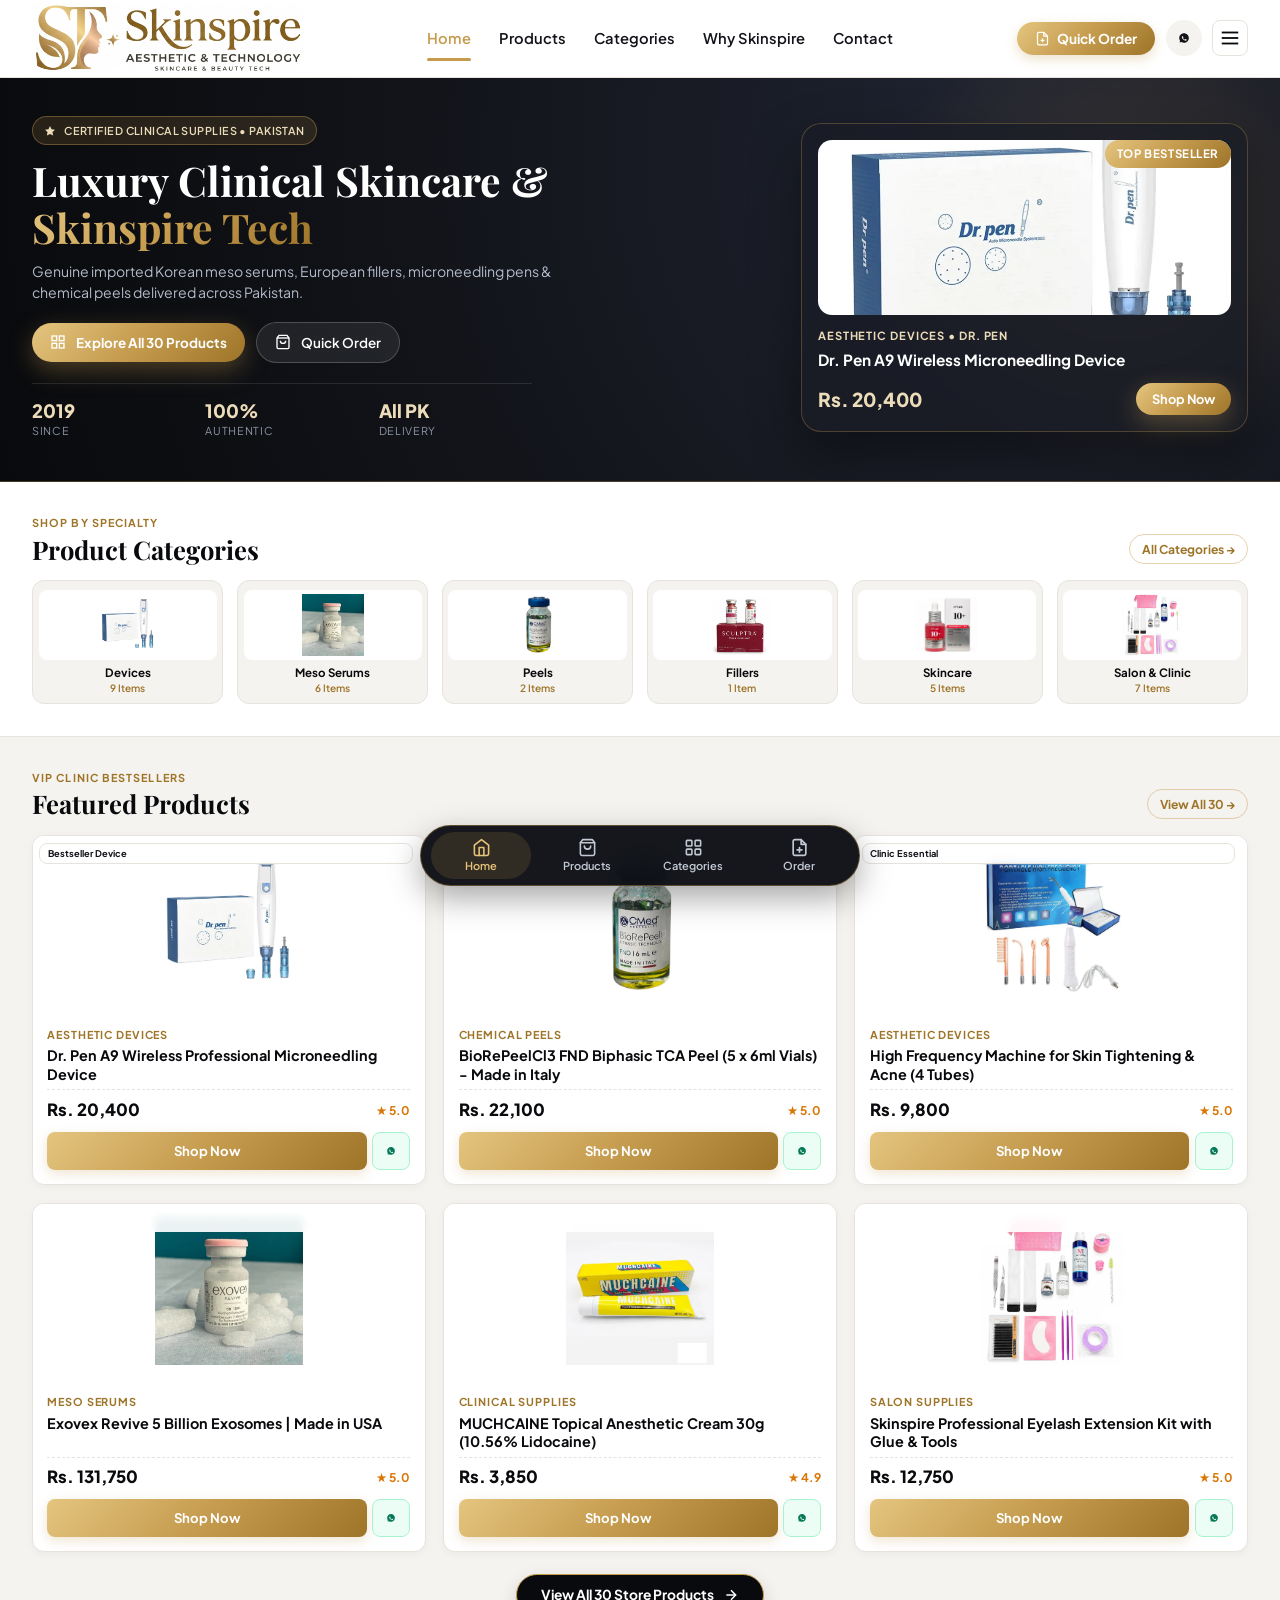
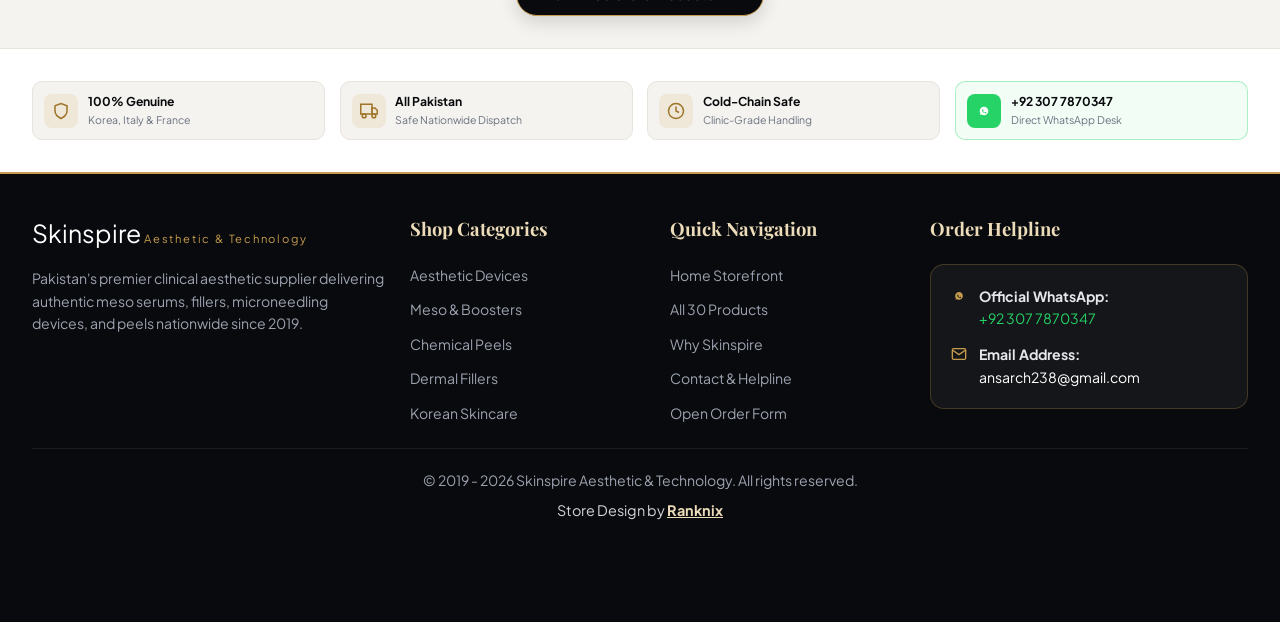
==== commit 147b643e: "Remove WhatsApp from bottom dock, make Order button active highlight dynamic" ====
--- a/index.html
+++ b/index.html
@@ -763,7 +763,7 @@
       <span class="dock-label">Categories</span>
     </button>
 
-    <button type="button" class="dock-btn dock-btn-gold" data-dock="order" onclick="window.openOrderModal(null)">
+    <button type="button" class="dock-btn" data-dock="order" onclick="window.openOrderModal(null)">
       <svg class="dock-icon" viewBox="0 0 24 24" fill="none" stroke="currentColor" stroke-width="2.1" stroke-linecap="round" stroke-linejoin="round">
         <path d="M14 2H6a2 2 0 0 0-2 2v16a2 2 0 0 0 2 2h12a2 2 0 0 0 2-2V8z"></path>
         <polyline points="14 2 14 8 20 8"></polyline>
@@ -772,13 +772,6 @@
       </svg>
       <span class="dock-label">Order</span>
     </button>
-
-    <a href="https://wa.me/923077870347?text=Hello%20Skinspire%20Pakistan,%20I%20would%20like%20to%20order%20aesthetic%20supplies." target="_blank" rel="noopener noreferrer" class="dock-btn dock-btn-wa" data-dock="whatsapp">
-      <svg class="dock-icon" viewBox="0 0 24 24" fill="currentColor">
-        <path d="M12.031 6.172c-3.181 0-5.767 2.586-5.768 5.766-.001 1.298.38 2.27 1.019 3.287l-.582 2.128 2.182-.573c.978.58 1.911.928 3.145.929 3.178 0 5.767-2.587 5.768-5.766.001-3.187-2.575-5.77-5.764-5.771zm3.392 8.244c-.144.405-.837.774-1.17.824-.312.045-.634.074-1.854-.429-1.428-.588-2.355-2.029-2.427-2.124-.071-.095-.584-.778-.584-1.485 0-.707.369-1.054.5-1.2.13-.146.284-.183.379-.183.095 0 .19.002.272.006.087.004.204-.033.319.243.119.288.405.992.441 1.065.036.073.06.159.012.256-.048.098-.072.159-.143.243-.072.085-.152.19-.217.255-.072.072-.147.151-.063.295.084.145.373.616.802.998.552.492 1.017.644 1.161.716.144.072.228.06.313-.037.084-.097.359-.418.455-.561.096-.144.192-.12.323-.072.131.048.835.394.978.466.143.072.239.108.275.169.036.06.036.353-.108.758z"/>
-      </svg>
-      <span class="dock-label">WhatsApp</span>
-    </a>
   </nav>
 
   <!-- Scripts -->
--- a/css/style.css
+++ b/css/style.css
@@ -2774,7 +2774,7 @@
   right: 0;
   z-index: 95;
   display: grid;
-  grid-template-columns: repeat(5, minmax(0, 1fr));
+  grid-template-columns: repeat(4, minmax(0, 1fr));
   align-items: center;
   gap: 2px;
   background: rgba(12, 14, 19, 0.96);
@@ -2795,7 +2795,7 @@
     right: auto;
     bottom: 14px;
     transform: translateX(-50%);
-    width: min(540px, calc(100vw - 32px));
+    width: min(440px, calc(100vw - 32px));
     border-radius: 999px;
     border: 1px solid rgba(197, 155, 78, 0.4);
     padding: 6px 10px;
@@ -2835,27 +2835,6 @@
   background: rgba(197, 155, 78, 0.16);
 }
 
-.dock-btn-gold {
-  background: linear-gradient(135deg, #c59b4e 0%, #9f7932 100%);
-  color: #ffffff !important;
-  border-radius: 14px;
-  box-shadow: 0 3px 12px rgba(197, 155, 78, 0.35);
-}
-
-.dock-btn-gold:hover {
-  filter: brightness(1.08);
-  background: linear-gradient(135deg, #d4ac60 0%, #a98137 100%);
-}
-
-.dock-btn-wa {
-  color: #4ade80;
-}
-
-.dock-btn-wa:hover {
-  color: #86efac;
-  background: rgba(37, 211, 102, 0.14);
-}
-
 .dock-icon {
   width: 19px;
   height: 19px;
